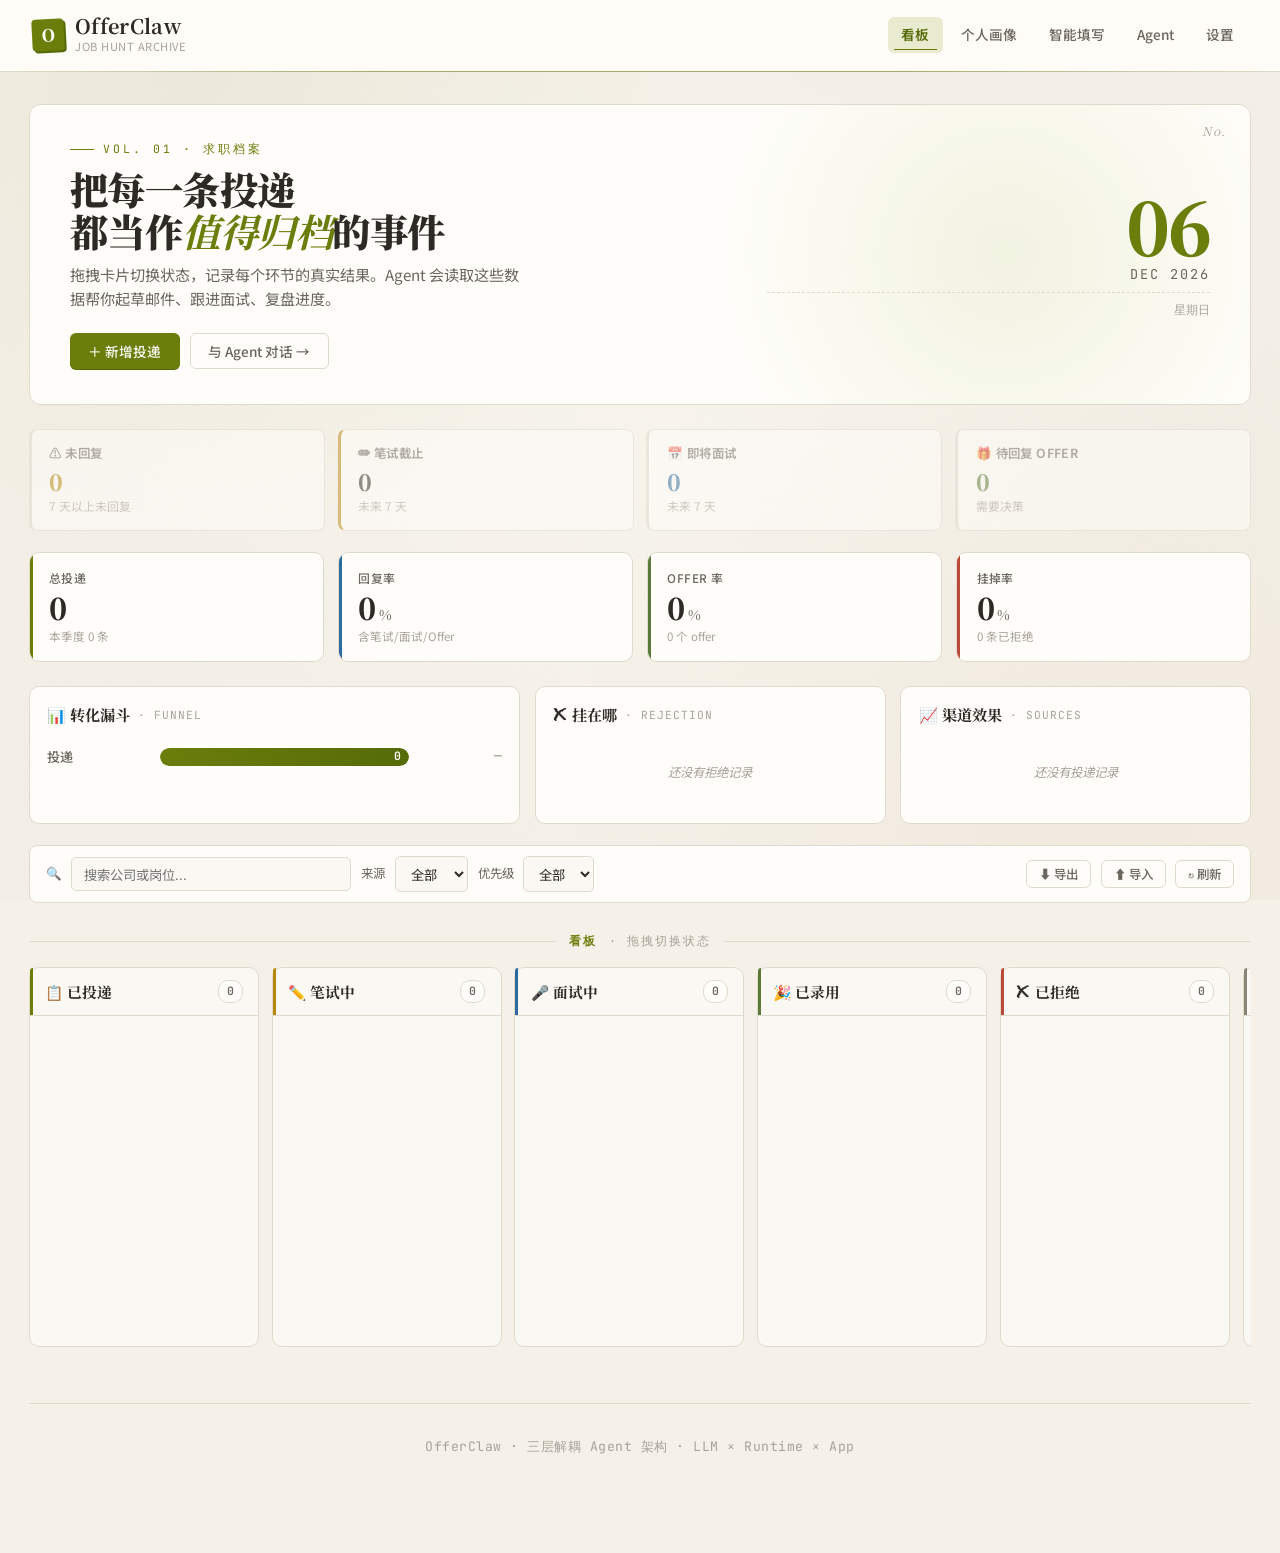
==== frontend/web/index.html @ 477d99db "feat: 完成OfferClaw核心Agent架构与前端页面开发" ====
<!DOCTYPE html>
<html lang="zh-CN">
<head>
    <meta charset="UTF-8">
    <meta name="viewport" content="width=device-width, initial-scale=1.0">
    <title>OfferClaw — 求职管理看板</title>
    <link rel="stylesheet" href="styles/main.css">
    <style>
        /* === Hero masthead === */
        .masthead {
            background: var(--card);
            border: 1px solid var(--line);
            border-radius: 12px;
            padding: 2.2rem 2.5rem;
            margin-bottom: 1.5rem;
            position: relative;
            overflow: hidden;
            display: grid;
            grid-template-columns: 1.5fr 1fr;
            gap: 2rem;
            align-items: center;
        }
        .masthead::before {
            content: '';
            position: absolute;
            top: -50%;
            right: -10%;
            width: 60%;
            height: 200%;
            background: radial-gradient(circle, var(--olive-soft) 0%, transparent 60%);
            opacity: 0.6;
            pointer-events: none;
        }
        .masthead::after {
            content: 'No.';
            position: absolute;
            top: 1rem;
            right: 1.5rem;
            font-family: var(--font-serif);
            font-style: italic;
            font-size: 0.75rem;
            color: var(--ink-faint);
            letter-spacing: 1px;
        }
        .masthead-content { position: relative; z-index: 1; }
        .masthead-eyebrow {
            font-family: var(--font-mono);
            font-size: 0.72rem;
            color: var(--olive);
            letter-spacing: 3px;
            text-transform: uppercase;
            margin-bottom: 0.6rem;
            display: flex;
            align-items: center;
            gap: 0.6rem;
        }
        .masthead-eyebrow::before {
            content: '';
            width: 24px;
            height: 1px;
            background: var(--olive);
        }
        .masthead h1 {
            font-family: var(--font-serif);
            font-size: 2.4rem;
            font-weight: 900;
            line-height: 1.1;
            color: var(--ink);
            margin: 0 0 0.6rem;
            letter-spacing: -0.5px;
        }
        .masthead h1 em {
            font-style: italic;
            color: var(--olive);
            font-weight: 700;
        }
        .masthead p {
            color: var(--ink-soft);
            font-size: 0.95rem;
            line-height: 1.6;
            max-width: 460px;
            margin: 0;
        }
        .masthead-cta {
            display: flex;
            gap: 0.6rem;
            margin-top: 1.4rem;
        }

        .date-stamp {
            position: relative;
            z-index: 1;
            text-align: right;
            font-family: var(--font-mono);
            color: var(--ink-soft);
        }
        .date-stamp .day {
            font-family: var(--font-serif);
            font-size: 4.5rem;
            font-weight: 900;
            line-height: 1;
            color: var(--olive);
            letter-spacing: -2px;
        }
        .date-stamp .month {
            font-size: 0.85rem;
            letter-spacing: 2px;
            text-transform: uppercase;
            margin-top: 0.2rem;
        }
        .date-stamp .week {
            font-size: 0.78rem;
            color: var(--ink-faint);
            margin-top: 0.4rem;
            padding-top: 0.4rem;
            border-top: 1px dashed var(--line);
        }

        /* === Followup alerts === */
        .alerts-row {
            display: grid;
            grid-template-columns: repeat(auto-fit, minmax(280px, 1fr));
            gap: 0.8rem;
            margin-bottom: 1.3rem;
        }
        .alert-card {
            background: var(--card);
            border: 1px solid var(--line);
            border-left: 3px solid var(--olive);
            border-radius: 8px;
            padding: 0.9rem 1.1rem;
            position: relative;
            transition: all 0.2s var(--ease);
            cursor: pointer;
        }
        .alert-card:hover {
            transform: translateY(-1px);
            box-shadow: var(--shadow-md);
        }
        .alert-card.alert-stale { border-left-color: var(--warn); }
        .alert-card.alert-interview { border-left-color: var(--st-interview); }
        .alert-card.alert-offer { border-left-color: var(--st-offer); }
        .alert-card.empty {
            opacity: 0.5;
            cursor: default;
            border-left-color: var(--line);
        }
        .alert-card.empty:hover { transform: none; box-shadow: none; }
        .alert-title {
            font-size: 0.78rem;
            color: var(--ink-soft);
            letter-spacing: 0.4px;
            text-transform: uppercase;
            font-weight: 600;
            display: flex;
            align-items: center;
            gap: 0.4rem;
            margin-bottom: 0.3rem;
        }
        .alert-count {
            font-family: var(--font-serif);
            font-size: 1.4rem;
            font-weight: 900;
            color: var(--ink);
            line-height: 1.1;
        }
        .alert-card.alert-stale .alert-count { color: var(--warn); }
        .alert-card.alert-interview .alert-count { color: var(--st-interview); }
        .alert-card.alert-offer .alert-count { color: var(--st-offer); }
        .alert-detail {
            font-size: 0.74rem;
            color: var(--ink-faint);
            margin-top: 0.2rem;
        }

        /* === Funnel === */
        .funnel-card {
            background: var(--card);
            border: 1px solid var(--line);
            border-radius: 10px;
            padding: 1.1rem 1.3rem;
            margin-bottom: 1.3rem;
        }
        .funnel-title {
            font-family: var(--font-serif);
            font-size: 0.95rem;
            font-weight: 700;
            color: var(--ink);
            margin-bottom: 0.8rem;
            display: flex;
            align-items: center;
            gap: 0.5rem;
        }
        .funnel-title .funnel-sub {
            font-family: var(--font-mono);
            font-size: 0.7rem;
            color: var(--ink-faint);
            font-weight: 400;
            letter-spacing: 1px;
        }

        /* === Analysis grid: funnel + rejection + source === */
        .analysis-grid {
            display: grid;
            grid-template-columns: 1.4fr 1fr 1fr;
            gap: 0.9rem;
            margin-bottom: 1.3rem;
        }
        .analysis-card {
            background: var(--card);
            border: 1px solid var(--line);
            border-radius: 10px;
            padding: 1rem 1.1rem;
            display: flex;
            flex-direction: column;
        }
        .analysis-card .funnel-title { margin-bottom: 0.7rem; }

        /* 拒绝环节分布 — 紧凑横条 */
        .rejection-row {
            display: grid;
            grid-template-columns: 70px 1fr 24px;
            gap: 0.5rem;
            align-items: center;
            padding: 0.25rem 0;
            font-size: 0.74rem;
        }
        .rejection-row + .rejection-row { border-top: 1px dashed var(--line-soft); }
        .rejection-label {
            color: var(--ink-soft);
            white-space: nowrap;
            overflow: hidden;
            text-overflow: ellipsis;
        }
        .rejection-bar-track {
            background: var(--line-soft);
            height: 12px;
            border-radius: 6px;
            overflow: hidden;
        }
        .rejection-bar-fill {
            height: 100%;
            background: linear-gradient(90deg, var(--danger), #d97560);
            border-radius: 6px;
            transition: width 0.5s var(--ease-out);
        }
        .rejection-count {
            text-align: right;
            color: var(--ink-soft);
            font-family: var(--font-mono);
            font-weight: 600;
        }
        .empty-analysis {
            color: var(--ink-faint);
            font-size: 0.78rem;
            font-style: italic;
            text-align: center;
            padding: 1.5rem 0.5rem;
        }

        /* 渠道效果 */
        .source-row {
            display: grid;
            grid-template-columns: 60px 1fr auto;
            gap: 0.4rem;
            align-items: center;
            padding: 0.35rem 0;
            font-size: 0.76rem;
        }
        .source-row + .source-row { border-top: 1px dashed var(--line-soft); }
        .source-name {
            color: var(--ink);
            font-weight: 600;
            white-space: nowrap;
            overflow: hidden;
            text-overflow: ellipsis;
        }
        .source-bar-track {
            background: var(--line-soft);
            height: 8px;
            border-radius: 4px;
            overflow: hidden;
            position: relative;
        }
        .source-bar-fill {
            height: 100%;
            background: linear-gradient(90deg, var(--olive), var(--olive-dark));
            border-radius: 4px;
            transition: width 0.5s var(--ease-out);
        }
        .source-bar-fill.offer-bar {
            background: linear-gradient(90deg, var(--st-offer), #7a9949);
        }
        .source-rate {
            font-family: var(--font-mono);
            color: var(--olive-dark);
            font-weight: 600;
            font-size: 0.74rem;
            text-align: right;
        }
        .source-meta {
            font-size: 0.66rem;
            color: var(--ink-faint);
            font-family: var(--font-mono);
            text-align: right;
        }
        .funnel-row {
            display: grid;
            grid-template-columns: 100px 1fr 80px;
            gap: 0.8rem;
            align-items: center;
            padding: 0.45rem 0;
            font-size: 0.82rem;
        }
        .funnel-row + .funnel-row { border-top: 1px dashed var(--line-soft); }
        .funnel-label {
            color: var(--ink-soft);
            font-weight: 500;
        }
        .funnel-bar-track {
            background: var(--line-soft);
            height: 18px;
            border-radius: 9px;
            overflow: hidden;
            position: relative;
        }
        .funnel-bar-fill {
            height: 100%;
            background: linear-gradient(90deg, var(--olive), var(--olive-dark));
            border-radius: 9px;
            transition: width 0.6s var(--ease-out);
            display: flex;
            align-items: center;
            justify-content: flex-end;
            padding-right: 0.5rem;
            color: white;
            font-size: 0.72rem;
            font-weight: 600;
            font-family: var(--font-mono);
        }
        .funnel-rate {
            text-align: right;
            color: var(--olive-dark);
            font-weight: 600;
            font-family: var(--font-mono);
            font-size: 0.8rem;
        }
        .funnel-rate.muted { color: var(--ink-faint); }

        /* === Stats === */
        .stats-row {
            display: grid;
            grid-template-columns: repeat(auto-fit, minmax(170px, 1fr));
            gap: 0.9rem;
            margin-bottom: 1.5rem;
        }
        .stat-card {
            background: var(--card);
            border: 1px solid var(--line);
            border-radius: 10px;
            padding: 1rem 1.2rem;
            position: relative;
            overflow: hidden;
            transition: transform 0.25s var(--ease), box-shadow 0.25s var(--ease);
            animation: statIn 0.5s var(--ease-out) backwards;
        }
        .stat-card:nth-child(1) { animation-delay: 0.05s; }
        .stat-card:nth-child(2) { animation-delay: 0.1s; }
        .stat-card:nth-child(3) { animation-delay: 0.15s; }
        .stat-card:nth-child(4) { animation-delay: 0.2s; }
        @keyframes statIn {
            from { opacity: 0; transform: translateY(10px); }
            to { opacity: 1; transform: translateY(0); }
        }
        .stat-card:hover {
            transform: translateY(-2px);
            box-shadow: var(--shadow-md);
        }
        .stat-card::before {
            content: '';
            position: absolute;
            left: 0; top: 0; bottom: 0;
            width: 3px;
            background: var(--olive);
        }
        .stat-card.accent-blue::before { background: var(--st-interview); }
        .stat-card.accent-green::before { background: var(--st-offer); }
        .stat-card.accent-amber::before { background: var(--st-assessment); }
        .stat-card.accent-red::before { background: var(--st-rejected); }
        .stat-label {
            font-size: 0.74rem;
            color: var(--ink-soft);
            letter-spacing: 0.4px;
            text-transform: uppercase;
            font-weight: 500;
        }
        .stat-value {
            font-family: var(--font-serif);
            font-size: 1.85rem;
            font-weight: 900;
            color: var(--ink);
            margin-top: 0.2rem;
            line-height: 1.1;
            letter-spacing: -0.5px;
        }
        .stat-value .unit {
            font-size: 0.85rem;
            font-weight: 500;
            color: var(--ink-soft);
            margin-left: 0.2rem;
        }
        .stat-sub {
            font-size: 0.72rem;
            color: var(--ink-faint);
            margin-top: 0.2rem;
        }

        /* === Filter bar === */
        .filter-bar {
            display: flex;
            gap: 0.6rem;
            align-items: center;
            margin-bottom: 1rem;
            padding: 0.65rem 1rem;
            background: var(--card);
            border: 1px solid var(--line);
            border-radius: 8px;
            flex-wrap: wrap;
        }
        .filter-bar input,
        .filter-bar select {
            padding: 0.4rem 0.7rem;
            border: 1px solid var(--line);
            border-radius: 5px;
            font-size: 0.83rem;
            font-family: inherit;
            background: var(--paper-light);
            color: var(--ink);
        }
        .filter-bar input:focus,
        .filter-bar select:focus {
            outline: none;
            border-color: var(--olive);
            box-shadow: 0 0 0 2px var(--olive-glow);
        }
        .filter-bar .search-input {
            flex: 1;
            min-width: 180px;
            max-width: 280px;
        }
        .filter-bar .filter-label {
            font-size: 0.78rem;
            color: var(--ink-soft);
            display: flex;
            align-items: center;
            gap: 0.3rem;
        }
        .filter-spacer { flex: 1; }

        /* === Kanban Board === */
        .board {
            display: grid;
            grid-template-columns: repeat(6, minmax(230px, 1fr));
            gap: 0.8rem;
            overflow-x: auto;
            padding-bottom: 0.5rem;
        }
        .column {
            background: var(--paper-light);
            border: 1px solid var(--line);
            border-radius: 10px;
            display: flex;
            flex-direction: column;
            min-height: 380px;
            transition: background 0.2s var(--ease), border-color 0.2s var(--ease), transform 0.2s var(--ease);
        }
        .column.drag-over {
            background: var(--olive-soft);
            border-color: var(--olive);
            border-style: dashed;
            transform: scale(1.01);
        }
        .column-header {
            padding: 0.75rem 0.95rem;
            border-bottom: 1px solid var(--line);
            display: flex;
            justify-content: space-between;
            align-items: center;
            position: relative;
        }
        .column-header::before {
            content: '';
            position: absolute;
            left: 0; top: 0; bottom: 0;
            width: 3px;
            border-radius: 10px 0 0 0;
        }
        .column[data-status="applied"] .column-header::before { background: var(--st-applied); }
        .column[data-status="assessment"] .column-header::before { background: var(--st-assessment); }
        .column[data-status="interview"] .column-header::before { background: var(--st-interview); }
        .column[data-status="offer"] .column-header::before { background: var(--st-offer); }
        .column[data-status="rejected"] .column-header::before { background: var(--st-rejected); }
        .column[data-status="withdrawn"] .column-header::before { background: var(--st-withdrawn); }

        .column-title {
            font-family: var(--font-serif);
            font-size: 0.92rem;
            font-weight: 700;
            display: flex;
            align-items: center;
            gap: 0.4rem;
            color: var(--ink);
        }
        .column-count {
            background: var(--card);
            border: 1px solid var(--line);
            color: var(--ink-soft);
            font-size: 0.72rem;
            font-weight: 600;
            padding: 0.1rem 0.5rem;
            border-radius: 10px;
            font-family: var(--font-mono);
        }
        .column-body {
            padding: 0.5rem;
            flex: 1;
            overflow-y: auto;
            display: flex;
            flex-direction: column;
            gap: 0.5rem;
            max-height: calc(100vh - 380px);
        }

        /* === Application card === */
        .app-card {
            background: var(--card);
            border: 1px solid var(--line);
            border-radius: 8px;
            padding: 0.75rem 0.85rem;
            cursor: grab;
            transition: all 0.2s var(--ease);
            position: relative;
            animation: cardIn 0.3s var(--ease-out);
            overflow: hidden;
        }
        @keyframes cardIn {
            from { opacity: 0; transform: translateY(6px); }
            to { opacity: 1; transform: translateY(0); }
        }
        .app-card:hover {
            border-color: var(--olive);
            box-shadow: var(--shadow-md);
            transform: translateY(-1px);
        }
        .app-card.dragging {
            opacity: 0.4;
            cursor: grabbing;
            transform: rotate(2deg) scale(0.98);
        }
        .app-card::before {
            content: '';
            position: absolute;
            left: 0; top: 0; bottom: 0;
            width: 3px;
        }
        .column[data-status="applied"] .app-card::before { background: var(--st-applied); }
        .column[data-status="assessment"] .app-card::before { background: var(--st-assessment); }
        .column[data-status="interview"] .app-card::before { background: var(--st-interview); }
        .column[data-status="offer"] .app-card::before { background: var(--st-offer); }
        .column[data-status="rejected"] .app-card::before { background: var(--st-rejected); }
        .column[data-status="withdrawn"] .app-card::before { background: var(--st-withdrawn); }

        /* 状态特殊视觉强化 */
        .column[data-status="rejected"] .app-card {
            background: #fbeae6;
            border-color: #f0c8c0;
        }
        .column[data-status="rejected"] .app-card:hover {
            border-color: var(--danger);
        }
        .column[data-status="offer"] .app-card {
            background: #f0f5e0;
            border-color: #d4dfa8;
        }
        .column[data-status="offer"] .app-card:hover {
            border-color: var(--st-offer);
        }
        .column[data-status="interview"] .app-card {
            background: #eaf2fa;
            border-color: #c8dcef;
        }
        .column[data-status="interview"] .app-card:hover {
            border-color: var(--st-interview);
        }

        /* 心仪公司标记 — 顶部细条 */
        .app-card.priority-high::after {
            content: '';
            position: absolute;
            top: 0; left: 0; right: 0;
            height: 2px;
            background: var(--terra);
        }
        .app-card.priority-low { opacity: 0.85; }

        /* 卡片内容 */
        .app-header-row {
            display: flex;
            justify-content: space-between;
            align-items: flex-start;
            gap: 0.4rem;
            margin-bottom: 0.15rem;
        }
        .app-company {
            font-weight: 700;
            font-size: 0.93rem;
            color: var(--ink);
            white-space: nowrap;
            overflow: hidden;
            text-overflow: ellipsis;
            flex: 1;
        }
        .priority-star {
            font-size: 0.85rem;
            color: var(--terra);
            flex-shrink: 0;
        }
        .app-position {
            font-size: 0.79rem;
            color: var(--ink-soft);
            margin-bottom: 0.4rem;
            white-space: nowrap;
            overflow: hidden;
            text-overflow: ellipsis;
        }
        .app-tags {
            margin-bottom: 0.35rem;
            display: flex;
            flex-wrap: wrap;
            gap: 0.2rem;
        }
        .app-tag {
            background: rgba(0,0,0,0.05);
            padding: 0.05rem 0.35rem;
            border-radius: 3px;
            font-size: 0.65rem;
            color: var(--ink-soft);
        }

        /* 子状态徽章 — 关键场景标识 */
        .sub-badge {
            display: inline-flex;
            align-items: center;
            gap: 0.25rem;
            padding: 0.18rem 0.5rem;
            border-radius: 4px;
            font-size: 0.7rem;
            font-weight: 600;
            margin-bottom: 0.35rem;
        }
        .sub-badge.rejection {
            background: var(--danger);
            color: white;
        }
        .sub-badge.interview-round {
            background: var(--st-interview);
            color: white;
        }
        .sub-badge.offer-pending {
            background: var(--warn);
            color: white;
        }
        .sub-badge.offer-accepted {
            background: var(--success);
            color: white;
        }
        .sub-badge.offer-declined {
            background: var(--ink-soft);
            color: white;
        }

        .app-meta {
            display: flex;
            justify-content: space-between;
            align-items: center;
            font-size: 0.7rem;
            color: var(--ink-faint);
            font-family: var(--font-mono);
        }
        .app-source {
            background: var(--olive-soft);
            color: var(--olive-dark);
            padding: 0.1rem 0.4rem;
            border-radius: 3px;
            font-size: 0.68rem;
            font-weight: 500;
        }

        /* 面试倒计时 */
        .interview-countdown {
            margin-top: 0.35rem;
            padding: 0.3rem 0.45rem;
            background: rgba(45, 106, 159, 0.1);
            border-left: 2px solid var(--st-interview);
            border-radius: 3px;
            font-size: 0.7rem;
            color: var(--st-interview);
            font-family: var(--font-mono);
            font-weight: 600;
        }
        .interview-countdown.urgent {
            background: rgba(185, 74, 58, 0.1);
            border-left-color: var(--danger);
            color: var(--danger);
            animation: pulse 1.5s ease-in-out infinite;
        }
        @keyframes pulse {
            0%, 100% { opacity: 1; }
            50% { opacity: 0.7; }
        }

        /* 笔试 deadline 倒计时 */
        .assessment-countdown {
            margin-top: 0.35rem;
            padding: 0.3rem 0.45rem;
            background: rgba(184, 134, 11, 0.1);
            border-left: 2px solid var(--warn);
            border-radius: 3px;
            font-size: 0.7rem;
            color: var(--warn);
            font-family: var(--font-mono);
            font-weight: 600;
        }
        .assessment-countdown.urgent {
            background: rgba(185, 74, 58, 0.1);
            border-left-color: var(--danger);
            color: var(--danger);
            animation: pulse 1.5s ease-in-out infinite;
        }

        /* Stale warning */
        .stale-warning {
            margin-top: 0.35rem;
            padding: 0.25rem 0.45rem;
            background: rgba(184, 134, 11, 0.1);
            border-left: 2px solid var(--warn);
            border-radius: 3px;
            font-size: 0.68rem;
            color: var(--warn);
            font-family: var(--font-mono);
            font-weight: 600;
        }

        /* 状态停留天数 — 紧凑指示 */
        .stay-days {
            font-size: 0.66rem;
            color: var(--ink-faint);
            font-family: var(--font-mono);
        }
        .stay-days.overstay { color: var(--warn); font-weight: 600; }
        .stay-days.severe { color: var(--danger); font-weight: 700; }

        .app-actions {
            display: none;
            gap: 0.3rem;
            margin-top: 0.5rem;
            padding-top: 0.5rem;
            border-top: 1px dashed var(--line-soft);
            flex-wrap: wrap;
        }
        .app-card:hover .app-actions { display: flex; }
        /* 快捷动作按钮 — 真实场景一键流转 */
        .quick-action {
            padding: 0.18rem 0.5rem;
            font-size: 0.68rem;
            font-weight: 600;
            border: 1px solid var(--line);
            background: var(--paper-light);
            color: var(--ink-soft);
            border-radius: 4px;
            cursor: pointer;
            font-family: inherit;
            transition: all 0.15s var(--ease);
            white-space: nowrap;
        }
        .quick-action:hover {
            background: var(--olive-soft);
            border-color: var(--olive);
            color: var(--olive-dark);
        }
        .quick-action.pass { color: var(--st-offer); border-color: rgba(90,122,58,0.3); }
        .quick-action.pass:hover { background: rgba(90,122,58,0.12); border-color: var(--st-offer); }
        .quick-action.fail { color: var(--danger); border-color: rgba(185,74,58,0.3); }
        .quick-action.fail:hover { background: rgba(185,74,58,0.1); border-color: var(--danger); }

        .empty-column {
            text-align: center;
            padding: 1.8rem 0.5rem;
            color: var(--ink-faint);
            font-size: 0.78rem;
            font-style: italic;
        }

        /* === Modal === */
        .modal-overlay {
            position: fixed;
            inset: 0;
            background: rgba(45, 42, 38, 0.5);
            display: none;
            align-items: center;
            justify-content: center;
            z-index: 200;
            backdrop-filter: blur(6px);
        }
        .modal-overlay.show {
            display: flex;
            animation: fadeIn 0.2s var(--ease);
        }
        .modal {
            background: var(--card);
            border: 1px solid var(--line);
            border-radius: 12px;
            padding: 1.8rem;
            width: 90%;
            max-width: 520px;
            box-shadow: var(--shadow-lg);
            animation: slideUp 0.3s var(--ease-out);
            max-height: 90vh;
            overflow-y: auto;
        }
        .modal-title {
            font-family: var(--font-serif);
            font-size: 1.3rem;
            font-weight: 700;
            margin: 0 0 1.2rem;
            padding-bottom: 0.8rem;
            border-bottom: 2px solid var(--ink);
            position: relative;
        }
        .modal-title::after {
            content: '';
            position: absolute;
            bottom: -2px;
            left: 0;
            width: 60px;
            height: 2px;
            background: var(--olive);
        }
        .modal-actions {
            display: flex;
            gap: 0.6rem;
            justify-content: flex-end;
            margin-top: 1.2rem;
            padding-top: 1rem;
            border-top: 1px solid var(--line-soft);
        }
        .form-row {
            display: grid;
            grid-template-columns: 1fr 1fr;
            gap: 0.8rem;
        }
        .form-field { margin-bottom: 0.9rem; }
        .form-field label .hint {
            font-size: 0.7rem;
            color: var(--ink-faint);
            font-weight: 400;
            margin-left: 0.3rem;
        }

        /* 动态字段区块 */
        .dynamic-section {
            background: var(--paper-light);
            border: 1px dashed var(--line);
            border-radius: 8px;
            padding: 0.9rem;
            margin: 0.6rem 0 0.9rem;
        }
        .dynamic-section-title {
            font-size: 0.75rem;
            color: var(--olive-dark);
            font-weight: 600;
            margin-bottom: 0.6rem;
            letter-spacing: 0.4px;
            text-transform: uppercase;
            display: flex;
            align-items: center;
            gap: 0.3rem;
        }
        .dynamic-section.hidden { display: none; }

        /* 优先级选择器 */
        .priority-selector {
            display: flex;
            gap: 0.3rem;
        }
        .priority-option {
            flex: 1;
            padding: 0.4rem 0.5rem;
            border: 1px solid var(--line);
            border-radius: 5px;
            background: var(--paper-light);
            cursor: pointer;
            font-size: 0.78rem;
            text-align: center;
            transition: all 0.2s var(--ease);
            font-family: inherit;
            color: var(--ink-soft);
        }
        .priority-option:hover { border-color: var(--olive); }
        .priority-option.active {
            background: var(--olive-soft);
            border-color: var(--olive);
            color: var(--olive-dark);
            font-weight: 600;
        }
        .priority-option[data-priority="high"].active {
            background: var(--terra-soft);
            border-color: var(--terra);
            color: var(--terra-deep);
        }

        /* === Section divider === */
        .section-divider {
            display: flex;
            align-items: center;
            gap: 0.8rem;
            margin: 1.8rem 0 1rem;
            font-family: var(--font-mono);
            font-size: 0.72rem;
            color: var(--ink-faint);
            letter-spacing: 2px;
            text-transform: uppercase;
        }
        .section-divider::before,
        .section-divider::after {
            content: '';
            flex: 1;
            height: 1px;
            background: var(--line);
        }
        .section-divider span {
            color: var(--olive);
            font-weight: 600;
        }

        @media (max-width: 1100px) {
            .board { grid-template-columns: repeat(3, minmax(230px, 1fr)); }
            .masthead { grid-template-columns: 1fr; }
            .date-stamp { text-align: left; }
            .date-stamp .day { font-size: 3rem; }
            .funnel-row { grid-template-columns: 90px 1fr 70px; }
            .analysis-grid { grid-template-columns: 1fr; }
        }
        @media (max-width: 700px) {
            .board { grid-template-columns: 1fr; }
            .stats-row { grid-template-columns: repeat(2, 1fr); }
            .masthead h1 { font-size: 1.8rem; }
            .masthead { padding: 1.5rem; }
            .form-row { grid-template-columns: 1fr; }
        }
    </style>
</head>
<body>
    <nav class="navbar">
        <a href="index.html" class="nav-brand" style="text-decoration:none;color:inherit;">
            <div class="nav-brand-mark">O</div>
            <div class="nav-brand-text">
                <h1>OfferClaw</h1>
                <p>Job Hunt Archive</p>
            </div>
        </a>
        <div class="nav-links">
            <a href="index.html" class="active">看板</a>
            <a href="profile.html">个人画像</a>
            <a href="smart-fill.html">智能填写</a>
            <a href="agent.html">Agent</a>
            <a href="settings.html">设置</a>
        </div>
    </nav>

    <div class="container">
        <!-- Masthead -->
        <div class="masthead">
            <div class="masthead-content">
                <div class="masthead-eyebrow">Vol. 01 · 求职档案</div>
                <h1>把每一条投递<br>都当作<em>值得归档</em>的事件</h1>
                <p>拖拽卡片切换状态，记录每个环节的真实结果。Agent 会读取这些数据帮你起草邮件、跟进面试、复盘进度。</p>
                <div class="masthead-cta">
                    <button class="btn btn-primary" onclick="openCreateModal()">＋ 新增投递</button>
                    <a href="agent.html" class="btn btn-ghost">与 Agent 对话 →</a>
                </div>
            </div>
            <div class="date-stamp">
                <div class="day" id="dateDay">--</div>
                <div class="month" id="dateMonth">---</div>
                <div class="week" id="dateWeek">--</div>
            </div>
        </div>

        <!-- Followup alerts -->
        <div class="alerts-row" id="alertsRow">
            <div class="alert-card alert-stale empty" id="alertStale">
                <div class="alert-title">⚠ 未回复</div>
                <div class="alert-count">0</div>
                <div class="alert-detail">7 天以上未回复</div>
            </div>
            <div class="alert-card empty" id="alertAssessment" style="border-left-color: var(--st-assessment);">
                <div class="alert-title">✏ 笔试截止</div>
                <div class="alert-count">0</div>
                <div class="alert-detail">未来 7 天</div>
            </div>
            <div class="alert-card alert-interview empty" id="alertInterview">
                <div class="alert-title">📅 即将面试</div>
                <div class="alert-count">0</div>
                <div class="alert-detail">未来 7 天</div>
            </div>
            <div class="alert-card alert-offer empty" id="alertOffer">
                <div class="alert-title">🎁 待回复 offer</div>
                <div class="alert-count">0</div>
                <div class="alert-detail">需要决策</div>
            </div>
        </div>

        <!-- Stats -->
        <div class="stats-row">
            <div class="stat-card">
                <div class="stat-label">总投递</div>
                <div class="stat-value" id="statTotal">0</div>
                <div class="stat-sub" id="statTotalSub">本季度 0 条</div>
            </div>
            <div class="stat-card accent-blue">
                <div class="stat-label">回复率</div>
                <div class="stat-value" id="statReply">0<span class="unit">%</span></div>
                <div class="stat-sub" id="statReplySub">含笔试/面试/Offer</div>
            </div>
            <div class="stat-card accent-green">
                <div class="stat-label">Offer 率</div>
                <div class="stat-value" id="statOffer">0<span class="unit">%</span></div>
                <div class="stat-sub" id="statOfferSub">0 个 offer</div>
            </div>
            <div class="stat-card accent-red">
                <div class="stat-label">挂掉率</div>
                <div class="stat-value" id="statReject">0<span class="unit">%</span></div>
                <div class="stat-sub" id="statRejectSub">0 条已拒绝</div>
            </div>
        </div>

        <!-- Analysis grid: funnel + rejection distribution + source effect -->
        <div class="analysis-grid">
            <div class="analysis-card">
                <div class="funnel-title">
                    📊 转化漏斗 <span class="funnel-sub">· FUNNEL</span>
                </div>
                <div id="funnelContainer">
                    <div class="funnel-row">
                        <div class="funnel-label">投递</div>
                        <div class="funnel-bar-track"><div class="funnel-bar-fill" style="width:100%">0</div></div>
                        <div class="funnel-rate muted">—</div>
                    </div>
                </div>
            </div>
            <div class="analysis-card">
                <div class="funnel-title">
                    ✗ 挂在哪 <span class="funnel-sub">· REJECTION</span>
                </div>
                <div id="rejectionContainer">
                    <div class="empty-analysis">还没有拒绝记录</div>
                </div>
            </div>
            <div class="analysis-card">
                <div class="funnel-title">
                    📈 渠道效果 <span class="funnel-sub">· SOURCES</span>
                </div>
                <div id="sourceContainer">
                    <div class="empty-analysis">还没有投递记录</div>
                </div>
            </div>
        </div>

        <!-- Filter -->
        <div class="filter-bar">
            <span class="filter-label">🔍</span>
            <input type="text" id="searchInput" class="search-input" placeholder="搜索公司或岗位...">
            <span class="filter-label">来源</span>
            <select id="sourceFilter">
                <option value="">全部</option>
                <option value="boss">Boss</option>
                <option value="直聘">直聘</option>
                <option value="官网">官网</option>
                <option value="内推">内推</option>
                <option value="校招">校招</option>
            </select>
            <span class="filter-label">优先级</span>
            <select id="priorityFilter">
                <option value="">全部</option>
                <option value="high">心仪</option>
                <option value="medium">普通</option>
                <option value="low">备选</option>
            </select>
            <div class="filter-spacer"></div>
            <button class="btn btn-ghost btn-sm" onclick="exportJSON()">⬇ 导出</button>
            <button class="btn btn-ghost btn-sm" onclick="document.getElementById('importInput').click()">⬆ 导入</button>
            <input type="file" id="importInput" accept=".json" style="display:none" onchange="importJSON(event)">
            <button class="btn btn-ghost btn-sm" onclick="loadBoard()">↻ 刷新</button>
        </div>

        <div class="section-divider">
            <span>看板</span> · 拖拽切换状态
        </div>

        <!-- Board -->
        <div class="board" id="board">
            <div class="column" data-status="applied">
                <div class="column-header">
                    <span class="column-title">📋 已投递</span>
                    <span class="column-count" id="count-applied">0</span>
                </div>
                <div class="column-body" id="col-applied"></div>
            </div>
            <div class="column" data-status="assessment">
                <div class="column-header">
                    <span class="column-title">✏️ 笔试中</span>
                    <span class="column-count" id="count-assessment">0</span>
                </div>
                <div class="column-body" id="col-assessment"></div>
            </div>
            <div class="column" data-status="interview">
                <div class="column-header">
                    <span class="column-title">🎤 面试中</span>
                    <span class="column-count" id="count-interview">0</span>
                </div>
                <div class="column-body" id="col-interview"></div>
            </div>
            <div class="column" data-status="offer">
                <div class="column-header">
                    <span class="column-title">🎉 已录用</span>
                    <span class="column-count" id="count-offer">0</span>
                </div>
                <div class="column-body" id="col-offer"></div>
            </div>
            <div class="column" data-status="rejected">
                <div class="column-header">
                    <span class="column-title">✗ 已拒绝</span>
                    <span class="column-count" id="count-rejected">0</span>
                </div>
                <div class="column-body" id="col-rejected"></div>
            </div>
            <div class="column" data-status="withdrawn">
                <div class="column-header">
                    <span class="column-title">⊘ 已撤回</span>
                    <span class="column-count" id="count-withdrawn">0</span>
                </div>
                <div class="column-body" id="col-withdrawn"></div>
            </div>
        </div>

        <div class="footer">
            OfferClaw · 三层解耦 Agent 架构 · LLM × Runtime × App
        </div>
    </div>

    <!-- Create/Edit Modal -->
    <div class="modal-overlay" id="appModal">
        <div class="modal">
            <h3 class="modal-title" id="modalTitle">新增投递</h3>
            <input type="hidden" id="appId">

            <div class="form-row">
                <div class="form-field">
                    <label>公司 *</label>
                    <input type="text" id="appCompany" placeholder="腾讯">
                </div>
                <div class="form-field">
                    <label>岗位 *</label>
                    <input type="text" id="appPosition" placeholder="后端开发">
                </div>
            </div>
            <div class="form-row">
                <div class="form-field">
                    <label>来源</label>
                    <select id="appSource">
                        <option value="">未指定</option>
                        <option value="boss">Boss</option>
                        <option value="直聘">直聘</option>
                        <option value="官网">官网</option>
                        <option value="内推">内推</option>
                        <option value="校招">校招</option>
                    </select>
                </div>
                <div class="form-field">
                    <label>状态</label>
                    <select id="appStatus">
                        <option value="applied">已投递</option>
                        <option value="assessment">笔试中</option>
                        <option value="interview">面试中</option>
                        <option value="offer">已录用</option>
                        <option value="rejected">已拒绝</option>
                        <option value="withdrawn">已撤回</option>
                    </select>
                </div>
            </div>

            <!-- 优先级 -->
            <div class="form-field">
                <label>优先级 <span class="hint">心仪公司会在卡片顶部高亮</span></label>
                <div class="priority-selector" id="prioritySelector">
                    <button type="button" class="priority-option" data-priority="high">★ 心仪</button>
                    <button type="button" class="priority-option active" data-priority="medium">普通</button>
                    <button type="button" class="priority-option" data-priority="low">备选</button>
                </div>
            </div>

            <!-- 拒绝环节（仅 rejected 时显示） -->
            <div class="dynamic-section hidden" id="rejectionSection">
                <div class="dynamic-section-title">✗ 挂在哪个环节？</div>
                <div class="form-field" style="margin-bottom:0;">
                    <select id="appRejectionStage">
                        <option value="">— 请选择 —</option>
                        <option value="resume_rejected">简历初筛挂（未进面）</option>
                        <option value="assessment_failed">笔试挂</option>
                        <option value="interview_1_failed">一面挂</option>
                        <option value="interview_2_failed">二面挂</option>
                        <option value="interview_3_failed">三面挂</option>
                        <option value="hr_failed">HR 面挂</option>
                        <option value="offer_collapsed">offer 谈崩</option>
                        <option value="hc_empty">HC 没有</option>
                        <option value="self_withdraw">主动放弃</option>
                        <option value="other">其他</option>
                    </select>
                </div>
            </div>

            <!-- 笔试信息（仅 assessment 时显示） -->
            <div class="dynamic-section hidden" id="assessmentSection">
                <div class="dynamic-section-title">✏ 笔试信息</div>
                <div class="form-field" style="margin-bottom:0;">
                    <label>笔试截止时间 <span class="hint">很多公司笔试有 deadline</span></label>
                    <input type="datetime-local" id="appAssessmentDeadline">
                </div>
            </div>

            <!-- 面试信息（仅 interview 时显示） -->
            <div class="dynamic-section hidden" id="interviewSection">
                <div class="dynamic-section-title">🎤 面试进度</div>
                <div class="form-row">
                    <div class="form-field">
                        <label>当前轮次</label>
                        <select id="appInterviewRound">
                            <option value="">未指定</option>
                            <option value="1">一面</option>
                            <option value="2">二面</option>
                            <option value="3">三面</option>
                            <option value="4">HR 面</option>
                            <option value="5">加面</option>
                        </select>
                    </div>
                    <div class="form-field">
                        <label>下一面试时间</label>
                        <input type="datetime-local" id="appNextInterview">
                    </div>
                </div>
            </div>

            <!-- Offer 信息（仅 offer 时显示） -->
            <div class="dynamic-section hidden" id="offerSection">
                <div class="dynamic-section-title">🎁 Offer 详情</div>
                <div class="form-row">
                    <div class="form-field">
                        <label>Offer 状态</label>
                        <select id="appOfferStatus">
                            <option value="pending">待回复</option>
                            <option value="accepted">已接受</option>
                            <option value="declined">已拒绝 offer</option>
                        </select>
                    </div>
                    <div class="form-field">
                        <label>薪资 <span class="hint">如 25k×16 或 30-35k</span></label>
                        <input type="text" id="appOfferSalary" placeholder="25k×16">
                    </div>
                </div>
                <div class="form-row">
                    <div class="form-field">
                        <label>工作地点</label>
                        <input type="text" id="appOfferLocation" placeholder="杭州 / 上海">
                    </div>
                    <div class="form-field">
                        <label>签约 deadline</label>
                        <input type="date" id="appOfferDeadline">
                    </div>
                </div>
                <div class="form-field" style="margin-bottom:0;">
                    <label>HR 联系方式 <span class="hint">微信/电话/邮箱</span></label>
                    <input type="text" id="appHrContact" placeholder="HR 微信 / 电话 / 邮箱">
                </div>
            </div>

            <div class="form-field">
                <label>职位链接</label>
                <input type="url" id="appJobUrl" placeholder="https://...">
            </div>
            <div class="form-field">
                <label>标签（逗号分隔）</label>
                <input type="text" id="appTags" placeholder="大厂, 急招, 校招">
            </div>
            <div class="form-field">
                <label>备注 / 面经 / 复盘</label>
                <textarea id="appNotes" placeholder="面试问题、HR 联系方式、薪资范围、复盘要点..."></textarea>
            </div>
            <div class="modal-actions">
                <button class="btn btn-ghost" onclick="closeModal()">取消</button>
                <button class="btn btn-danger" id="modalDeleteBtn" onclick="deleteApp()" style="display:none; margin-right: auto;">删除</button>
                <button class="btn btn-primary" onclick="saveApp()">保存</button>
            </div>
        </div>
    </div>

    <div class="toast-container" id="toastContainer"></div>

    <script>
        const API_BASE = "http://localhost:8000";
        const TOKEN = "demo-token";

        const STATUS_LABELS = {
            applied: '已投递', assessment: '笔试中', interview: '面试中',
            offer: '已录用', rejected: '已拒绝', withdrawn: '已撤回',
        };

        const REJECTION_LABELS = {
            resume_rejected: '简历挂', assessment_failed: '笔试挂',
            interview_1_failed: '一面挂', interview_2_failed: '二面挂',
            interview_3_failed: '三面挂', hr_failed: 'HR面挂',
            offer_collapsed: 'offer谈崩', hc_empty: 'HC没', self_withdraw: '主动放弃', other: '其他',
        };

        let allApps = [];
        let currentPriority = 'medium';

        // === Date stamp ===
        function renderDateStamp() {
            const now = new Date();
            document.getElementById('dateDay').textContent = String(now.getDate()).padStart(2, '0');
            const months = ['JAN','FEB','MAR','APR','MAY','JUN','JUL','AUG','SEP','OCT','NOV','DEC'];
            document.getElementById('dateMonth').textContent = months[now.getMonth()] + ' ' + now.getFullYear();
            const weeks = ['星期日','星期一','星期二','星期三','星期四','星期五','星期六'];
            document.getElementById('dateWeek').textContent = weeks[now.getDay()];
        }

        // === API ===
        async function api(path, opts = {}) {
            const r = await fetch(API_BASE + path, {
                ...opts,
                headers: {
                    'Content-Type': 'application/json',
                    'Authorization': `Bearer ${TOKEN}`,
                    ...(opts.headers || {}),
                },
            });
            if (!r.ok) {
                const err = await r.json().catch(() => ({}));
                throw new Error(err.detail || `HTTP ${r.status}`);
            }
            return r.json();
        }

        // === Toast ===
        function toast(msg, type = 'success') {
            const c = document.getElementById('toastContainer');
            const t = document.createElement('div');
            t.className = `toast ${type}`;
            t.textContent = msg;
            c.appendChild(t);
            setTimeout(() => {
                t.style.opacity = '0';
                t.style.transform = 'translateX(20px)';
                setTimeout(() => t.remove(), 300);
            }, 2600);
        }

        // === Load ===
        async function loadBoard() {
            try {
                const [appsRes, statsRes, followupsRes] = await Promise.all([
                    api('/api/v1/applications/'),
                    api('/api/v1/applications/stats/overview'),
                    api('/api/v1/applications/stats/followups'),
                ]);
                allApps = appsRes.data || [];
                renderBoard();
                renderStats(statsRes.data || {});
                renderFollowups(followupsRes.data || {});
                renderFunnel(statsRes.data || {});
                renderRejection(statsRes.data || {});
                renderSource(statsRes.data || {});
            } catch (e) {
                toast('加载失败：' + e.message, 'error');
            }
        }

        function renderStats(s) {
            document.getElementById('statTotal').textContent = s.total || 0;
            const totalCount = s.total || 0;
            document.getElementById('statTotalSub').textContent = `${s.priority_breakdown?.high || 0} 心仪 · ${s.priority_breakdown?.medium || 0} 普通 · ${s.priority_breakdown?.low || 0} 备选`;

            const replyPct = parseFloat((s.reply_rate || '0%').replace('%',''));
            document.getElementById('statReply').innerHTML = replyPct.toFixed(1) + '<span class="unit">%</span>';
            document.getElementById('statReplySub').textContent = `共 ${s.waiting_count || 0} 条等待中`;

            const offerPct = parseFloat((s.offer_rate || '0%').replace('%',''));
            document.getElementById('statOffer').innerHTML = offerPct.toFixed(1) + '<span class="unit">%</span>';
            document.getElementById('statOfferSub').textContent = `${s.offer_count || 0} 个 offer`;

            const rejectCount = s.rejected_count || 0;
            const rejectPct = totalCount ? (rejectCount / totalCount * 100) : 0;
            document.getElementById('statReject').innerHTML = rejectPct.toFixed(1) + '<span class="unit">%</span>';
            document.getElementById('statRejectSub').textContent = `${rejectCount} 条已拒绝`;
        }

        function renderFollowups(f) {
            const staleEl = document.getElementById('alertStale');
            const assessmentEl = document.getElementById('alertAssessment');
            const interviewEl = document.getElementById('alertInterview');
            const offerEl = document.getElementById('alertOffer');

            const staleCount = f.stale?.length || 0;
            const assessmentCount = f.pending_assessments?.length || 0;
            const interviewCount = f.upcoming_interviews?.length || 0;
            const offerCount = f.pending_offers?.length || 0;

            staleEl.querySelector('.alert-count').textContent = staleCount;
            staleEl.classList.toggle('empty', staleCount === 0);
            staleEl.querySelector('.alert-detail').textContent = staleCount > 0
                ? `最长等待 ${f.stale[0].stale_days} 天`
                : '7 天以上未回复';
            staleEl.onclick = staleCount > 0 ? () => showFollowupDetail('stale', f.stale) : null;

            assessmentEl.querySelector('.alert-count').textContent = assessmentCount;
            assessmentEl.classList.toggle('empty', assessmentCount === 0);
            assessmentEl.querySelector('.alert-count').style.color = assessmentCount > 0 ? 'var(--warn)' : '';
            assessmentEl.querySelector('.alert-detail').textContent = assessmentCount > 0
                ? `最近 ${formatHours(f.pending_assessments[0].hours_until)} 后`
                : '未来 7 天';
            assessmentEl.onclick = assessmentCount > 0 ? () => showFollowupDetail('assessment', f.pending_assessments) : null;

            interviewEl.querySelector('.alert-count').textContent = interviewCount;
            interviewEl.classList.toggle('empty', interviewCount === 0);
            interviewEl.querySelector('.alert-detail').textContent = interviewCount > 0
                ? `最近 ${formatHours(f.upcoming_interviews[0].hours_until)} 后`
                : '未来 7 天';
            interviewEl.onclick = interviewCount > 0 ? () => showFollowupDetail('interview', f.upcoming_interviews) : null;

            offerEl.querySelector('.alert-count').textContent = offerCount;
            offerEl.classList.toggle('empty', offerCount === 0);
            offerEl.querySelector('.alert-detail').textContent = offerCount > 0
                ? `${f.pending_offers[0].company} 等`
                : '需要决策';
            offerEl.onclick = offerCount > 0 ? () => showFollowupDetail('offer', f.pending_offers) : null;
        }

        function formatHours(h) {
            if (h < 1) return Math.round(h * 60) + ' 分钟';
            if (h < 24) return Math.round(h) + ' 小时';
            return Math.round(h / 24) + ' 天';
        }

        function showFollowupDetail(type, items) {
            // 简单实现：跳转到对应卡片
            if (items.length > 0) {
                const id = items[0].id;
                openEditModal(id);
            }
        }

        function renderFunnel(s) {
            const f = s.funnel || {};
            const container = document.getElementById('funnelContainer');
            const stages = [
                { key: 'applied', label: '投递' },
                { key: 'resume_passed', label: '简历通过' },
                { key: 'assessment_passed', label: '笔试通过' },
                { key: 'interview_passed', label: '面试通过' },
                { key: 'offer', label: 'Offer' },
            ];
            const total = f.applied || 0;
            let html = '';
            stages.forEach((stage, i) => {
                const count = f[stage.key] || 0;
                const pct = total ? (count / total * 100) : 0;
                const rate = i === 0 ? '100%' : (total ? (count / total * 100).toFixed(1) + '%' : '—');
                const rateClass = i === 0 ? 'muted' : '';
                html += `
                    <div class="funnel-row">
                        <div class="funnel-label">${stage.label}</div>
                        <div class="funnel-bar-track">
                            <div class="funnel-bar-fill" style="width:${pct}%">${count}</div>
                        </div>
                        <div class="funnel-rate ${rateClass}">${rate}</div>
                    </div>
                `;
            });
            container.innerHTML = html;
        }

        function renderRejection(s) {
            const container = document.getElementById('rejectionContainer');
            const raw = s.by_rejection_stage_raw || {};
            const entries = Object.entries(raw).sort((a, b) => b[1] - a[1]);
            if (entries.length === 0) {
                container.innerHTML = '<div class="empty-analysis">还没有拒绝记录</div>';
                return;
            }
            const max = Math.max(...entries.map(e => e[1]));
            const labels = {
                resume_rejected: '简历挂', assessment_failed: '笔试挂',
                interview_1_failed: '一面挂', interview_2_failed: '二面挂',
                interview_3_failed: '三面挂', hr_failed: 'HR面挂',
                offer_collapsed: 'offer谈崩', hc_empty: 'HC没', self_withdraw: '主动放弃', other: '其他',
            };
            let html = '';
            entries.forEach(([k, v]) => {
                const pct = max ? (v / max * 100) : 0;
                html += `
                    <div class="rejection-row">
                        <div class="rejection-label" title="${esc(labels[k] || k)}">${esc(labels[k] || k)}</div>
                        <div class="rejection-bar-track"><div class="rejection-bar-fill" style="width:${pct}%"></div></div>
                        <div class="rejection-count">${v}</div>
                    </div>
                `;
            });
            container.innerHTML = html;
        }

        function renderSource(s) {
            const container = document.getElementById('sourceContainer');
            const bySource = s.by_source || {};
            const entries = Object.entries(bySource).sort((a, b) => b[1].total - a[1].total);
            if (entries.length === 0) {
                container.innerHTML = '<div class="empty-analysis">还没有投递记录</div>';
                return;
            }
            const maxTotal = Math.max(...entries.map(e => e[1].total));
            let html = '';
            entries.forEach(([src, vals]) => {
                const totalPct = maxTotal ? (vals.total / maxTotal * 100) : 0;
                const offerPct = vals.total ? (vals.offer / vals.total * 100) : 0;
                html += `
                    <div class="source-row">
                        <div class="source-name" title="${esc(src)}">${esc(src)}</div>
                        <div>
                            <div class="source-bar-track">
                                <div class="source-bar-fill" style="width:${totalPct}%"></div>
                            </div>
                            <div class="source-bar-track" style="margin-top:2px;height:4px;">
                                <div class="source-bar-fill offer-bar" style="width:${offerPct}%"></div>
                            </div>
                        </div>
                        <div>
                            <div class="source-rate">${esc(vals.reply_rate)}</div>
                            <div class="source-meta">${vals.replied}/${vals.total} · ${vals.offer} offer</div>
                        </div>
                    </div>
                `;
            });
            container.innerHTML = html;
        }

        function renderBoard() {
            const search = document.getElementById('searchInput').value.toLowerCase().trim();
            const sourceFilter = document.getElementById('sourceFilter').value;
            const priorityFilter = document.getElementById('priorityFilter').value;

            const filtered = allApps.filter(a => {
                if (search && !`${a.company} ${a.position}`.toLowerCase().includes(search)) return false;
                if (sourceFilter && a.source !== sourceFilter) return false;
                if (priorityFilter && a.priority !== priorityFilter) return false;
                return true;
            });

            Object.keys(STATUS_LABELS).forEach(status => {
                const col = document.getElementById('col-' + status);
                const items = filtered.filter(a => a.status === status);
                document.getElementById('count-' + status).textContent = items.length;
                col.innerHTML = '';
                if (items.length === 0) {
                    col.innerHTML = '<div class="empty-column">暂无记录</div>';
                    return;
                }
                items.forEach(a => col.appendChild(createCard(a)));
            });
        }

        function createCard(a) {
            const card = document.createElement('div');
            card.className = `app-card priority-${a.priority || 'medium'}`;
            card.draggable = true;
            card.dataset.id = a.id;
            card.dataset.status = a.status;

            // 子状态徽章
            let subBadge = '';
            if (a.status === 'rejected' && a.rejection_stage_label) {
                subBadge = `<div class="sub-badge rejection">✗ ${esc(a.rejection_stage_label)}</div>`;
            } else if (a.status === 'interview' && a.interview_round_label) {
                subBadge = `<div class="sub-badge interview-round">🎤 ${esc(a.interview_round_label)}</div>`;
            } else if (a.status === 'offer' && a.offer_status) {
                const cls = a.offer_status === 'accepted' ? 'offer-accepted' :
                           a.offer_status === 'declined' ? 'offer-declined' : 'offer-pending';
                const lbl = a.offer_status_label || '';
                let extra = '';
                if (a.offer_salary) extra = ` · ${esc(a.offer_salary)}`;
                subBadge = `<div class="sub-badge ${cls}">🎁 ${esc(lbl)}${extra}</div>`;
            } else if (a.status === 'assessment') {
                subBadge = `<div class="sub-badge" style="background:var(--st-assessment);color:white;">✏ 笔试中</div>`;
            }

            // 笔试 deadline 倒计时
            let assessmentCountdown = '';
            if (a.status === 'assessment' && a.assessment_deadline) {
                const dt = new Date(a.assessment_deadline);
                const diffH = (dt - new Date()) / 3600000;
                if (diffH > -24 && diffH < 7 * 24) {
                    const urgent = diffH < 24;
                    let txt;
                    if (diffH < 0) txt = `已超时 ${formatHours(-diffH)}`;
                    else if (diffH < 1) txt = `${Math.round(diffH * 60)} 分钟后截止`;
                    else if (diffH < 24) txt = `${Math.round(diffH)} 小时后截止`;
                    else txt = `${Math.round(diffH / 24)} 天后截止 · ${dt.toLocaleDateString('zh-CN', {month:'short',day:'numeric'})}`;
                    assessmentCountdown = `<div class="assessment-countdown ${urgent ? 'urgent' : ''}">⏰ ${txt}</div>`;
                }
            }

            // 面试倒计时
            let countdown = '';
            if (a.status === 'interview' && a.next_interview_at) {
                const dt = new Date(a.next_interview_at);
                const now = new Date();
                const diffH = (dt - now) / 3600000;
                if (diffH > -24 && diffH < 7 * 24) {
                    const urgent = diffH < 24;
                    let txt;
                    if (diffH < 0) txt = `已开始 ${formatHours(-diffH)}`;
                    else if (diffH < 1) txt = `${Math.round(diffH * 60)} 分钟后`;
                    else if (diffH < 24) txt = `${Math.round(diffH)} 小时后`;
                    else txt = `${Math.round(diffH / 24)} 天后 · ${dt.toLocaleDateString('zh-CN', {month:'short',day:'numeric'})} ${dt.toLocaleTimeString('zh-CN',{hour:'2-digit',minute:'2-digit'})}`;
                    countdown = `<div class="interview-countdown ${urgent ? 'urgent' : ''}">⏰ ${txt}</div>`;
                }
            }

            // 状态停留天数 + Stale warning
            let stale = '';
            let stayDaysHtml = '';
            if (a.applied_at) {
                const days = Math.floor((Date.now() - new Date(a.applied_at).getTime()) / 86400000);
                if (a.status === 'applied') {
                    if (days >= 7) {
                        stale = `<div class="stale-warning">⚠ 已 ${days} 天未回复</div>`;
                    }
                }
                // 不同状态停留阈值不同
                let stayClass = '';
                let stayLabel = '';
                if (a.status === 'assessment' && days >= 10) {
                    stayClass = days >= 21 ? 'severe' : 'overstay';
                    stayLabel = `· 笔试 ${days}d`;
                } else if (a.status === 'interview' && days >= 14) {
                    stayClass = days >= 30 ? 'severe' : 'overstay';
                    stayLabel = `· 面试 ${days}d`;
                } else if (a.status === 'offer' && days >= 7) {
                    stayClass = days >= 14 ? 'severe' : 'overstay';
                    stayLabel = `· offer ${days}d`;
                }
                if (stayLabel) {
                    stayDaysHtml = `<span class="stay-days ${stayClass}">${stayLabel}</span>`;
                }
            }

            const appliedDate = a.applied_at
                ? new Date(a.applied_at).toLocaleDateString('zh-CN', {month:'short', day:'numeric'})
                : '';
            const tagsHtml = a.tags ? a.tags.split(',').map(t => t.trim()).filter(Boolean).map(t =>
                `<span class="app-tag">${esc(t)}</span>`
            ).join('') : '';
            const star = a.priority === 'high' ? '<span class="priority-star">★</span>' : '';

            // 快捷动作按钮 — 真实场景一键流转
            let quickActions = '';
            const qa = [];
            if (a.status === 'applied') {
                qa.push(`<button class="quick-action pass" data-action="move" data-target="assessment">→ 笔试</button>`);
                qa.push(`<button class="quick-action fail" data-action="reject" data-stage="resume_rejected">简历挂</button>`);
            } else if (a.status === 'assessment') {
                qa.push(`<button class="quick-action pass" data-action="move" data-target="interview">→ 面试</button>`);
                qa.push(`<button class="quick-action fail" data-action="reject" data-stage="assessment_failed">笔试挂</button>`);
            } else if (a.status === 'interview') {
                const nextRound = (a.interview_round || 1) + 1;
                if (nextRound <= 5) {
                    const nextLabel = {2:'进二面',3:'进三面',4:'进HR面',5:'进加面'}[nextRound];
                    qa.push(`<button class="quick-action pass" data-action="advance-round">${nextLabel}</button>`);
                } else {
                    qa.push(`<button class="quick-action pass" data-action="move" data-target="offer">→ Offer</button>`);
                }
                const stageMap = {1:'interview_1_failed',2:'interview_2_failed',3:'interview_3_failed',4:'hr_failed'};
                const failStage = stageMap[a.interview_round || 1] || 'interview_1_failed';
                qa.push(`<button class="quick-action fail" data-action="reject" data-stage="${failStage}">${a.interview_round || 1}面挂</button>`);
            } else if (a.status === 'offer' && a.offer_status === 'pending') {
                qa.push(`<button class="quick-action pass" data-action="offer-accept">接受 offer</button>`);
                qa.push(`<button class="quick-action fail" data-action="offer-decline">拒绝 offer</button>`);
            }
            if (qa.length > 0) {
                quickActions = `<div class="quick-actions" style="display:flex;gap:0.25rem;flex-wrap:wrap;margin-top:0.35rem;">${qa.join('')}</div>`;
            }

            card.innerHTML = `
                <div class="app-header-row">
                    <div class="app-company">${esc(a.company)}</div>
                    ${star}
                </div>
                <div class="app-position">${esc(a.position)}</div>
                ${subBadge}
                ${tagsHtml ? `<div class="app-tags">${tagsHtml}</div>` : ''}
                <div class="app-meta">
                    <span>${appliedDate} ${stayDaysHtml}</span>
                    ${a.source ? `<span class="app-source">${esc(a.source)}</span>` : ''}
                </div>
                ${assessmentCountdown}
                ${countdown}
                ${stale}
                ${quickActions}
                <div class="app-actions">
                    <button class="btn btn-ghost btn-sm" onclick="event.stopPropagation();openEditModal('${a.id}')">编辑</button>
                    ${a.job_url ? `<a class="btn btn-ghost btn-sm" href="${esc(a.job_url)}" target="_blank">链接</a>` : ''}
                </div>
            `;
            card.addEventListener('click', () => openEditModal(a.id));
            card.addEventListener('dragstart', (e) => {
                card.classList.add('dragging');
                e.dataTransfer.setData('text/plain', a.id);
                e.dataTransfer.effectAllowed = 'move';
            });
            card.addEventListener('dragend', () => card.classList.remove('dragging'));
            // 快捷动作绑定
            card.querySelectorAll('.quick-action').forEach(btn => {
                btn.addEventListener('click', async (e) => {
                    e.stopPropagation();
                    const action = btn.dataset.action;
                    const target = btn.dataset.target;
                    const stage = btn.dataset.stage;
                    await handleQuickAction(a, action, target, stage);
                });
            });
            return card;
        }

        async function handleQuickAction(a, action, target, stage) {
            try {
                if (action === 'move') {
                    await api(`/api/v1/applications/${a.id}/status?new_status=${target}`, { method: 'PATCH' });
                    toast(`${a.company} → ${STATUS_LABELS[target]}`, 'success');
                } else if (action === 'reject') {
                    await api(`/api/v1/applications/${a.id}/status?new_status=rejected`, { method: 'PATCH' });
                    await api(`/api/v1/applications/${a.id}`, {
                        method: 'PUT',
                        body: JSON.stringify({ status: 'rejected', rejection_stage: stage }),
                    });
                    toast(`${a.company} 已标记为${REJECTION_LABELS[stage] || '拒绝'}`, 'success');
                } else if (action === 'advance-round') {
                    const nextRound = (a.interview_round || 1) + 1;
                    await api(`/api/v1/applications/${a.id}`, {
                        method: 'PUT',
                        body: JSON.stringify({ interview_round: nextRound }),
                    });
                    const labels = {2:'二面',3:'三面',4:'HR面',5:'加面'};
                    toast(`${a.company} 进入${labels[nextRound]}`, 'success');
                } else if (action === 'offer-accept') {
                    await api(`/api/v1/applications/${a.id}`, {
                        method: 'PUT',
                        body: JSON.stringify({ offer_status: 'accepted' }),
                    });
                    toast(`${a.company} 已接受 offer`, 'success');
                } else if (action === 'offer-decline') {
                    await api(`/api/v1/applications/${a.id}`, {
                        method: 'PUT',
                        body: JSON.stringify({ offer_status: 'declined' }),
                    });
                    toast(`${a.company} 已拒绝 offer`, 'success');
                }
                loadBoard();
            } catch (e) {
                toast('操作失败：' + e.message, 'error');
            }
        }

        // === Drag and drop ===
        document.querySelectorAll('.column').forEach(col => {
            col.addEventListener('dragover', (e) => {
                e.preventDefault();
                e.dataTransfer.dropEffect = 'move';
                col.classList.add('drag-over');
            });
            col.addEventListener('dragleave', (e) => {
                if (!col.contains(e.relatedTarget)) col.classList.remove('drag-over');
            });
            col.addEventListener('drop', async (e) => {
                e.preventDefault();
                col.classList.remove('drag-over');
                const appId = e.dataTransfer.getData('text/plain');
                const newStatus = col.dataset.status;
                const app = allApps.find(a => a.id === appId);
                if (!app || app.status === newStatus) return;
                await updateStatus(appId, newStatus);
            });
        });

        async function updateStatus(appId, newStatus) {
            const app = allApps.find(a => a.id === appId);
            const oldStatus = app.status;
            app.status = newStatus;
            // 乐观清理子字段
            if (newStatus !== 'rejected') app.rejection_stage = null;
            if (newStatus !== 'interview') { app.interview_round = null; app.next_interview_at = null; }
            if (newStatus !== 'assessment') app.assessment_deadline = null;
            if (newStatus !== 'offer') {
                app.offer_status = null;
                app.offer_salary = null;
                app.offer_location = null;
                app.offer_deadline = null;
            }
            renderBoard();
            try {
                await api(`/api/v1/applications/${appId}/status?new_status=${newStatus}`, { method: 'PATCH' });
                toast(`${app.company} → ${STATUS_LABELS[newStatus]}`, 'success');
                loadBoard();
            } catch (e) {
                app.status = oldStatus;
                renderBoard();
                toast('状态更新失败：' + e.message, 'error');
            }
        }

        // === Modal ===
        function openCreateModal() {
            document.getElementById('modalTitle').textContent = '新增投递';
            document.getElementById('appId').value = '';
            ['appCompany','appPosition','appSource','appJobUrl','appTags','appNotes',
             'appOfferSalary','appOfferLocation','appHrContact'].forEach(id => {
                document.getElementById(id).value = '';
            });
            document.getElementById('appStatus').value = 'applied';
            document.getElementById('appRejectionStage').value = '';
            document.getElementById('appInterviewRound').value = '';
            document.getElementById('appNextInterview').value = '';
            document.getElementById('appAssessmentDeadline').value = '';
            document.getElementById('appOfferStatus').value = 'pending';
            document.getElementById('appOfferDeadline').value = '';
            setPriority('medium');
            document.getElementById('modalDeleteBtn').style.display = 'none';
            document.getElementById('appModal').classList.add('show');
            updateDynamicSections();
            setTimeout(() => document.getElementById('appCompany').focus(), 100);
        }

        function openEditModal(id) {
            const a = allApps.find(x => x.id === id);
            if (!a) return;
            document.getElementById('modalTitle').textContent = '编辑投递';
            document.getElementById('appId').value = a.id;
            document.getElementById('appCompany').value = a.company || '';
            document.getElementById('appPosition').value = a.position || '';
            document.getElementById('appSource').value = a.source || '';
            document.getElementById('appStatus').value = a.status || 'applied';
            document.getElementById('appRejectionStage').value = a.rejection_stage || '';
            document.getElementById('appInterviewRound').value = a.interview_round || '';
            // 转换 ISO 为 datetime-local 格式
            function toLocalInput(iso, withTime = true) {
                if (!iso) return '';
                const dt = new Date(iso);
                const local = new Date(dt.getTime() - dt.getTimezoneOffset() * 60000);
                return withTime ? local.toISOString().slice(0, 16) : local.toISOString().slice(0, 10);
            }
            document.getElementById('appNextInterview').value = toLocalInput(a.next_interview_at, true);
            document.getElementById('appAssessmentDeadline').value = toLocalInput(a.assessment_deadline, true);
            document.getElementById('appOfferStatus').value = a.offer_status || 'pending';
            document.getElementById('appOfferSalary').value = a.offer_salary || '';
            document.getElementById('appOfferLocation').value = a.offer_location || '';
            document.getElementById('appOfferDeadline').value = toLocalInput(a.offer_deadline, false);
            document.getElementById('appHrContact').value = a.hr_contact || '';
            document.getElementById('appJobUrl').value = a.job_url || '';
            document.getElementById('appTags').value = a.tags || '';
            document.getElementById('appNotes').value = a.notes || '';
            setPriority(a.priority || 'medium');
            document.getElementById('modalDeleteBtn').style.display = '';
            document.getElementById('appModal').classList.add('show');
            updateDynamicSections();
        }

        function closeModal() {
            document.getElementById('appModal').classList.remove('show');
        }

        // 优先级选择
        function setPriority(p) {
            currentPriority = p;
            document.querySelectorAll('.priority-option').forEach(opt => {
                opt.classList.toggle('active', opt.dataset.priority === p);
            });
        }
        document.querySelectorAll('.priority-option').forEach(opt => {
            opt.addEventListener('click', () => setPriority(opt.dataset.priority));
        });

        // 状态切换时动态显示子字段
        document.getElementById('appStatus').addEventListener('change', updateDynamicSections);

        function updateDynamicSections() {
            const status = document.getElementById('appStatus').value;
            document.getElementById('rejectionSection').classList.toggle('hidden', status !== 'rejected');
            document.getElementById('assessmentSection').classList.toggle('hidden', status !== 'assessment');
            document.getElementById('interviewSection').classList.toggle('hidden', status !== 'interview');
            document.getElementById('offerSection').classList.toggle('hidden', status !== 'offer');
        }

        async function saveApp() {
            const id = document.getElementById('appId').value;
            const status = document.getElementById('appStatus').value;
            const body = {
                company: document.getElementById('appCompany').value.trim(),
                position: document.getElementById('appPosition').value.trim(),
                source: document.getElementById('appSource').value || null,
                status: status,
                priority: currentPriority,
                job_url: document.getElementById('appJobUrl').value.trim() || null,
                tags: document.getElementById('appTags').value.trim() || null,
                notes: document.getElementById('appNotes').value.trim() || null,
            };
            // 按状态附加子字段
            if (status === 'rejected') {
                const stage = document.getElementById('appRejectionStage').value;
                if (stage) body.rejection_stage = stage;
            }
            if (status === 'assessment') {
                const dl = document.getElementById('appAssessmentDeadline').value;
                if (dl) body.assessment_deadline = new Date(dl).toISOString();
            }
            if (status === 'interview') {
                const round = document.getElementById('appInterviewRound').value;
                if (round) body.interview_round = parseInt(round);
                const nextTime = document.getElementById('appNextInterview').value;
                if (nextTime) body.next_interview_at = new Date(nextTime).toISOString();
            }
            if (status === 'offer') {
                body.offer_status = document.getElementById('appOfferStatus').value || 'pending';
                const salary = document.getElementById('appOfferSalary').value.trim();
                if (salary) body.offer_salary = salary;
                const loc = document.getElementById('appOfferLocation').value.trim();
                if (loc) body.offer_location = loc;
                const dl = document.getElementById('appOfferDeadline').value;
                if (dl) body.offer_deadline = new Date(dl).toISOString();
                const hr = document.getElementById('appHrContact').value.trim();
                if (hr) body.hr_contact = hr;
            }

            if (!body.company || !body.position) {
                toast('公司名和岗位必填', 'error');
                return;
            }
            try {
                if (id) {
                    await api(`/api/v1/applications/${id}`, { method: 'PUT', body: JSON.stringify(body) });
                    toast('已更新', 'success');
                } else {
                    await api('/api/v1/applications/', { method: 'POST', body: JSON.stringify(body) });
                    toast('已创建', 'success');
                }
                closeModal();
                loadBoard();
            } catch (e) {
                toast('保存失败：' + e.message, 'error');
            }
        }

        async function deleteApp() {
            const id = document.getElementById('appId').value;
            if (!id) return;
            if (!confirm('确认删除这条投递记录？')) return;
            try {
                await api(`/api/v1/applications/${id}`, { method: 'DELETE' });
                toast('已删除', 'success');
                closeModal();
                loadBoard();
            } catch (e) {
                toast('删除失败：' + e.message, 'error');
            }
        }

        // === Import / Export ===
        function exportJSON() {
            const data = allApps.map(a => ({
                company: a.company, position: a.position, job_url: a.job_url,
                source: a.source, notes: a.notes, tags: a.tags, status: a.status,
                rejection_stage: a.rejection_stage, interview_round: a.interview_round,
                next_interview_at: a.next_interview_at, assessment_deadline: a.assessment_deadline,
                offer_status: a.offer_status, offer_salary: a.offer_salary,
                offer_location: a.offer_location, offer_deadline: a.offer_deadline,
                hr_contact: a.hr_contact, priority: a.priority,
            }));
            const blob = new Blob([JSON.stringify(data, null, 2)], { type: 'application/json' });
            const url = URL.createObjectURL(blob);
            const a = document.createElement('a');
            a.href = url;
            a.download = `offerclaw_${new Date().toISOString().slice(0,10)}.json`;
            a.click();
            URL.revokeObjectURL(url);
            toast(`已导出 ${data.length} 条记录`, 'success');
        }

        async function importJSON(event) {
            const file = event.target.files[0];
            if (!file) return;
            try {
                const text = await file.text();
                const items = JSON.parse(text);
                if (!Array.isArray(items)) { toast('格式错误：需要数组', 'error'); return; }
                const res = await api('/api/v1/applications/batch', { method: 'POST', body: JSON.stringify(items) });
                toast(`已导入 ${res.data.imported} 条记录`, 'success');
                loadBoard();
            } catch (e) {
                toast('导入失败：' + e.message, 'error');
            }
            event.target.value = '';
        }

        // === Events ===
        document.getElementById('searchInput').addEventListener('input', renderBoard);
        document.getElementById('sourceFilter').addEventListener('change', renderBoard);
        document.getElementById('priorityFilter').addEventListener('change', renderBoard);
        document.getElementById('appModal').addEventListener('click', (e) => {
            if (e.target.id === 'appModal') closeModal();
        });
        document.addEventListener('keydown', (e) => {
            if (e.key === 'Escape') closeModal();
            if (e.key === 'n' && !e.target.matches('input,textarea,select')) {
                e.preventDefault();
                openCreateModal();
            }
        });

        // === Utils ===
        function esc(s) {
            if (s == null) return '';
            return String(s).replace(/[&<>"']/g, c => ({'&':'&amp;','<':'&lt;','>':'&gt;','"':'&quot;',"'":'&#39;'}[c]));
        }

        // === Init ===
        renderDateStamp();
        loadBoard();
    </script>
</body>
</html>
---- frontend/web/styles/main.css ----
/* ============================================
   OfferClaw Design System
   Aesthetic: Editorial Paper Archive
   - Warm paper background with subtle texture
   - Deep olive as primary, terra as accent
   - Noto Serif SC for display, Noto Sans SC for body
   ============================================ */

@import url('https://fonts.googleapis.com/css2?family=Noto+Serif+SC:wght@500;700;900&family=Noto+Sans+SC:wght@400;500;700&family=JetBrains+Mono:wght@400;500&display=swap');

:root {
    /* Paper palette */
    --paper: #f5f1e8;
    --paper-light: #faf8f3;
    --paper-deep: #ede7d6;
    --card: #fefdf9;

    /* Ink */
    --ink: #2d2a26;
    --ink-soft: #6b665e;
    --ink-faint: #a8a299;
    --ink-ghost: #c7c0b0;

    /* Accents */
    --olive: #6b7d0a;
    --olive-dark: #556b08;
    --olive-soft: #e8ebd0;
    --olive-glow: rgba(107, 125, 10, 0.12);

    --terra: #c4664a;
    --terra-soft: #f4ddd2;
    --terra-deep: #9c4a30;

    /* Status colors */
    --st-applied: #6b7d0a;
    --st-assessment: #b8860b;
    --st-interview: #2d6a9f;
    --st-offer: #5a7a3a;
    --st-rejected: #b94a3a;
    --st-withdrawn: #8a8378;

    /* Lines */
    --line: #e0dacd;
    --line-soft: #ece7da;
    --line-faint: #f0ece1;

    /* Semantic */
    --danger: #b94a3a;
    --success: #5a7a3a;
    --warn: #b8860b;

    /* Typography */
    --font-serif: 'Noto Serif SC', 'Songti SC', 'STSong', serif;
    --font-sans: 'Noto Sans SC', -apple-system, BlinkMacSystemFont, 'Helvetica Neue', sans-serif;
    --font-mono: 'JetBrains Mono', 'Cascadia Code', Consolas, monospace;

    /* Shadows */
    --shadow-sm: 0 1px 3px rgba(45, 42, 38, 0.04);
    --shadow-md: 0 4px 16px rgba(45, 42, 38, 0.08);
    --shadow-lg: 0 12px 40px rgba(45, 42, 38, 0.12);
    --shadow-olive: 0 4px 16px rgba(107, 125, 10, 0.18);

    /* Motion */
    --ease: cubic-bezier(0.4, 0, 0.2, 1);
    --ease-out: cubic-bezier(0.16, 1, 0.3, 1);
}

* {
    margin: 0;
    padding: 0;
    box-sizing: border-box;
}

html { scroll-behavior: smooth; }

body {
    font-family: var(--font-sans);
    background: var(--paper);
    color: var(--ink);
    min-height: 100vh;
    line-height: 1.6;
    /* Paper texture: subtle dotted noise + warm radial gradients */
    background-image:
        radial-gradient(circle at 15% 8%, rgba(107, 125, 10, 0.05) 0%, transparent 35%),
        radial-gradient(circle at 85% 92%, rgba(196, 102, 74, 0.04) 0%, transparent 40%),
        radial-gradient(circle at 50% 50%, rgba(255, 253, 245, 0.4) 0%, transparent 70%);
    background-attachment: fixed;
}

/* Decorative grain overlay */
body::before {
    content: '';
    position: fixed;
    inset: 0;
    pointer-events: none;
    z-index: 1;
    opacity: 0.4;
    background-image: url("data:image/svg+xml,%3Csvg xmlns='http://www.w3.org/2000/svg' width='200' height='200' viewBox='0 0 200 200'%3E%3Cfilter id='n'%3E%3CfeTurbulence type='fractalNoise' baseFrequency='0.9' numOctaves='2' stitchTiles='stitch'/%3E%3CfeColorMatrix values='0 0 0 0 0.18 0 0 0 0 0.16 0 0 0 0 0.14 0 0 0 0.08 0'/%3E%3C/filter%3E%3Crect width='200' height='200' filter='url(%23n)'/%3E%3C/svg%3E");
    mix-blend-mode: multiply;
}

/* All content sits above grain */
.navbar, .container, .modal-overlay, .toast-container {
    position: relative;
    z-index: 2;
}

/* ============================================
   NAVBAR — Editorial masthead
   ============================================ */
.navbar {
    background: rgba(254, 253, 249, 0.92);
    backdrop-filter: blur(12px) saturate(120%);
    -webkit-backdrop-filter: blur(12px) saturate(120%);
    border-bottom: 1px solid var(--line);
    padding: 0.9rem 2rem;
    display: flex;
    justify-content: space-between;
    align-items: center;
    position: sticky;
    top: 0;
    z-index: 100;
}

.navbar::after {
    content: '';
    position: absolute;
    left: 0; right: 0; bottom: -1px;
    height: 1px;
    background: linear-gradient(90deg, transparent, var(--olive) 30%, var(--olive) 70%, transparent);
    opacity: 0.5;
}

.nav-brand {
    display: flex;
    align-items: center;
    gap: 0.7rem;
}

.nav-brand-mark {
    width: 32px;
    height: 32px;
    background: var(--olive);
    color: var(--paper-light);
    display: grid;
    place-items: center;
    font-family: var(--font-serif);
    font-weight: 900;
    font-size: 1.05rem;
    border-radius: 4px;
    transform: rotate(-3deg);
    box-shadow: 2px 2px 0 var(--olive-dark);
    transition: transform 0.3s var(--ease);
}

.nav-brand:hover .nav-brand-mark {
    transform: rotate(0deg);
}

.nav-brand-text h1 {
    font-family: var(--font-serif);
    font-size: 1.25rem;
    font-weight: 700;
    color: var(--ink);
    margin: 0;
    letter-spacing: 0.3px;
    line-height: 1.2;
}

.nav-brand-text p {
    font-size: 0.7rem;
    color: var(--ink-faint);
    margin: 0;
    letter-spacing: 0.5px;
    text-transform: uppercase;
}

.nav-links {
    display: flex;
    gap: 0.3rem;
    align-items: center;
}

.nav-links a {
    text-decoration: none;
    color: var(--ink-soft);
    font-weight: 500;
    font-size: 0.85rem;
    padding: 0.45rem 0.85rem;
    border-radius: 6px;
    transition: all 0.2s var(--ease);
    position: relative;
    display: flex;
    align-items: center;
    gap: 0.35rem;
}

.nav-links a:hover {
    color: var(--olive);
    background: var(--olive-glow);
}

.nav-links a.active {
    color: var(--olive-dark);
    background: var(--olive-soft);
    font-weight: 600;
}

.nav-links a.active::before {
    content: '';
    position: absolute;
    left: 0.4rem;
    right: 0.4rem;
    bottom: 0.2rem;
    height: 1px;
    background: var(--olive);
}

/* ============================================
   LAYOUT
   ============================================ */
.container {
    max-width: 1400px;
    margin: 0 auto;
    padding: 2rem 1.8rem 4rem;
}

.container-narrow {
    max-width: 880px;
}

/* Page header — editorial title block */
.page-header {
    display: flex;
    justify-content: space-between;
    align-items: flex-end;
    margin-bottom: 1.8rem;
    padding-bottom: 1.3rem;
    border-bottom: 2px solid var(--ink);
    position: relative;
    gap: 1rem;
    flex-wrap: wrap;
}

.page-header::after {
    content: '';
    position: absolute;
    bottom: -2px;
    left: 0;
    width: 80px;
    height: 2px;
    background: var(--olive);
}

.page-title-group .eyebrow {
    font-family: var(--font-mono);
    font-size: 0.72rem;
    color: var(--olive);
    letter-spacing: 2px;
    text-transform: uppercase;
    margin-bottom: 0.3rem;
    font-weight: 500;
}

.page-title {
    font-family: var(--font-serif);
    font-size: 2rem;
    font-weight: 900;
    color: var(--ink);
    margin: 0;
    line-height: 1.15;
    letter-spacing: -0.3px;
}

.page-subtitle {
    font-size: 0.88rem;
    color: var(--ink-soft);
    margin: 0.4rem 0 0;
    max-width: 600px;
}

.header-actions {
    display: flex;
    gap: 0.5rem;
    flex-wrap: wrap;
    align-items: center;
}

/* ============================================
   BUTTONS
   ============================================ */
.btn {
    padding: 0.55rem 1.1rem;
    border: 1px solid transparent;
    border-radius: 6px;
    font-size: 0.85rem;
    font-weight: 500;
    font-family: inherit;
    cursor: pointer;
    transition: all 0.2s var(--ease);
    display: inline-flex;
    align-items: center;
    gap: 0.4rem;
    text-decoration: none;
    white-space: nowrap;
    line-height: 1.2;
}

.btn-primary {
    background: var(--olive);
    color: var(--paper-light);
    box-shadow: 0 1px 0 var(--olive-dark);
}

.btn-primary:hover {
    background: var(--olive-dark);
    transform: translateY(-1px);
    box-shadow: 0 4px 12px var(--shadow-olive);
}

.btn-primary:active {
    transform: translateY(0);
}

.btn-ghost {
    background: transparent;
    color: var(--ink-soft);
    border: 1px solid var(--line);
}

.btn-ghost:hover {
    background: var(--card);
    border-color: var(--olive);
    color: var(--olive);
}

.btn-danger {
    background: transparent;
    color: var(--danger);
    border: 1px solid var(--line);
}

.btn-danger:hover {
    background: #fbeae6;
    border-color: var(--danger);
}

.btn-sm {
    padding: 0.35rem 0.75rem;
    font-size: 0.78rem;
}

.btn:disabled {
    opacity: 0.5;
    cursor: not-allowed;
    transform: none !important;
}

/* ============================================
   CARDS
   ============================================ */
.card {
    background: var(--card);
    border: 1px solid var(--line);
    border-radius: 10px;
    padding: 1.3rem 1.5rem;
    margin-bottom: 0.9rem;
    transition: box-shadow 0.2s var(--ease), transform 0.2s var(--ease);
    position: relative;
}

.card:hover {
    box-shadow: var(--shadow-md);
}

.card-header {
    display: flex;
    justify-content: space-between;
    align-items: center;
    margin-bottom: 1rem;
    padding-bottom: 0.7rem;
    border-bottom: 1px dashed var(--line-soft);
}

.card-title {
    font-family: var(--font-serif);
    font-size: 1.02rem;
    font-weight: 700;
    color: var(--ink);
    margin: 0;
}

.card-index {
    font-family: var(--font-serif);
    font-style: italic;
    font-size: 0.78rem;
    color: var(--ink-faint);
}

/* ============================================
   FORMS
   ============================================ */
.form-grid {
    display: grid;
    grid-template-columns: repeat(2, 1fr);
    gap: 1rem;
}

.form-field {
    display: flex;
    flex-direction: column;
    gap: 0.35rem;
}

.form-field.full {
    grid-column: 1 / -1;
}

.form-field label {
    font-size: 0.78rem;
    color: var(--ink-soft);
    font-weight: 500;
    letter-spacing: 0.3px;
}

.form-field input,
.form-field select,
.form-field textarea {
    padding: 0.55rem 0.7rem;
    border: 1px solid var(--line);
    border-radius: 6px;
    font-size: 0.88rem;
    font-family: inherit;
    color: var(--ink);
    background: var(--paper-light);
    transition: all 0.2s var(--ease);
    width: 100%;
}

.form-field input:focus,
.form-field select:focus,
.form-field textarea:focus {
    outline: none;
    border-color: var(--olive);
    background: white;
    box-shadow: 0 0 0 3px var(--olive-glow);
}

.form-field textarea {
    resize: vertical;
    min-height: 70px;
}

/* ============================================
   TABS
   ============================================ */
.tabs {
    display: flex;
    gap: 0.2rem;
    margin-bottom: 1.5rem;
    border-bottom: 1px solid var(--line);
    overflow-x: auto;
}

.tab {
    padding: 0.7rem 1.1rem;
    background: none;
    border: none;
    font-family: inherit;
    font-size: 0.88rem;
    color: var(--ink-soft);
    cursor: pointer;
    border-bottom: 2px solid transparent;
    transition: all 0.2s var(--ease);
    white-space: nowrap;
    display: flex;
    align-items: center;
    gap: 0.4rem;
}

.tab:hover {
    color: var(--olive);
}

.tab.active {
    color: var(--olive-dark);
    border-bottom-color: var(--olive);
    font-weight: 600;
}

.tab-badge {
    background: var(--olive-soft);
    color: var(--olive-dark);
    font-size: 0.7rem;
    padding: 0.1rem 0.45rem;
    border-radius: 10px;
    font-weight: 600;
}

/* ============================================
   TOAST
   ============================================ */
.toast-container {
    position: fixed;
    top: 80px;
    right: 24px;
    z-index: 1000;
    display: flex;
    flex-direction: column;
    gap: 0.5rem;
    pointer-events: none;
}

.toast {
    background: var(--card);
    border: 1px solid var(--line);
    border-left: 3px solid var(--olive);
    padding: 0.75rem 1.1rem;
    border-radius: 6px;
    font-size: 0.85rem;
    color: var(--ink);
    box-shadow: var(--shadow-lg);
    animation: toastIn 0.3s var(--ease-out);
    max-width: 340px;
    pointer-events: auto;
}

.toast.success { border-left-color: var(--success); }
.toast.error { border-left-color: var(--danger); }

@keyframes toastIn {
    from { transform: translateX(30px); opacity: 0; }
    to { transform: translateX(0); opacity: 1; }
}

/* ============================================
   LOADING
   ============================================ */
.loading {
    text-align: center;
    padding: 3rem;
    color: var(--ink-faint);
}

.spinner {
    display: inline-block;
    width: 32px;
    height: 32px;
    border: 3px solid var(--line);
    border-top-color: var(--olive);
    border-radius: 50%;
    animation: spin 0.8s linear infinite;
}

@keyframes spin {
    to { transform: rotate(360deg); }
}

/* ============================================
   EMPTY STATES
   ============================================ */
.empty-card {
    text-align: center;
    padding: 2.5rem 1rem;
    color: var(--ink-faint);
    border: 1px dashed var(--line);
    border-radius: 10px;
    background: var(--paper-light);
}

.empty-card p {
    margin: 0.3rem 0;
    font-size: 0.88rem;
}

.empty-card .empty-icon {
    font-size: 1.8rem;
    opacity: 0.5;
}

/* ============================================
   UTILITY
   ============================================ */
.text-mono { font-family: var(--font-mono); }
.text-faint { color: var(--ink-faint); }
.text-soft { color: var(--ink-soft); }
.text-olive { color: var(--olive); }
.text-danger { color: var(--danger); }

.dot {
    width: 8px;
    height: 8px;
    border-radius: 50%;
    display: inline-block;
}

.dot.ok { background: var(--success); box-shadow: 0 0 0 3px rgba(90, 122, 58, 0.15); }
.dot.err { background: var(--danger); box-shadow: 0 0 0 3px rgba(185, 74, 58, 0.15); }
.dot.warn { background: var(--warn); box-shadow: 0 0 0 3px rgba(184, 134, 11, 0.15); }
.dot.pending { background: var(--ink-faint); }

/* ============================================
   ANIMATIONS
   ============================================ */
@keyframes fadeIn {
    from { opacity: 0; transform: translateY(8px); }
    to { opacity: 1; transform: translateY(0); }
}

@keyframes slideUp {
    from { transform: translateY(20px); opacity: 0; }
    to { transform: translateY(0); opacity: 1; }
}

.panel { animation: fadeIn 0.3s var(--ease); }

/* ============================================
   RESPONSIVE
   ============================================ */
@media (max-width: 768px) {
    .navbar {
        padding: 0.8rem 1rem;
        flex-wrap: wrap;
        gap: 0.6rem;
    }
    .nav-links {
        gap: 0.2rem;
        width: 100%;
        overflow-x: auto;
    }
    .nav-links a {
        padding: 0.35rem 0.6rem;
        font-size: 0.8rem;
    }
    .container {
        padding: 1.3rem 1rem 3rem;
    }
    .page-title { font-size: 1.6rem; }
    .form-grid { grid-template-columns: 1fr; }
}

/* Legacy compat for old pages */
.hero {
    text-align: center;
    padding: 3rem 0;
}

.hero h2 {
    font-family: var(--font-serif);
    font-size: 2.5rem;
    margin-bottom: 1rem;
    color: var(--ink);
}

.hero p {
    font-size: 1.15rem;
    color: var(--ink-soft);
}

.quick-actions {
    display: grid;
    grid-template-columns: repeat(auto-fit, minmax(280px, 1fr));
    gap: 1.2rem;
    margin-top: 2rem;
}

.action-card {
    background: var(--card);
    border: 1px solid var(--line);
    border-radius: 10px;
    padding: 1.8rem;
    transition: all 0.3s var(--ease);
    position: relative;
    overflow: hidden;
}

.action-card::before {
    content: '';
    position: absolute;
    top: 0;
    left: 0;
    right: 0;
    height: 3px;
    background: var(--olive);
    transform: scaleX(0);
    transform-origin: left;
    transition: transform 0.4s var(--ease);
}

.action-card:hover {
    transform: translateY(-3px);
    box-shadow: var(--shadow-lg);
}

.action-card:hover::before {
    transform: scaleX(1);
}

.action-card h3 {
    font-family: var(--font-serif);
    margin-bottom: 0.6rem;
    font-size: 1.15rem;
    color: var(--ink);
}

.action-card p {
    color: var(--ink-soft);
    margin-bottom: 1.2rem;
    font-size: 0.88rem;
    line-height: 1.6;
}

.footer {
    text-align: center;
    padding: 2rem;
    margin-top: 3rem;
    border-top: 1px solid var(--line);
    color: var(--ink-faint);
    font-size: 0.82rem;
    font-family: var(--font-mono);
    letter-spacing: 0.5px;
}
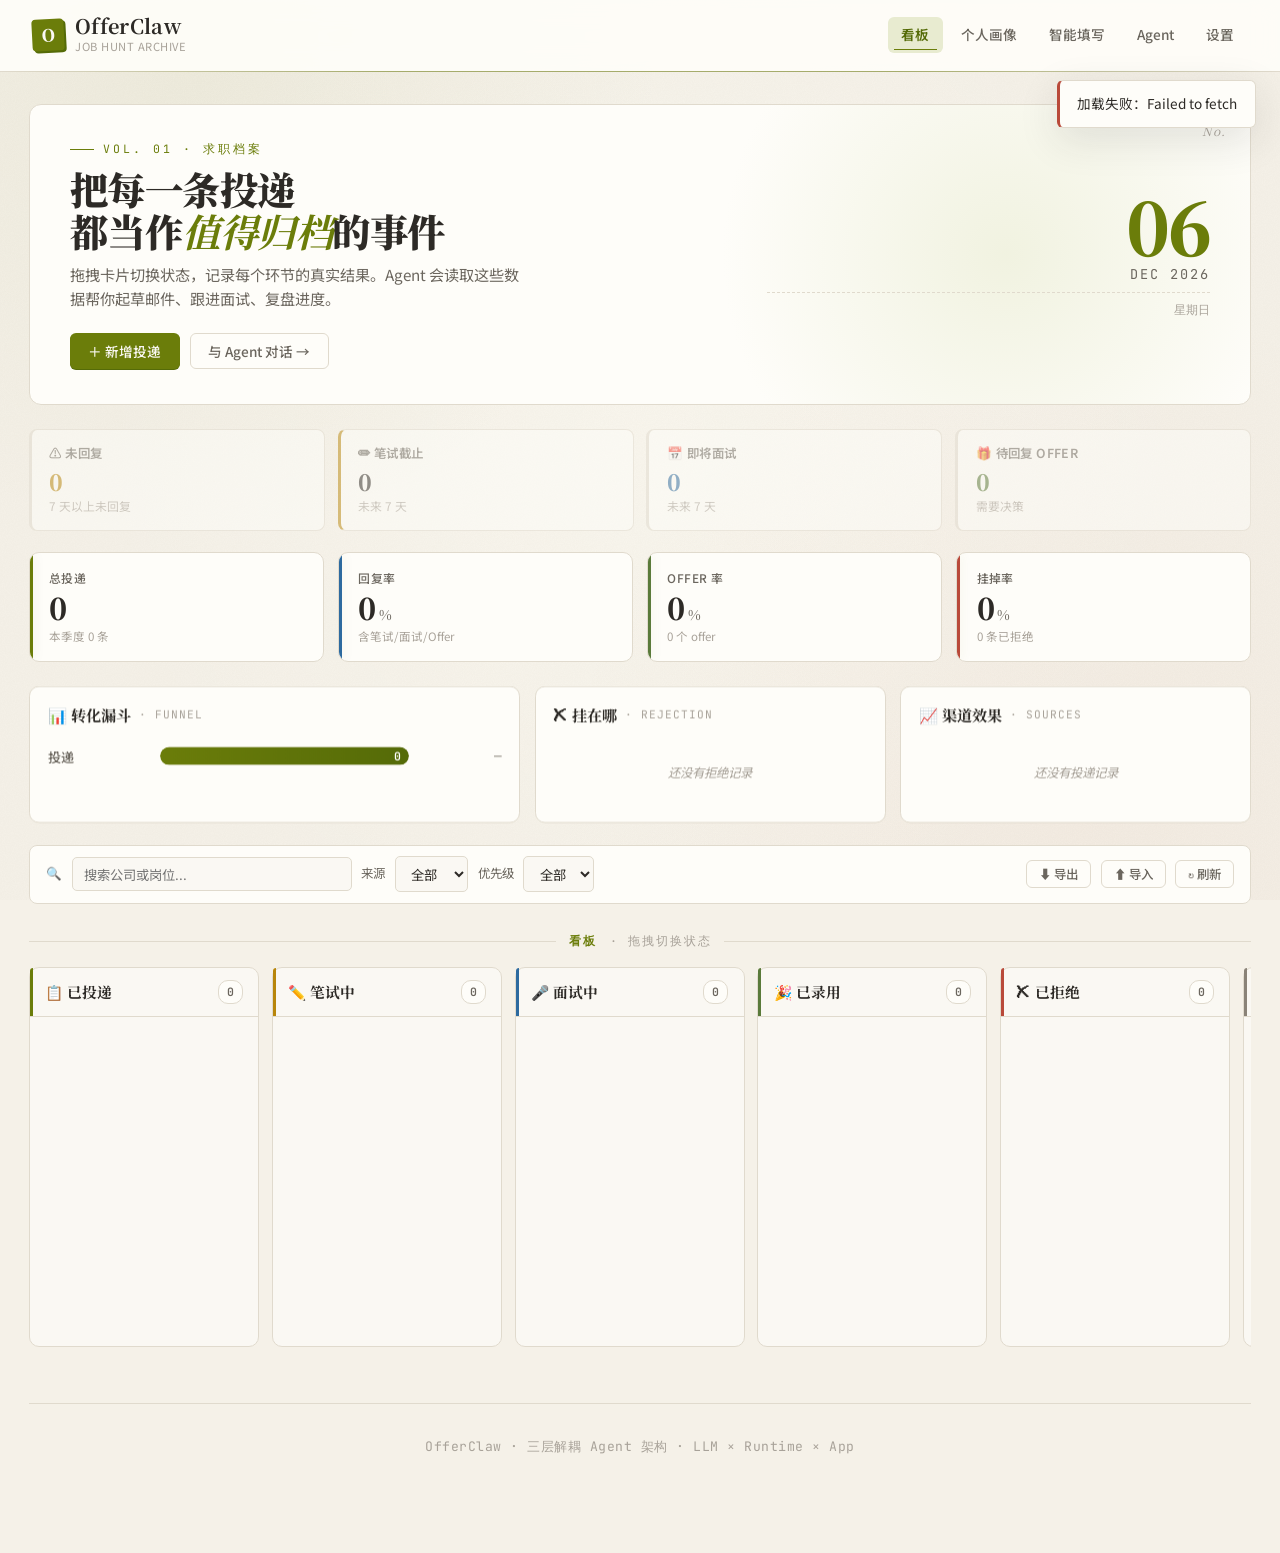
==== commit 1c133bc1: "feat: Agent化升级与前端动效优化 ## Agent 工具扩展（19→22个工具） - 新增 verify_job_authenticity：岗位真实性判断，识别中介/培训贷/虚假薪资等9类风" ====
--- a/frontend/web/index.html
+++ b/frontend/web/index.html
@@ -30,6 +30,11 @@
             background: radial-gradient(circle, var(--olive-soft) 0%, transparent 60%);
             opacity: 0.6;
             pointer-events: none;
+            animation: mastheadBreathe 9s var(--ease) infinite alternate;
+        }
+        @keyframes mastheadBreathe {
+            from { opacity: 0.45; transform: scale(1); }
+            to   { opacity: 0.7; transform: scale(1.08) translate(-8px, 6px); }
         }
         .masthead::after {
             content: 'No.';
@@ -130,12 +135,41 @@
             border-radius: 8px;
             padding: 0.9rem 1.1rem;
             position: relative;
-            transition: all 0.2s var(--ease);
+            overflow: hidden;
+            transition: transform 0.25s var(--ease), box-shadow 0.25s var(--ease), border-color 0.25s var(--ease);
             cursor: pointer;
+            animation: alertIn 0.5s var(--ease-out) backwards;
+        }
+        .alert-card:nth-child(1) { animation-delay: 0.15s; }
+        .alert-card:nth-child(2) { animation-delay: 0.22s; }
+        .alert-card:nth-child(3) { animation-delay: 0.29s; }
+        .alert-card:nth-child(4) { animation-delay: 0.36s; }
+        @keyframes alertIn {
+            from { opacity: 0; transform: translateX(-8px); }
+            to   { opacity: 1; transform: translateX(0); }
         }
         .alert-card:hover {
-            transform: translateY(-1px);
+            transform: translateY(-2px);
             box-shadow: var(--shadow-md);
+        }
+        /* Pulse the left edge when alert is active (non-empty) */
+        .alert-card:not(.empty)::before {
+            content: '';
+            position: absolute;
+            left: 0; top: 0; bottom: 0;
+            width: 3px;
+            background: currentColor;
+            color: var(--olive);
+            box-shadow: 0 0 10px currentColor;
+            opacity: 0.55;
+            animation: alertEdgePulse 2.8s var(--ease) infinite;
+        }
+        .alert-card.alert-stale:not(.empty)::before { color: var(--warn); }
+        .alert-card.alert-interview:not(.empty)::before { color: var(--st-interview); }
+        .alert-card.alert-offer:not(.empty)::before { color: var(--st-offer); }
+        @keyframes alertEdgePulse {
+            0%, 100% { opacity: 0.35; box-shadow: 0 0 6px currentColor; }
+            50%      { opacity: 0.9; box-shadow: 0 0 14px currentColor; }
         }
         .alert-card.alert-stale { border-left-color: var(--warn); }
         .alert-card.alert-interview { border-left-color: var(--st-interview); }
@@ -328,7 +362,7 @@
             height: 100%;
             background: linear-gradient(90deg, var(--olive), var(--olive-dark));
             border-radius: 9px;
-            transition: width 0.6s var(--ease-out);
+            transition: width 0.9s var(--ease-out);
             display: flex;
             align-items: center;
             justify-content: flex-end;
@@ -337,6 +371,23 @@
             font-size: 0.72rem;
             font-weight: 600;
             font-family: var(--font-mono);
+            position: relative;
+            overflow: hidden;
+        }
+        .funnel-bar-fill::after {
+            content: '';
+            position: absolute;
+            top: 0; bottom: 0;
+            left: -50%; width: 40%;
+            background: linear-gradient(90deg, transparent, rgba(255,253,245,0.45), transparent);
+            animation: barShimmer 4s var(--ease) infinite;
+            animation-delay: var(--shimmer-delay, 0s);
+            pointer-events: none;
+        }
+        @keyframes barShimmer {
+            0% { left: -50%; }
+            55% { left: 110%; }
+            100% { left: 110%; }
         }
         .funnel-rate {
             text-align: right;
@@ -361,7 +412,7 @@
             padding: 1rem 1.2rem;
             position: relative;
             overflow: hidden;
-            transition: transform 0.25s var(--ease), box-shadow 0.25s var(--ease);
+            transition: transform 0.3s var(--ease), box-shadow 0.3s var(--ease), border-color 0.3s var(--ease);
             animation: statIn 0.5s var(--ease-out) backwards;
         }
         .stat-card:nth-child(1) { animation-delay: 0.05s; }
@@ -373,8 +424,9 @@
             to { opacity: 1; transform: translateY(0); }
         }
         .stat-card:hover {
-            transform: translateY(-2px);
-            box-shadow: var(--shadow-md);
+            transform: translateY(-3px);
+            box-shadow: var(--shadow-lg);
+            border-color: var(--olive);
         }
         .stat-card::before {
             content: '';
@@ -382,6 +434,27 @@
             left: 0; top: 0; bottom: 0;
             width: 3px;
             background: var(--olive);
+            box-shadow: 0 0 12px var(--olive-glow);
+        }
+        /* Subtle top-edge sweep on hover for a "live" feel */
+        .stat-card::after {
+            content: '';
+            position: absolute;
+            top: 0; left: -60%;
+            width: 60%; height: 1px;
+            background: linear-gradient(90deg, transparent, var(--olive), transparent);
+            opacity: 0;
+            transition: left 0.6s var(--ease), opacity 0.3s var(--ease);
+        }
+        .stat-card:hover::after {
+            left: 120%;
+            opacity: 0.7;
+        }
+        .stat-value {
+            transition: color 0.25s var(--ease);
+        }
+        .stat-card:hover .stat-value {
+            color: var(--olive-dark);
         }
         .stat-card.accent-blue::before { background: var(--st-interview); }
         .stat-card.accent-green::before { background: var(--st-offer); }
@@ -538,19 +611,23 @@
             border-radius: 8px;
             padding: 0.75rem 0.85rem;
             cursor: grab;
-            transition: all 0.2s var(--ease);
+            transition: transform 0.22s var(--ease), box-shadow 0.22s var(--ease), border-color 0.22s var(--ease);
             position: relative;
-            animation: cardIn 0.3s var(--ease-out);
+            animation: cardIn 0.4s var(--ease-out) backwards;
             overflow: hidden;
         }
         @keyframes cardIn {
-            from { opacity: 0; transform: translateY(6px); }
-            to { opacity: 1; transform: translateY(0); }
+            from { opacity: 0; transform: translateY(8px) scale(0.98); }
+            to { opacity: 1; transform: translateY(0) scale(1); }
         }
         .app-card:hover {
             border-color: var(--olive);
-            box-shadow: var(--shadow-md);
-            transform: translateY(-1px);
+            box-shadow: var(--shadow-md), 0 0 0 1px var(--olive-glow);
+            transform: translateY(-2px);
+        }
+        .app-card:active {
+            cursor: grabbing;
+            transform: translateY(0);
         }
         .app-card.dragging {
             opacity: 0.4;
@@ -980,13 +1057,13 @@
 
     <div class="container">
         <!-- Masthead -->
-        <div class="masthead">
+        <div class="masthead reveal-scale">
             <div class="masthead-content">
                 <div class="masthead-eyebrow">Vol. 01 · 求职档案</div>
                 <h1>把每一条投递<br>都当作<em>值得归档</em>的事件</h1>
                 <p>拖拽卡片切换状态，记录每个环节的真实结果。Agent 会读取这些数据帮你起草邮件、跟进面试、复盘进度。</p>
                 <div class="masthead-cta">
-                    <button class="btn btn-primary" onclick="openCreateModal()">＋ 新增投递</button>
+                    <button class="btn btn-primary breathe-ring" onclick="openCreateModal()">＋ 新增投递</button>
                     <a href="agent.html" class="btn btn-ghost">与 Agent 对话 →</a>
                 </div>
             </div>
@@ -1046,7 +1123,7 @@
         </div>
 
         <!-- Analysis grid: funnel + rejection distribution + source effect -->
-        <div class="analysis-grid">
+        <div class="analysis-grid reveal" style="--reveal-delay:120ms">
             <div class="analysis-card">
                 <div class="funnel-title">
                     📊 转化漏斗 <span class="funnel-sub">· FUNNEL</span>
@@ -1078,7 +1155,7 @@
         </div>
 
         <!-- Filter -->
-        <div class="filter-bar">
+        <div class="filter-bar reveal" style="--reveal-delay:180ms">
             <span class="filter-label">🔍</span>
             <input type="text" id="searchInput" class="search-input" placeholder="搜索公司或岗位...">
             <span class="filter-label">来源</span>
@@ -1104,12 +1181,12 @@
             <button class="btn btn-ghost btn-sm" onclick="loadBoard()">↻ 刷新</button>
         </div>
 
-        <div class="section-divider">
+        <div class="section-divider reveal" style="--reveal-delay:240ms">
             <span>看板</span> · 拖拽切换状态
         </div>
 
         <!-- Board -->
-        <div class="board" id="board">
+        <div class="board reveal" style="--reveal-delay:280ms" id="board">
             <div class="column" data-status="applied">
                 <div class="column-header">
                     <span class="column-title">📋 已投递</span>
@@ -1316,9 +1393,11 @@
 
     <div class="toast-container" id="toastContainer"></div>
 
+    <script src="config.js"></script>
+    <script src="motion.js"></script>
     <script>
-        const API_BASE = "http://localhost:8000";
-        const TOKEN = "demo-token";
+        const API_BASE = window.OFFERCLAW_CONFIG.API_BASE;
+        const TOKEN = window.OFFERCLAW_CONFIG.TOKEN;
 
         const STATUS_LABELS = {
             applied: '已投递', assessment: '笔试中', interview: '面试中',
@@ -1397,21 +1476,35 @@
         }
 
         function renderStats(s) {
-            document.getElementById('statTotal').textContent = s.total || 0;
             const totalCount = s.total || 0;
+            const M = window.OfferClawMotion;
+            // Total — count up the integer
+            const statTotalEl = document.getElementById('statTotal');
+            statTotalEl.innerHTML = '<span class="count-up">0</span>';
+            if (M) M.countUp(statTotalEl.querySelector('.count-up'), totalCount, { duration: 900 });
+            else statTotalEl.querySelector('.count-up').textContent = totalCount;
             document.getElementById('statTotalSub').textContent = `${s.priority_breakdown?.high || 0} 心仪 · ${s.priority_breakdown?.medium || 0} 普通 · ${s.priority_breakdown?.low || 0} 备选`;
 
             const replyPct = parseFloat((s.reply_rate || '0%').replace('%',''));
-            document.getElementById('statReply').innerHTML = replyPct.toFixed(1) + '<span class="unit">%</span>';
+            const statReplyEl = document.getElementById('statReply');
+            statReplyEl.innerHTML = '<span class="count-up">0</span><span class="unit">%</span>';
+            if (M) M.countUp(statReplyEl.querySelector('.count-up'), replyPct, { duration: 1100, decimals: 1 });
+            else statReplyEl.querySelector('.count-up').textContent = replyPct.toFixed(1);
             document.getElementById('statReplySub').textContent = `共 ${s.waiting_count || 0} 条等待中`;
 
             const offerPct = parseFloat((s.offer_rate || '0%').replace('%',''));
-            document.getElementById('statOffer').innerHTML = offerPct.toFixed(1) + '<span class="unit">%</span>';
+            const statOfferEl = document.getElementById('statOffer');
+            statOfferEl.innerHTML = '<span class="count-up">0</span><span class="unit">%</span>';
+            if (M) M.countUp(statOfferEl.querySelector('.count-up'), offerPct, { duration: 1200, decimals: 1 });
+            else statOfferEl.querySelector('.count-up').textContent = offerPct.toFixed(1);
             document.getElementById('statOfferSub').textContent = `${s.offer_count || 0} 个 offer`;
 
             const rejectCount = s.rejected_count || 0;
             const rejectPct = totalCount ? (rejectCount / totalCount * 100) : 0;
-            document.getElementById('statReject').innerHTML = rejectPct.toFixed(1) + '<span class="unit">%</span>';
+            const statRejectEl = document.getElementById('statReject');
+            statRejectEl.innerHTML = '<span class="count-up">0</span><span class="unit">%</span>';
+            if (M) M.countUp(statRejectEl.querySelector('.count-up'), rejectPct, { duration: 1000, decimals: 1 });
+            else statRejectEl.querySelector('.count-up').textContent = rejectPct.toFixed(1);
             document.getElementById('statRejectSub').textContent = `${rejectCount} 条已拒绝`;
         }
 
@@ -1491,13 +1584,14 @@
                     <div class="funnel-row">
                         <div class="funnel-label">${stage.label}</div>
                         <div class="funnel-bar-track">
-                            <div class="funnel-bar-fill" style="width:${pct}%">${count}</div>
+                            <div class="funnel-bar-fill bar-fill-animate" data-target-width="${pct}%" style="--shimmer-delay:${i * 0.6}s; --fill-delay:${i * 90}ms">${count}</div>
                         </div>
                         <div class="funnel-rate ${rateClass}">${rate}</div>
                     </div>
                 `;
             });
             container.innerHTML = html;
+            if (window.OfferClawMotion) window.OfferClawMotion.fillBars(container);
         }
 
         function renderRejection(s) {
@@ -1516,17 +1610,18 @@
                 offer_collapsed: 'offer谈崩', hc_empty: 'HC没', self_withdraw: '主动放弃', other: '其他',
             };
             let html = '';
-            entries.forEach(([k, v]) => {
+            entries.forEach(([k, v], i) => {
                 const pct = max ? (v / max * 100) : 0;
                 html += `
                     <div class="rejection-row">
                         <div class="rejection-label" title="${esc(labels[k] || k)}">${esc(labels[k] || k)}</div>
-                        <div class="rejection-bar-track"><div class="rejection-bar-fill" style="width:${pct}%"></div></div>
+                        <div class="rejection-bar-track"><div class="rejection-bar-fill bar-fill-animate" data-target-width="${pct}%" style="--fill-delay:${i * 70}ms"></div></div>
                         <div class="rejection-count">${v}</div>
                     </div>
                 `;
             });
             container.innerHTML = html;
+            if (window.OfferClawMotion) window.OfferClawMotion.fillBars(container);
         }
 
         function renderSource(s) {
@@ -1539,7 +1634,7 @@
             }
             const maxTotal = Math.max(...entries.map(e => e[1].total));
             let html = '';
-            entries.forEach(([src, vals]) => {
+            entries.forEach(([src, vals], i) => {
                 const totalPct = maxTotal ? (vals.total / maxTotal * 100) : 0;
                 const offerPct = vals.total ? (vals.offer / vals.total * 100) : 0;
                 html += `
@@ -1547,10 +1642,10 @@
                         <div class="source-name" title="${esc(src)}">${esc(src)}</div>
                         <div>
                             <div class="source-bar-track">
-                                <div class="source-bar-fill" style="width:${totalPct}%"></div>
+                                <div class="source-bar-fill bar-fill-animate" data-target-width="${totalPct}%" style="--fill-delay:${i * 80}ms"></div>
                             </div>
                             <div class="source-bar-track" style="margin-top:2px;height:4px;">
-                                <div class="source-bar-fill offer-bar" style="width:${offerPct}%"></div>
+                                <div class="source-bar-fill offer-bar bar-fill-animate" data-target-width="${offerPct}%" style="--fill-delay:${i * 80 + 120}ms"></div>
                             </div>
                         </div>
                         <div>
@@ -1561,6 +1656,7 @@
                 `;
             });
             container.innerHTML = html;
+            if (window.OfferClawMotion) window.OfferClawMotion.fillBars(container);
         }
 
         function renderBoard() {
@@ -1584,7 +1680,11 @@
                     col.innerHTML = '<div class="empty-column">暂无记录</div>';
                     return;
                 }
-                items.forEach(a => col.appendChild(createCard(a)));
+                items.forEach((a, idx) => {
+                    const card = createCard(a);
+                    card.style.animationDelay = (idx * 45) + 'ms';
+                    col.appendChild(card);
+                });
             });
         }
 
@@ -1727,7 +1827,7 @@
                 ${quickActions}
                 <div class="app-actions">
                     <button class="btn btn-ghost btn-sm" onclick="event.stopPropagation();openEditModal('${a.id}')">编辑</button>
-                    ${a.job_url ? `<a class="btn btn-ghost btn-sm" href="${esc(a.job_url)}" target="_blank">链接</a>` : ''}
+                    ${a.job_url ? `<a class="btn btn-ghost btn-sm" href="${sanitizeUrl(a.job_url) || 'javascript:void(0)'}" target="_blank" rel="noopener noreferrer">链接</a>` : ''}
                 </div>
             `;
             card.addEventListener('click', () => openEditModal(a.id));
--- a/frontend/web/styles/main.css
+++ b/frontend/web/styles/main.css
@@ -720,3 +720,286 @@
     font-family: var(--font-mono);
     letter-spacing: 0.5px;
 }
+
+/* ============================================
+   MOTION SYSTEM v2 — Editorial Paper Archive
+   Choreographed entrances, live indicators,
+   count-up numerics, animated bars, refined hover.
+   Keeps the calm paper aesthetic; adds intentionality.
+   ============================================ */
+
+/* --- Reveal: hidden initial state, .in triggers entrance --- */
+.reveal {
+    opacity: 0;
+    transform: translateY(14px);
+    transition:
+        opacity 0.6s var(--ease-out),
+        transform 0.6s var(--ease-out);
+    transition-delay: var(--reveal-delay, 0ms);
+    will-change: opacity, transform;
+    /* Safety net: if JS never adds .in, reveal after 3s */
+    animation: revealSafety 0s 3s forwards;
+}
+.reveal.in {
+    opacity: 1;
+    transform: translateY(0);
+}
+/* Horizontal variant for sidebar-style elements */
+.reveal-x {
+    opacity: 0;
+    transform: translateX(-14px);
+    transition: opacity 0.5s var(--ease-out), transform 0.5s var(--ease-out);
+    transition-delay: var(--reveal-delay, 0ms);
+    animation: revealSafety 0s 3s forwards;
+}
+.reveal-x.in { opacity: 1; transform: translateX(0); }
+/* Scale variant for hero/feature blocks */
+.reveal-scale {
+    opacity: 0;
+    transform: scale(0.96) translateY(8px);
+    transition: opacity 0.6s var(--ease-out), transform 0.6s var(--ease-out);
+    transition-delay: var(--reveal-delay, 0ms);
+    animation: revealSafety 0s 3s forwards;
+}
+.reveal-scale.in { opacity: 1; transform: scale(1) translateY(0); }
+@keyframes revealSafety {
+    to { opacity: 1; transform: none; }
+}
+
+/* --- Staggered children: apply to parent, kids animate in sequence --- */
+.stagger > * {
+    animation: staggerIn 0.55s var(--ease-out) backwards;
+}
+.stagger > *:nth-child(1) { animation-delay: 0.04s; }
+.stagger > *:nth-child(2) { animation-delay: 0.10s; }
+.stagger > *:nth-child(3) { animation-delay: 0.16s; }
+.stagger > *:nth-child(4) { animation-delay: 0.22s; }
+.stagger > *:nth-child(5) { animation-delay: 0.28s; }
+.stagger > *:nth-child(6) { animation-delay: 0.34s; }
+.stagger > *:nth-child(7) { animation-delay: 0.40s; }
+.stagger > *:nth-child(8) { animation-delay: 0.46s; }
+.stagger > *:nth-child(n+9) { animation-delay: 0.52s; }
+@keyframes staggerIn {
+    from { opacity: 0; transform: translateY(12px); }
+    to   { opacity: 1; transform: translateY(0); }
+}
+
+/* --- Pulse: live status indicators breathe --- */
+.pulse-dot {
+    position: relative;
+}
+.pulse-dot::after {
+    content: '';
+    position: absolute;
+    inset: -3px;
+    border-radius: 50%;
+    border: 2px solid currentColor;
+    opacity: 0;
+    animation: pulseRing 2.2s var(--ease) infinite;
+}
+.pulse-dot.ok { color: var(--success); }
+.pulse-dot.err { color: var(--danger); }
+.pulse-dot.warn { color: var(--warn); }
+.pulse-dot.pending { color: var(--ink-faint); }
+.pulse-dot.pending::after { animation-duration: 3s; opacity: 0.4; }
+@keyframes pulseRing {
+    0%   { transform: scale(0.6); opacity: 0.8; }
+    70%  { transform: scale(1.8); opacity: 0; }
+    100% { transform: scale(1.8); opacity: 0; }
+}
+
+/* --- Shimmer: moving light sweep along accent bars --- */
+.shimmer-line {
+    position: relative;
+    overflow: hidden;
+}
+.shimmer-line::after {
+    content: '';
+    position: absolute;
+    top: 0; bottom: 0;
+    left: -50%;
+    width: 50%;
+    background: linear-gradient(
+        90deg,
+        transparent 0%,
+        rgba(255, 253, 245, 0.55) 50%,
+        transparent 100%
+    );
+    animation: shimmerSweep 3.5s var(--ease) infinite;
+    animation-delay: var(--shimmer-delay, 0s);
+    pointer-events: none;
+}
+@keyframes shimmerSweep {
+    0%   { left: -50%; }
+    60%  { left: 100%; }
+    100% { left: 100%; }
+}
+
+/* --- Bar fill: animate width from 0 to target --- */
+.bar-fill-animate {
+    width: 0 !important;
+    transition: width 0.9s var(--ease-out);
+    transition-delay: var(--fill-delay, 0ms);
+}
+.bar-fill-animate.filled {
+    width: var(--target-width, 0) !important;
+}
+
+/* --- Count-up: numerics get a subtle blur settle --- */
+.count-up {
+    display: inline-block;
+    transition: filter 0.3s var(--ease);
+}
+.count-up.counting {
+    filter: blur(0.4px);
+}
+
+/* --- Refined card hover: lift + accent edge --- */
+.card.lift-hover {
+    transition:
+        box-shadow 0.3s var(--ease),
+        transform 0.3s var(--ease),
+        border-color 0.3s var(--ease);
+}
+.card.lift-hover:hover {
+    transform: translateY(-3px);
+    box-shadow: var(--shadow-lg);
+    border-color: var(--olive);
+}
+
+/* --- Modal: fade + scale entrance (overrides display swap) --- */
+.modal-overlay {
+    opacity: 0;
+    transition: opacity 0.25s var(--ease);
+}
+.modal-overlay.show {
+    opacity: 1;
+}
+.modal-overlay .modal {
+    transform: scale(0.94) translateY(8px);
+    opacity: 0;
+    transition:
+        transform 0.32s var(--ease-out),
+        opacity 0.22s var(--ease);
+}
+.modal-overlay.show .modal {
+    transform: scale(1) translateY(0);
+    opacity: 1;
+}
+
+/* --- Dropdown slide: for custom selects / menus --- */
+.slide-down {
+    transform-origin: top;
+    animation: slideDown 0.22s var(--ease-out);
+}
+@keyframes slideDown {
+    from { opacity: 0; transform: scaleY(0.85) translateY(-4px); }
+    to   { opacity: 1; transform: scaleY(1) translateY(0); }
+}
+
+/* --- Tab panel transition: directional reveal on switch --- */
+.tab-panel-enter {
+    animation: tabPanelIn 0.35s var(--ease-out);
+}
+@keyframes tabPanelIn {
+    from { opacity: 0; transform: translateX(8px); }
+    to   { opacity: 1; transform: translateX(0); }
+}
+
+/* --- Accent underline grow (for nav + section titles) --- */
+.underline-grow::after {
+    transform: scaleX(0);
+    transform-origin: left;
+    transition: transform 0.5s var(--ease-out);
+}
+.underline-grow.in::after,
+.underline-grow:hover::after {
+    transform: scaleX(1);
+}
+
+/* --- Focusable ring breathe (subtle, for primary CTAs at rest) --- */
+.breathe-ring {
+    animation: breatheRing 3s var(--ease) infinite;
+}
+@keyframes breatheRing {
+    0%, 100% { box-shadow: 0 0 0 0 var(--olive-glow); }
+    50%      { box-shadow: 0 0 0 6px transparent; }
+}
+
+/* --- Spinner upgrade: dual-ring with olive accent --- */
+.spinner.dual {
+    border-color: var(--line);
+    border-top-color: var(--olive);
+    border-right-color: var(--olive-soft);
+    animation: spin 0.9s linear infinite;
+}
+
+/* --- Skeleton shimmer for loading states --- */
+.skeleton {
+    background: linear-gradient(
+        90deg,
+        var(--paper-deep) 0%,
+        var(--line-soft) 50%,
+        var(--paper-deep) 100%
+    );
+    background-size: 200% 100%;
+    animation: skeletonShimmer 1.4s var(--ease) infinite;
+    border-radius: 4px;
+    color: transparent;
+}
+@keyframes skeletonShimmer {
+    0%   { background-position: 200% 0; }
+    100% { background-position: -200% 0; }
+}
+
+/* --- Floating ink dot: ambient background motion --- */
+.ink-drift {
+    position: fixed;
+    pointer-events: none;
+    z-index: 0;
+    border-radius: 50%;
+    filter: blur(40px);
+    opacity: 0.4;
+    animation: drift 18s var(--ease) infinite alternate;
+}
+@keyframes drift {
+    from { transform: translate(0, 0) scale(1); }
+    to   { transform: translate(40px, -30px) scale(1.15); }
+}
+
+/* --- Success burst: tiny radiating checkmark (for confirm actions) --- */
+.success-burst {
+    animation: successBurst 0.5s var(--ease-out);
+}
+@keyframes successBurst {
+    0%   { transform: scale(0.5); opacity: 0; }
+    60%  { transform: scale(1.12); opacity: 1; }
+    100% { transform: scale(1); opacity: 1; }
+}
+
+/* --- Reduced motion: kill all non-essential animation --- */
+@media (prefers-reduced-motion: reduce) {
+    *,
+    *::before,
+    *::after {
+        animation-duration: 0.01ms !important;
+        animation-iteration-count: 1 !important;
+        transition-duration: 0.01ms !important;
+        scroll-behavior: auto !important;
+    }
+    .reveal, .reveal-x, .reveal-scale {
+        opacity: 1 !important;
+        transform: none !important;
+    }
+    .shimmer-line::after,
+    .pulse-dot::after,
+    .breathe-ring,
+    .ink-drift,
+    .skeleton {
+        animation: none !important;
+    }
+    .bar-fill-animate {
+        width: var(--target-width, 0) !important;
+        transition: none !important;
+    }
+}
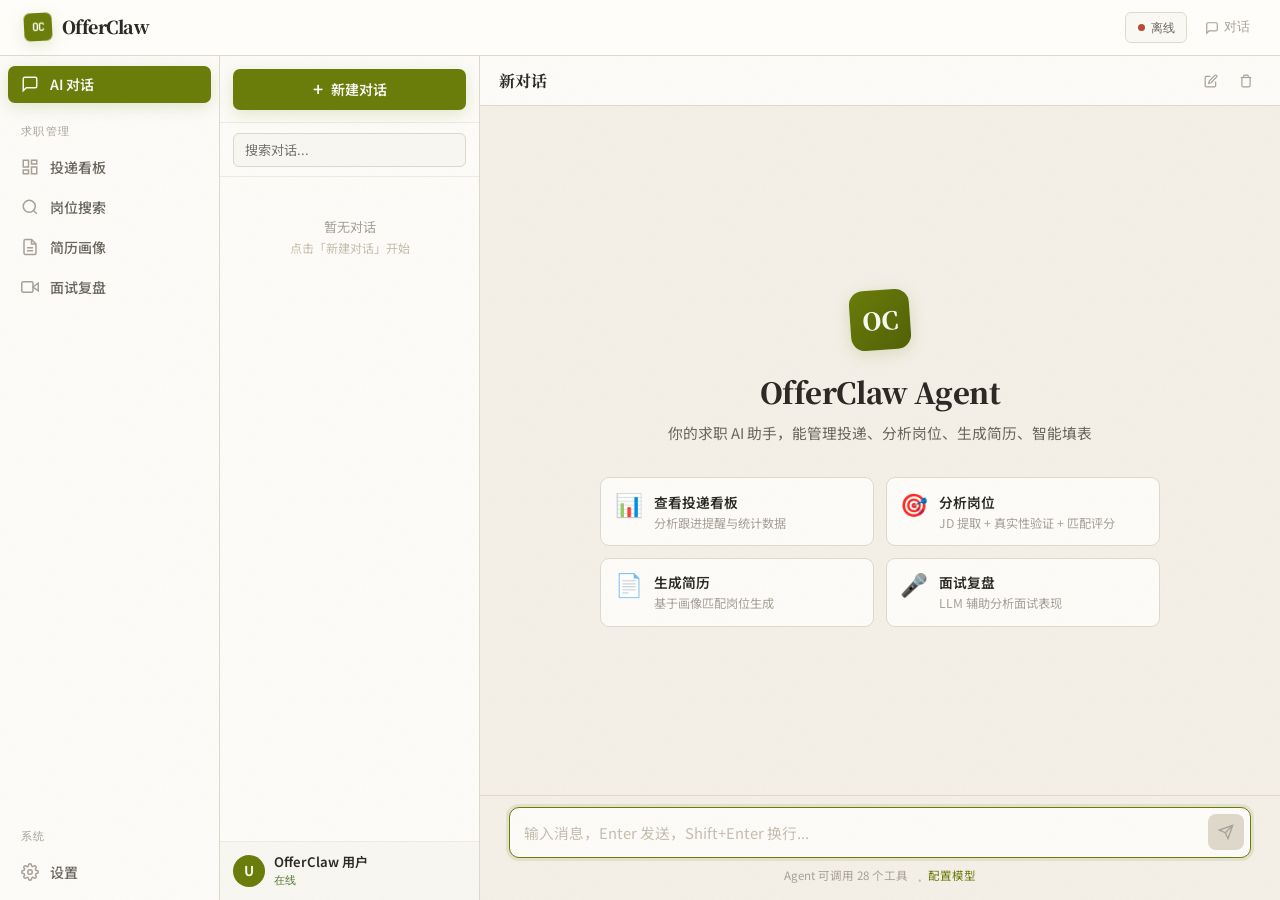
==== commit ca0a72bf: "refactor: 前端SPA重构与后端模块化升级 前端: 多页面HTML重构为SPA架构(router.js+views/),合并至index.html;新增license.html授权页  后端A" ====
--- a/frontend/web/index.html
+++ b/frontend/web/index.html
@@ -3,2155 +3,124 @@
 <head>
     <meta charset="UTF-8">
     <meta name="viewport" content="width=device-width, initial-scale=1.0">
-    <title>OfferClaw — 求职管理看板</title>
-    <link rel="stylesheet" href="styles/main.css">
-    <style>
-        /* === Hero masthead === */
-        .masthead {
-            background: var(--card);
-            border: 1px solid var(--line);
-            border-radius: 12px;
-            padding: 2.2rem 2.5rem;
-            margin-bottom: 1.5rem;
-            position: relative;
-            overflow: hidden;
-            display: grid;
-            grid-template-columns: 1.5fr 1fr;
-            gap: 2rem;
-            align-items: center;
-        }
-        .masthead::before {
-            content: '';
-            position: absolute;
-            top: -50%;
-            right: -10%;
-            width: 60%;
-            height: 200%;
-            background: radial-gradient(circle, var(--olive-soft) 0%, transparent 60%);
-            opacity: 0.6;
-            pointer-events: none;
-            animation: mastheadBreathe 9s var(--ease) infinite alternate;
-        }
-        @keyframes mastheadBreathe {
-            from { opacity: 0.45; transform: scale(1); }
-            to   { opacity: 0.7; transform: scale(1.08) translate(-8px, 6px); }
-        }
-        .masthead::after {
-            content: 'No.';
-            position: absolute;
-            top: 1rem;
-            right: 1.5rem;
-            font-family: var(--font-serif);
-            font-style: italic;
-            font-size: 0.75rem;
-            color: var(--ink-faint);
-            letter-spacing: 1px;
-        }
-        .masthead-content { position: relative; z-index: 1; }
-        .masthead-eyebrow {
-            font-family: var(--font-mono);
-            font-size: 0.72rem;
-            color: var(--olive);
-            letter-spacing: 3px;
-            text-transform: uppercase;
-            margin-bottom: 0.6rem;
-            display: flex;
-            align-items: center;
-            gap: 0.6rem;
-        }
-        .masthead-eyebrow::before {
-            content: '';
-            width: 24px;
-            height: 1px;
-            background: var(--olive);
-        }
-        .masthead h1 {
-            font-family: var(--font-serif);
-            font-size: 2.4rem;
-            font-weight: 900;
-            line-height: 1.1;
-            color: var(--ink);
-            margin: 0 0 0.6rem;
-            letter-spacing: -0.5px;
-        }
-        .masthead h1 em {
-            font-style: italic;
-            color: var(--olive);
-            font-weight: 700;
-        }
-        .masthead p {
-            color: var(--ink-soft);
-            font-size: 0.95rem;
-            line-height: 1.6;
-            max-width: 460px;
-            margin: 0;
-        }
-        .masthead-cta {
-            display: flex;
-            gap: 0.6rem;
-            margin-top: 1.4rem;
-        }
-
-        .date-stamp {
-            position: relative;
-            z-index: 1;
-            text-align: right;
-            font-family: var(--font-mono);
-            color: var(--ink-soft);
-        }
-        .date-stamp .day {
-            font-family: var(--font-serif);
-            font-size: 4.5rem;
-            font-weight: 900;
-            line-height: 1;
-            color: var(--olive);
-            letter-spacing: -2px;
-        }
-        .date-stamp .month {
-            font-size: 0.85rem;
-            letter-spacing: 2px;
-            text-transform: uppercase;
-            margin-top: 0.2rem;
-        }
-        .date-stamp .week {
-            font-size: 0.78rem;
-            color: var(--ink-faint);
-            margin-top: 0.4rem;
-            padding-top: 0.4rem;
-            border-top: 1px dashed var(--line);
-        }
-
-        /* === Followup alerts === */
-        .alerts-row {
-            display: grid;
-            grid-template-columns: repeat(auto-fit, minmax(280px, 1fr));
-            gap: 0.8rem;
-            margin-bottom: 1.3rem;
-        }
-        .alert-card {
-            background: var(--card);
-            border: 1px solid var(--line);
-            border-left: 3px solid var(--olive);
-            border-radius: 8px;
-            padding: 0.9rem 1.1rem;
-            position: relative;
-            overflow: hidden;
-            transition: transform 0.25s var(--ease), box-shadow 0.25s var(--ease), border-color 0.25s var(--ease);
-            cursor: pointer;
-            animation: alertIn 0.5s var(--ease-out) backwards;
-        }
-        .alert-card:nth-child(1) { animation-delay: 0.15s; }
-        .alert-card:nth-child(2) { animation-delay: 0.22s; }
-        .alert-card:nth-child(3) { animation-delay: 0.29s; }
-        .alert-card:nth-child(4) { animation-delay: 0.36s; }
-        @keyframes alertIn {
-            from { opacity: 0; transform: translateX(-8px); }
-            to   { opacity: 1; transform: translateX(0); }
-        }
-        .alert-card:hover {
-            transform: translateY(-2px);
-            box-shadow: var(--shadow-md);
-        }
-        /* Pulse the left edge when alert is active (non-empty) */
-        .alert-card:not(.empty)::before {
-            content: '';
-            position: absolute;
-            left: 0; top: 0; bottom: 0;
-            width: 3px;
-            background: currentColor;
-            color: var(--olive);
-            box-shadow: 0 0 10px currentColor;
-            opacity: 0.55;
-            animation: alertEdgePulse 2.8s var(--ease) infinite;
-        }
-        .alert-card.alert-stale:not(.empty)::before { color: var(--warn); }
-        .alert-card.alert-interview:not(.empty)::before { color: var(--st-interview); }
-        .alert-card.alert-offer:not(.empty)::before { color: var(--st-offer); }
-        @keyframes alertEdgePulse {
-            0%, 100% { opacity: 0.35; box-shadow: 0 0 6px currentColor; }
-            50%      { opacity: 0.9; box-shadow: 0 0 14px currentColor; }
-        }
-        .alert-card.alert-stale { border-left-color: var(--warn); }
-        .alert-card.alert-interview { border-left-color: var(--st-interview); }
-        .alert-card.alert-offer { border-left-color: var(--st-offer); }
-        .alert-card.empty {
-            opacity: 0.5;
-            cursor: default;
-            border-left-color: var(--line);
-        }
-        .alert-card.empty:hover { transform: none; box-shadow: none; }
-        .alert-title {
-            font-size: 0.78rem;
-            color: var(--ink-soft);
-            letter-spacing: 0.4px;
-            text-transform: uppercase;
-            font-weight: 600;
-            display: flex;
-            align-items: center;
-            gap: 0.4rem;
-            margin-bottom: 0.3rem;
-        }
-        .alert-count {
-            font-family: var(--font-serif);
-            font-size: 1.4rem;
-            font-weight: 900;
-            color: var(--ink);
-            line-height: 1.1;
-        }
-        .alert-card.alert-stale .alert-count { color: var(--warn); }
-        .alert-card.alert-interview .alert-count { color: var(--st-interview); }
-        .alert-card.alert-offer .alert-count { color: var(--st-offer); }
-        .alert-detail {
-            font-size: 0.74rem;
-            color: var(--ink-faint);
-            margin-top: 0.2rem;
-        }
-
-        /* === Funnel === */
-        .funnel-card {
-            background: var(--card);
-            border: 1px solid var(--line);
-            border-radius: 10px;
-            padding: 1.1rem 1.3rem;
-            margin-bottom: 1.3rem;
-        }
-        .funnel-title {
-            font-family: var(--font-serif);
-            font-size: 0.95rem;
-            font-weight: 700;
-            color: var(--ink);
-            margin-bottom: 0.8rem;
-            display: flex;
-            align-items: center;
-            gap: 0.5rem;
-        }
-        .funnel-title .funnel-sub {
-            font-family: var(--font-mono);
-            font-size: 0.7rem;
-            color: var(--ink-faint);
-            font-weight: 400;
-            letter-spacing: 1px;
-        }
-
-        /* === Analysis grid: funnel + rejection + source === */
-        .analysis-grid {
-            display: grid;
-            grid-template-columns: 1.4fr 1fr 1fr;
-            gap: 0.9rem;
-            margin-bottom: 1.3rem;
-        }
-        .analysis-card {
-            background: var(--card);
-            border: 1px solid var(--line);
-            border-radius: 10px;
-            padding: 1rem 1.1rem;
-            display: flex;
-            flex-direction: column;
-        }
-        .analysis-card .funnel-title { margin-bottom: 0.7rem; }
-
-        /* 拒绝环节分布 — 紧凑横条 */
-        .rejection-row {
-            display: grid;
-            grid-template-columns: 70px 1fr 24px;
-            gap: 0.5rem;
-            align-items: center;
-            padding: 0.25rem 0;
-            font-size: 0.74rem;
-        }
-        .rejection-row + .rejection-row { border-top: 1px dashed var(--line-soft); }
-        .rejection-label {
-            color: var(--ink-soft);
-            white-space: nowrap;
-            overflow: hidden;
-            text-overflow: ellipsis;
-        }
-        .rejection-bar-track {
-            background: var(--line-soft);
-            height: 12px;
-            border-radius: 6px;
-            overflow: hidden;
-        }
-        .rejection-bar-fill {
-            height: 100%;
-            background: linear-gradient(90deg, var(--danger), #d97560);
-            border-radius: 6px;
-            transition: width 0.5s var(--ease-out);
-        }
-        .rejection-count {
-            text-align: right;
-            color: var(--ink-soft);
-            font-family: var(--font-mono);
-            font-weight: 600;
-        }
-        .empty-analysis {
-            color: var(--ink-faint);
-            font-size: 0.78rem;
-            font-style: italic;
-            text-align: center;
-            padding: 1.5rem 0.5rem;
-        }
-
-        /* 渠道效果 */
-        .source-row {
-            display: grid;
-            grid-template-columns: 60px 1fr auto;
-            gap: 0.4rem;
-            align-items: center;
-            padding: 0.35rem 0;
-            font-size: 0.76rem;
-        }
-        .source-row + .source-row { border-top: 1px dashed var(--line-soft); }
-        .source-name {
-            color: var(--ink);
-            font-weight: 600;
-            white-space: nowrap;
-            overflow: hidden;
-            text-overflow: ellipsis;
-        }
-        .source-bar-track {
-            background: var(--line-soft);
-            height: 8px;
-            border-radius: 4px;
-            overflow: hidden;
-            position: relative;
-        }
-        .source-bar-fill {
-            height: 100%;
-            background: linear-gradient(90deg, var(--olive), var(--olive-dark));
-            border-radius: 4px;
-            transition: width 0.5s var(--ease-out);
-        }
-        .source-bar-fill.offer-bar {
-            background: linear-gradient(90deg, var(--st-offer), #7a9949);
-        }
-        .source-rate {
-            font-family: var(--font-mono);
-            color: var(--olive-dark);
-            font-weight: 600;
-            font-size: 0.74rem;
-            text-align: right;
-        }
-        .source-meta {
-            font-size: 0.66rem;
-            color: var(--ink-faint);
-            font-family: var(--font-mono);
-            text-align: right;
-        }
-        .funnel-row {
-            display: grid;
-            grid-template-columns: 100px 1fr 80px;
-            gap: 0.8rem;
-            align-items: center;
-            padding: 0.45rem 0;
-            font-size: 0.82rem;
-        }
-        .funnel-row + .funnel-row { border-top: 1px dashed var(--line-soft); }
-        .funnel-label {
-            color: var(--ink-soft);
-            font-weight: 500;
-        }
-        .funnel-bar-track {
-            background: var(--line-soft);
-            height: 18px;
-            border-radius: 9px;
-            overflow: hidden;
-            position: relative;
-        }
-        .funnel-bar-fill {
-            height: 100%;
-            background: linear-gradient(90deg, var(--olive), var(--olive-dark));
-            border-radius: 9px;
-            transition: width 0.9s var(--ease-out);
-            display: flex;
-            align-items: center;
-            justify-content: flex-end;
-            padding-right: 0.5rem;
-            color: white;
-            font-size: 0.72rem;
-            font-weight: 600;
-            font-family: var(--font-mono);
-            position: relative;
-            overflow: hidden;
-        }
-        .funnel-bar-fill::after {
-            content: '';
-            position: absolute;
-            top: 0; bottom: 0;
-            left: -50%; width: 40%;
-            background: linear-gradient(90deg, transparent, rgba(255,253,245,0.45), transparent);
-            animation: barShimmer 4s var(--ease) infinite;
-            animation-delay: var(--shimmer-delay, 0s);
-            pointer-events: none;
-        }
-        @keyframes barShimmer {
-            0% { left: -50%; }
-            55% { left: 110%; }
-            100% { left: 110%; }
-        }
-        .funnel-rate {
-            text-align: right;
-            color: var(--olive-dark);
-            font-weight: 600;
-            font-family: var(--font-mono);
-            font-size: 0.8rem;
-        }
-        .funnel-rate.muted { color: var(--ink-faint); }
-
-        /* === Stats === */
-        .stats-row {
-            display: grid;
-            grid-template-columns: repeat(auto-fit, minmax(170px, 1fr));
-            gap: 0.9rem;
-            margin-bottom: 1.5rem;
-        }
-        .stat-card {
-            background: var(--card);
-            border: 1px solid var(--line);
-            border-radius: 10px;
-            padding: 1rem 1.2rem;
-            position: relative;
-            overflow: hidden;
-            transition: transform 0.3s var(--ease), box-shadow 0.3s var(--ease), border-color 0.3s var(--ease);
-            animation: statIn 0.5s var(--ease-out) backwards;
-        }
-        .stat-card:nth-child(1) { animation-delay: 0.05s; }
-        .stat-card:nth-child(2) { animation-delay: 0.1s; }
-        .stat-card:nth-child(3) { animation-delay: 0.15s; }
-        .stat-card:nth-child(4) { animation-delay: 0.2s; }
-        @keyframes statIn {
-            from { opacity: 0; transform: translateY(10px); }
-            to { opacity: 1; transform: translateY(0); }
-        }
-        .stat-card:hover {
-            transform: translateY(-3px);
-            box-shadow: var(--shadow-lg);
-            border-color: var(--olive);
-        }
-        .stat-card::before {
-            content: '';
-            position: absolute;
-            left: 0; top: 0; bottom: 0;
-            width: 3px;
-            background: var(--olive);
-            box-shadow: 0 0 12px var(--olive-glow);
-        }
-        /* Subtle top-edge sweep on hover for a "live" feel */
-        .stat-card::after {
-            content: '';
-            position: absolute;
-            top: 0; left: -60%;
-            width: 60%; height: 1px;
-            background: linear-gradient(90deg, transparent, var(--olive), transparent);
-            opacity: 0;
-            transition: left 0.6s var(--ease), opacity 0.3s var(--ease);
-        }
-        .stat-card:hover::after {
-            left: 120%;
-            opacity: 0.7;
-        }
-        .stat-value {
-            transition: color 0.25s var(--ease);
-        }
-        .stat-card:hover .stat-value {
-            color: var(--olive-dark);
-        }
-        .stat-card.accent-blue::before { background: var(--st-interview); }
-        .stat-card.accent-green::before { background: var(--st-offer); }
-        .stat-card.accent-amber::before { background: var(--st-assessment); }
-        .stat-card.accent-red::before { background: var(--st-rejected); }
-        .stat-label {
-            font-size: 0.74rem;
-            color: var(--ink-soft);
-            letter-spacing: 0.4px;
-            text-transform: uppercase;
-            font-weight: 500;
-        }
-        .stat-value {
-            font-family: var(--font-serif);
-            font-size: 1.85rem;
-            font-weight: 900;
-            color: var(--ink);
-            margin-top: 0.2rem;
-            line-height: 1.1;
-            letter-spacing: -0.5px;
-        }
-        .stat-value .unit {
-            font-size: 0.85rem;
-            font-weight: 500;
-            color: var(--ink-soft);
-            margin-left: 0.2rem;
-        }
-        .stat-sub {
-            font-size: 0.72rem;
-            color: var(--ink-faint);
-            margin-top: 0.2rem;
-        }
-
-        /* === Filter bar === */
-        .filter-bar {
-            display: flex;
-            gap: 0.6rem;
-            align-items: center;
-            margin-bottom: 1rem;
-            padding: 0.65rem 1rem;
-            background: var(--card);
-            border: 1px solid var(--line);
-            border-radius: 8px;
-            flex-wrap: wrap;
-        }
-        .filter-bar input,
-        .filter-bar select {
-            padding: 0.4rem 0.7rem;
-            border: 1px solid var(--line);
-            border-radius: 5px;
-            font-size: 0.83rem;
-            font-family: inherit;
-            background: var(--paper-light);
-            color: var(--ink);
-        }
-        .filter-bar input:focus,
-        .filter-bar select:focus {
-            outline: none;
-            border-color: var(--olive);
-            box-shadow: 0 0 0 2px var(--olive-glow);
-        }
-        .filter-bar .search-input {
-            flex: 1;
-            min-width: 180px;
-            max-width: 280px;
-        }
-        .filter-bar .filter-label {
-            font-size: 0.78rem;
-            color: var(--ink-soft);
-            display: flex;
-            align-items: center;
-            gap: 0.3rem;
-        }
-        .filter-spacer { flex: 1; }
-
-        /* === Kanban Board === */
-        .board {
-            display: grid;
-            grid-template-columns: repeat(6, minmax(230px, 1fr));
-            gap: 0.8rem;
-            overflow-x: auto;
-            padding-bottom: 0.5rem;
-        }
-        .column {
-            background: var(--paper-light);
-            border: 1px solid var(--line);
-            border-radius: 10px;
-            display: flex;
-            flex-direction: column;
-            min-height: 380px;
-            transition: background 0.2s var(--ease), border-color 0.2s var(--ease), transform 0.2s var(--ease);
-        }
-        .column.drag-over {
-            background: var(--olive-soft);
-            border-color: var(--olive);
-            border-style: dashed;
-            transform: scale(1.01);
-        }
-        .column-header {
-            padding: 0.75rem 0.95rem;
-            border-bottom: 1px solid var(--line);
-            display: flex;
-            justify-content: space-between;
-            align-items: center;
-            position: relative;
-        }
-        .column-header::before {
-            content: '';
-            position: absolute;
-            left: 0; top: 0; bottom: 0;
-            width: 3px;
-            border-radius: 10px 0 0 0;
-        }
-        .column[data-status="applied"] .column-header::before { background: var(--st-applied); }
-        .column[data-status="assessment"] .column-header::before { background: var(--st-assessment); }
-        .column[data-status="interview"] .column-header::before { background: var(--st-interview); }
-        .column[data-status="offer"] .column-header::before { background: var(--st-offer); }
-        .column[data-status="rejected"] .column-header::before { background: var(--st-rejected); }
-        .column[data-status="withdrawn"] .column-header::before { background: var(--st-withdrawn); }
-
-        .column-title {
-            font-family: var(--font-serif);
-            font-size: 0.92rem;
-            font-weight: 700;
-            display: flex;
-            align-items: center;
-            gap: 0.4rem;
-            color: var(--ink);
-        }
-        .column-count {
-            background: var(--card);
-            border: 1px solid var(--line);
-            color: var(--ink-soft);
-            font-size: 0.72rem;
-            font-weight: 600;
-            padding: 0.1rem 0.5rem;
-            border-radius: 10px;
-            font-family: var(--font-mono);
-        }
-        .column-body {
-            padding: 0.5rem;
-            flex: 1;
-            overflow-y: auto;
-            display: flex;
-            flex-direction: column;
-            gap: 0.5rem;
-            max-height: calc(100vh - 380px);
-        }
-
-        /* === Application card === */
-        .app-card {
-            background: var(--card);
-            border: 1px solid var(--line);
-            border-radius: 8px;
-            padding: 0.75rem 0.85rem;
-            cursor: grab;
-            transition: transform 0.22s var(--ease), box-shadow 0.22s var(--ease), border-color 0.22s var(--ease);
-            position: relative;
-            animation: cardIn 0.4s var(--ease-out) backwards;
-            overflow: hidden;
-        }
-        @keyframes cardIn {
-            from { opacity: 0; transform: translateY(8px) scale(0.98); }
-            to { opacity: 1; transform: translateY(0) scale(1); }
-        }
-        .app-card:hover {
-            border-color: var(--olive);
-            box-shadow: var(--shadow-md), 0 0 0 1px var(--olive-glow);
-            transform: translateY(-2px);
-        }
-        .app-card:active {
-            cursor: grabbing;
-            transform: translateY(0);
-        }
-        .app-card.dragging {
-            opacity: 0.4;
-            cursor: grabbing;
-            transform: rotate(2deg) scale(0.98);
-        }
-        .app-card::before {
-            content: '';
-            position: absolute;
-            left: 0; top: 0; bottom: 0;
-            width: 3px;
-        }
-        .column[data-status="applied"] .app-card::before { background: var(--st-applied); }
-        .column[data-status="assessment"] .app-card::before { background: var(--st-assessment); }
-        .column[data-status="interview"] .app-card::before { background: var(--st-interview); }
-        .column[data-status="offer"] .app-card::before { background: var(--st-offer); }
-        .column[data-status="rejected"] .app-card::before { background: var(--st-rejected); }
-        .column[data-status="withdrawn"] .app-card::before { background: var(--st-withdrawn); }
-
-        /* 状态特殊视觉强化 */
-        .column[data-status="rejected"] .app-card {
-            background: #fbeae6;
-            border-color: #f0c8c0;
-        }
-        .column[data-status="rejected"] .app-card:hover {
-            border-color: var(--danger);
-        }
-        .column[data-status="offer"] .app-card {
-            background: #f0f5e0;
-            border-color: #d4dfa8;
-        }
-        .column[data-status="offer"] .app-card:hover {
-            border-color: var(--st-offer);
-        }
-        .column[data-status="interview"] .app-card {
-            background: #eaf2fa;
-            border-color: #c8dcef;
-        }
-        .column[data-status="interview"] .app-card:hover {
-            border-color: var(--st-interview);
-        }
-
-        /* 心仪公司标记 — 顶部细条 */
-        .app-card.priority-high::after {
-            content: '';
-            position: absolute;
-            top: 0; left: 0; right: 0;
-            height: 2px;
-            background: var(--terra);
-        }
-        .app-card.priority-low { opacity: 0.85; }
-
-        /* 卡片内容 */
-        .app-header-row {
-            display: flex;
-            justify-content: space-between;
-            align-items: flex-start;
-            gap: 0.4rem;
-            margin-bottom: 0.15rem;
-        }
-        .app-company {
-            font-weight: 700;
-            font-size: 0.93rem;
-            color: var(--ink);
-            white-space: nowrap;
-            overflow: hidden;
-            text-overflow: ellipsis;
-            flex: 1;
-        }
-        .priority-star {
-            font-size: 0.85rem;
-            color: var(--terra);
-            flex-shrink: 0;
-        }
-        .app-position {
-            font-size: 0.79rem;
-            color: var(--ink-soft);
-            margin-bottom: 0.4rem;
-            white-space: nowrap;
-            overflow: hidden;
-            text-overflow: ellipsis;
-        }
-        .app-tags {
-            margin-bottom: 0.35rem;
-            display: flex;
-            flex-wrap: wrap;
-            gap: 0.2rem;
-        }
-        .app-tag {
-            background: rgba(0,0,0,0.05);
-            padding: 0.05rem 0.35rem;
-            border-radius: 3px;
-            font-size: 0.65rem;
-            color: var(--ink-soft);
-        }
-
-        /* 子状态徽章 — 关键场景标识 */
-        .sub-badge {
-            display: inline-flex;
-            align-items: center;
-            gap: 0.25rem;
-            padding: 0.18rem 0.5rem;
-            border-radius: 4px;
-            font-size: 0.7rem;
-            font-weight: 600;
-            margin-bottom: 0.35rem;
-        }
-        .sub-badge.rejection {
-            background: var(--danger);
-            color: white;
-        }
-        .sub-badge.interview-round {
-            background: var(--st-interview);
-            color: white;
-        }
-        .sub-badge.offer-pending {
-            background: var(--warn);
-            color: white;
-        }
-        .sub-badge.offer-accepted {
-            background: var(--success);
-            color: white;
-        }
-        .sub-badge.offer-declined {
-            background: var(--ink-soft);
-            color: white;
-        }
-
-        .app-meta {
-            display: flex;
-            justify-content: space-between;
-            align-items: center;
-            font-size: 0.7rem;
-            color: var(--ink-faint);
-            font-family: var(--font-mono);
-        }
-        .app-source {
-            background: var(--olive-soft);
-            color: var(--olive-dark);
-            padding: 0.1rem 0.4rem;
-            border-radius: 3px;
-            font-size: 0.68rem;
-            font-weight: 500;
-        }
-
-        /* 面试倒计时 */
-        .interview-countdown {
-            margin-top: 0.35rem;
-            padding: 0.3rem 0.45rem;
-            background: rgba(45, 106, 159, 0.1);
-            border-left: 2px solid var(--st-interview);
-            border-radius: 3px;
-            font-size: 0.7rem;
-            color: var(--st-interview);
-            font-family: var(--font-mono);
-            font-weight: 600;
-        }
-        .interview-countdown.urgent {
-            background: rgba(185, 74, 58, 0.1);
-            border-left-color: var(--danger);
-            color: var(--danger);
-            animation: pulse 1.5s ease-in-out infinite;
-        }
-        @keyframes pulse {
-            0%, 100% { opacity: 1; }
-            50% { opacity: 0.7; }
-        }
-
-        /* 笔试 deadline 倒计时 */
-        .assessment-countdown {
-            margin-top: 0.35rem;
-            padding: 0.3rem 0.45rem;
-            background: rgba(184, 134, 11, 0.1);
-            border-left: 2px solid var(--warn);
-            border-radius: 3px;
-            font-size: 0.7rem;
-            color: var(--warn);
-            font-family: var(--font-mono);
-            font-weight: 600;
-        }
-        .assessment-countdown.urgent {
-            background: rgba(185, 74, 58, 0.1);
-            border-left-color: var(--danger);
-            color: var(--danger);
-            animation: pulse 1.5s ease-in-out infinite;
-        }
-
-        /* Stale warning */
-        .stale-warning {
-            margin-top: 0.35rem;
-            padding: 0.25rem 0.45rem;
-            background: rgba(184, 134, 11, 0.1);
-            border-left: 2px solid var(--warn);
-            border-radius: 3px;
-            font-size: 0.68rem;
-            color: var(--warn);
-            font-family: var(--font-mono);
-            font-weight: 600;
-        }
-
-        /* 状态停留天数 — 紧凑指示 */
-        .stay-days {
-            font-size: 0.66rem;
-            color: var(--ink-faint);
-            font-family: var(--font-mono);
-        }
-        .stay-days.overstay { color: var(--warn); font-weight: 600; }
-        .stay-days.severe { color: var(--danger); font-weight: 700; }
-
-        .app-actions {
-            display: none;
-            gap: 0.3rem;
-            margin-top: 0.5rem;
-            padding-top: 0.5rem;
-            border-top: 1px dashed var(--line-soft);
-            flex-wrap: wrap;
-        }
-        .app-card:hover .app-actions { display: flex; }
-        /* 快捷动作按钮 — 真实场景一键流转 */
-        .quick-action {
-            padding: 0.18rem 0.5rem;
-            font-size: 0.68rem;
-            font-weight: 600;
-            border: 1px solid var(--line);
-            background: var(--paper-light);
-            color: var(--ink-soft);
-            border-radius: 4px;
-            cursor: pointer;
-            font-family: inherit;
-            transition: all 0.15s var(--ease);
-            white-space: nowrap;
-        }
-        .quick-action:hover {
-            background: var(--olive-soft);
-            border-color: var(--olive);
-            color: var(--olive-dark);
-        }
-        .quick-action.pass { color: var(--st-offer); border-color: rgba(90,122,58,0.3); }
-        .quick-action.pass:hover { background: rgba(90,122,58,0.12); border-color: var(--st-offer); }
-        .quick-action.fail { color: var(--danger); border-color: rgba(185,74,58,0.3); }
-        .quick-action.fail:hover { background: rgba(185,74,58,0.1); border-color: var(--danger); }
-
-        .empty-column {
-            text-align: center;
-            padding: 1.8rem 0.5rem;
-            color: var(--ink-faint);
-            font-size: 0.78rem;
-            font-style: italic;
-        }
-
-        /* === Modal === */
-        .modal-overlay {
-            position: fixed;
-            inset: 0;
-            background: rgba(45, 42, 38, 0.5);
-            display: none;
-            align-items: center;
-            justify-content: center;
-            z-index: 200;
-            backdrop-filter: blur(6px);
-        }
-        .modal-overlay.show {
-            display: flex;
-            animation: fadeIn 0.2s var(--ease);
-        }
-        .modal {
-            background: var(--card);
-            border: 1px solid var(--line);
-            border-radius: 12px;
-            padding: 1.8rem;
-            width: 90%;
-            max-width: 520px;
-            box-shadow: var(--shadow-lg);
-            animation: slideUp 0.3s var(--ease-out);
-            max-height: 90vh;
-            overflow-y: auto;
-        }
-        .modal-title {
-            font-family: var(--font-serif);
-            font-size: 1.3rem;
-            font-weight: 700;
-            margin: 0 0 1.2rem;
-            padding-bottom: 0.8rem;
-            border-bottom: 2px solid var(--ink);
-            position: relative;
-        }
-        .modal-title::after {
-            content: '';
-            position: absolute;
-            bottom: -2px;
-            left: 0;
-            width: 60px;
-            height: 2px;
-            background: var(--olive);
-        }
-        .modal-actions {
-            display: flex;
-            gap: 0.6rem;
-            justify-content: flex-end;
-            margin-top: 1.2rem;
-            padding-top: 1rem;
-            border-top: 1px solid var(--line-soft);
-        }
-        .form-row {
-            display: grid;
-            grid-template-columns: 1fr 1fr;
-            gap: 0.8rem;
-        }
-        .form-field { margin-bottom: 0.9rem; }
-        .form-field label .hint {
-            font-size: 0.7rem;
-            color: var(--ink-faint);
-            font-weight: 400;
-            margin-left: 0.3rem;
-        }
-
-        /* 动态字段区块 */
-        .dynamic-section {
-            background: var(--paper-light);
-            border: 1px dashed var(--line);
-            border-radius: 8px;
-            padding: 0.9rem;
-            margin: 0.6rem 0 0.9rem;
-        }
-        .dynamic-section-title {
-            font-size: 0.75rem;
-            color: var(--olive-dark);
-            font-weight: 600;
-            margin-bottom: 0.6rem;
-            letter-spacing: 0.4px;
-            text-transform: uppercase;
-            display: flex;
-            align-items: center;
-            gap: 0.3rem;
-        }
-        .dynamic-section.hidden { display: none; }
-
-        /* 优先级选择器 */
-        .priority-selector {
-            display: flex;
-            gap: 0.3rem;
-        }
-        .priority-option {
-            flex: 1;
-            padding: 0.4rem 0.5rem;
-            border: 1px solid var(--line);
-            border-radius: 5px;
-            background: var(--paper-light);
-            cursor: pointer;
-            font-size: 0.78rem;
-            text-align: center;
-            transition: all 0.2s var(--ease);
-            font-family: inherit;
-            color: var(--ink-soft);
-        }
-        .priority-option:hover { border-color: var(--olive); }
-        .priority-option.active {
-            background: var(--olive-soft);
-            border-color: var(--olive);
-            color: var(--olive-dark);
-            font-weight: 600;
-        }
-        .priority-option[data-priority="high"].active {
-            background: var(--terra-soft);
-            border-color: var(--terra);
-            color: var(--terra-deep);
-        }
-
-        /* === Section divider === */
-        .section-divider {
-            display: flex;
-            align-items: center;
-            gap: 0.8rem;
-            margin: 1.8rem 0 1rem;
-            font-family: var(--font-mono);
-            font-size: 0.72rem;
-            color: var(--ink-faint);
-            letter-spacing: 2px;
-            text-transform: uppercase;
-        }
-        .section-divider::before,
-        .section-divider::after {
-            content: '';
-            flex: 1;
-            height: 1px;
-            background: var(--line);
-        }
-        .section-divider span {
-            color: var(--olive);
-            font-weight: 600;
-        }
-
-        @media (max-width: 1100px) {
-            .board { grid-template-columns: repeat(3, minmax(230px, 1fr)); }
-            .masthead { grid-template-columns: 1fr; }
-            .date-stamp { text-align: left; }
-            .date-stamp .day { font-size: 3rem; }
-            .funnel-row { grid-template-columns: 90px 1fr 70px; }
-            .analysis-grid { grid-template-columns: 1fr; }
-        }
-        @media (max-width: 700px) {
-            .board { grid-template-columns: 1fr; }
-            .stats-row { grid-template-columns: repeat(2, 1fr); }
-            .masthead h1 { font-size: 1.8rem; }
-            .masthead { padding: 1.5rem; }
-            .form-row { grid-template-columns: 1fr; }
-        }
-    </style>
+    <title>OfferClaw — 求职 AI Agent</title>
+    <meta http-equiv="Cache-Control" content="no-cache, no-store, must-revalidate">
+    <meta http-equiv="Pragma" content="no-cache">
+    <meta http-equiv="Expires" content="0">
+    <link rel="stylesheet" href="styles/main.css?v=5">
+    <script>
+        // 主题引导：在首次绘制前应用，避免 FOUC（闪烁）
+        (function () {
+            try {
+                var t = localStorage.getItem('oc_theme') || 'paper';
+                var dark = { ink: 1, forest: 1, ocean: 1 };
+                document.documentElement.setAttribute('data-theme', t);
+                // body 还未解析，用 documentElement 上的类作为标记，DOMContentLoaded 后同步到 body
+                if (dark[t]) document.documentElement.classList.add('is-dark-pending');
+            } catch (e) {}
+        })();
+    </script>
 </head>
 <body>
-    <nav class="navbar">
-        <a href="index.html" class="nav-brand" style="text-decoration:none;color:inherit;">
-            <div class="nav-brand-mark">O</div>
-            <div class="nav-brand-text">
-                <h1>OfferClaw</h1>
-                <p>Job Hunt Archive</p>
+    <div class="app-shell">
+        <!-- 顶栏 -->
+        <header class="app-topbar">
+            <div class="topbar-brand">
+                <div class="brand-mark">OC</div>
+                <span>OfferClaw</span>
             </div>
-        </a>
-        <div class="nav-links">
-            <a href="index.html" class="active">看板</a>
-            <a href="profile.html">个人画像</a>
-            <a href="smart-fill.html">智能填写</a>
-            <a href="agent.html">Agent</a>
-            <a href="settings.html">设置</a>
-        </div>
-    </nav>
+            <div class="topbar-actions">
+                <div class="topbar-health" id="health-indicator" title="后端连接状态">
+                    <span class="health-dot"></span>
+                    <span class="health-text">检查中</span>
+                </div>
+                <button class="icon-btn" id="btn-back-chat" title="返回对话" style="width:auto;padding:0 0.7rem;gap:0.3rem;font-size:0.8rem;">
+                    <svg width="14" height="14" viewBox="0 0 24 24" fill="none" stroke="currentColor" stroke-width="2"><path d="M21 15a2 2 0 0 1-2 2H7l-4 4V5a2 2 0 0 1 2-2h14a2 2 0 0 1 2 2z"/></svg>
+                    <span>对话</span>
+                </button>
+            </div>
+        </header>
 
-    <div class="container">
-        <!-- Masthead -->
-        <div class="masthead reveal-scale">
-            <div class="masthead-content">
-                <div class="masthead-eyebrow">Vol. 01 · 求职档案</div>
-                <h1>把每一条投递<br>都当作<em>值得归档</em>的事件</h1>
-                <p>拖拽卡片切换状态，记录每个环节的真实结果。Agent 会读取这些数据帮你起草邮件、跟进面试、复盘进度。</p>
-                <div class="masthead-cta">
-                    <button class="btn btn-primary breathe-ring" onclick="openCreateModal()">＋ 新增投递</button>
-                    <a href="agent.html" class="btn btn-ghost">与 Agent 对话 →</a>
-                </div>
-            </div>
-            <div class="date-stamp">
-                <div class="day" id="dateDay">--</div>
-                <div class="month" id="dateMonth">---</div>
-                <div class="week" id="dateWeek">--</div>
-            </div>
-        </div>
+        <!-- 侧边导航 -->
+        <nav class="app-nav">
+            <button class="nav-item" data-route="/chat">
+                <span class="nav-ico">
+                    <svg width="18" height="18" viewBox="0 0 24 24" fill="none" stroke="currentColor" stroke-width="2"><path d="M21 15a2 2 0 0 1-2 2H7l-4 4V5a2 2 0 0 1 2-2h14a2 2 0 0 1 2 2z"/></svg>
+                </span>
+                <span class="nav-label">AI 对话</span>
+            </button>
 
-        <!-- Followup alerts -->
-        <div class="alerts-row" id="alertsRow">
-            <div class="alert-card alert-stale empty" id="alertStale">
-                <div class="alert-title">⚠ 未回复</div>
-                <div class="alert-count">0</div>
-                <div class="alert-detail">7 天以上未回复</div>
-            </div>
-            <div class="alert-card empty" id="alertAssessment" style="border-left-color: var(--st-assessment);">
-                <div class="alert-title">✏ 笔试截止</div>
-                <div class="alert-count">0</div>
-                <div class="alert-detail">未来 7 天</div>
-            </div>
-            <div class="alert-card alert-interview empty" id="alertInterview">
-                <div class="alert-title">📅 即将面试</div>
-                <div class="alert-count">0</div>
-                <div class="alert-detail">未来 7 天</div>
-            </div>
-            <div class="alert-card alert-offer empty" id="alertOffer">
-                <div class="alert-title">🎁 待回复 offer</div>
-                <div class="alert-count">0</div>
-                <div class="alert-detail">需要决策</div>
-            </div>
-        </div>
+            <div class="nav-section-label">求职管理</div>
+            <button class="nav-item" data-route="/kanban">
+                <span class="nav-ico">
+                    <svg width="18" height="18" viewBox="0 0 24 24" fill="none" stroke="currentColor" stroke-width="2"><rect x="3" y="3" width="7" height="9"/><rect x="14" y="3" width="7" height="5"/><rect x="14" y="12" width="7" height="9"/><rect x="3" y="16" width="7" height="5"/></svg>
+                </span>
+                <span class="nav-label">投递看板</span>
+            </button>
+            <button class="nav-item" data-route="/jobs">
+                <span class="nav-ico">
+                    <svg width="18" height="18" viewBox="0 0 24 24" fill="none" stroke="currentColor" stroke-width="2"><circle cx="11" cy="11" r="8"/><line x1="21" y1="21" x2="16.65" y2="16.65"/></svg>
+                </span>
+                <span class="nav-label">岗位搜索</span>
+            </button>
+            <button class="nav-item" data-route="/profile">
+                <span class="nav-ico">
+                    <svg width="18" height="18" viewBox="0 0 24 24" fill="none" stroke="currentColor" stroke-width="2"><path d="M14 2H6a2 2 0 0 0-2 2v16a2 2 0 0 0 2 2h12a2 2 0 0 0 2-2V8z"/><polyline points="14 2 14 8 20 8"/><line x1="16" y1="13" x2="8" y2="13"/><line x1="16" y1="17" x2="8" y2="17"/></svg>
+                </span>
+                <span class="nav-label">简历画像</span>
+            </button>
+            <!-- 智能填表正在升级为浏览器插件，暂时屏蔽入口
+            <button class="nav-item" data-route="/smart-fill">
+                <span class="nav-ico">
+                    <svg width="18" height="18" viewBox="0 0 24 24" fill="none" stroke="currentColor" stroke-width="2"><path d="M9 11l3 3L22 4"/><path d="M21 12v7a2 2 0 0 1-2 2H5a2 2 0 0 1-2-2V5a2 2 0 0 1 2-2h11"/></svg>
+                </span>
+                <span class="nav-label">智能填表</span>
+            </button>
+            -->
+            <button class="nav-item" data-route="/interview">
+                <span class="nav-ico">
+                    <svg width="18" height="18" viewBox="0 0 24 24" fill="none" stroke="currentColor" stroke-width="2"><path d="M23 7l-7 5 7 5V7z"/><rect x="1" y="5" width="15" height="14" rx="2" ry="2"/></svg>
+                </span>
+                <span class="nav-label">面试复盘</span>
+            </button>
 
-        <!-- Stats -->
-        <div class="stats-row">
-            <div class="stat-card">
-                <div class="stat-label">总投递</div>
-                <div class="stat-value" id="statTotal">0</div>
-                <div class="stat-sub" id="statTotalSub">本季度 0 条</div>
-            </div>
-            <div class="stat-card accent-blue">
-                <div class="stat-label">回复率</div>
-                <div class="stat-value" id="statReply">0<span class="unit">%</span></div>
-                <div class="stat-sub" id="statReplySub">含笔试/面试/Offer</div>
-            </div>
-            <div class="stat-card accent-green">
-                <div class="stat-label">Offer 率</div>
-                <div class="stat-value" id="statOffer">0<span class="unit">%</span></div>
-                <div class="stat-sub" id="statOfferSub">0 个 offer</div>
-            </div>
-            <div class="stat-card accent-red">
-                <div class="stat-label">挂掉率</div>
-                <div class="stat-value" id="statReject">0<span class="unit">%</span></div>
-                <div class="stat-sub" id="statRejectSub">0 条已拒绝</div>
-            </div>
-        </div>
+            <div class="nav-spacer"></div>
 
-        <!-- Analysis grid: funnel + rejection distribution + source effect -->
-        <div class="analysis-grid reveal" style="--reveal-delay:120ms">
-            <div class="analysis-card">
-                <div class="funnel-title">
-                    📊 转化漏斗 <span class="funnel-sub">· FUNNEL</span>
-                </div>
-                <div id="funnelContainer">
-                    <div class="funnel-row">
-                        <div class="funnel-label">投递</div>
-                        <div class="funnel-bar-track"><div class="funnel-bar-fill" style="width:100%">0</div></div>
-                        <div class="funnel-rate muted">—</div>
-                    </div>
-                </div>
-            </div>
-            <div class="analysis-card">
-                <div class="funnel-title">
-                    ✗ 挂在哪 <span class="funnel-sub">· REJECTION</span>
-                </div>
-                <div id="rejectionContainer">
-                    <div class="empty-analysis">还没有拒绝记录</div>
-                </div>
-            </div>
-            <div class="analysis-card">
-                <div class="funnel-title">
-                    📈 渠道效果 <span class="funnel-sub">· SOURCES</span>
-                </div>
-                <div id="sourceContainer">
-                    <div class="empty-analysis">还没有投递记录</div>
-                </div>
-            </div>
-        </div>
+            <div class="nav-section-label">系统</div>
+            <button class="nav-item" data-route="/settings">
+                <span class="nav-ico">
+                    <svg width="18" height="18" viewBox="0 0 24 24" fill="none" stroke="currentColor" stroke-width="2"><circle cx="12" cy="12" r="3"/><path d="M19.4 15a1.65 1.65 0 0 0 .33 1.82l.06.06a2 2 0 0 1 0 2.83 2 2 0 0 1-2.83 0l-.06-.06a1.65 1.65 0 0 0-1.82-.33 1.65 1.65 0 0 0-1 1.51V21a2 2 0 0 1-4 0v-.09A1.65 1.65 0 0 0 9 19.4a1.65 1.65 0 0 0-1.82.33l-.06.06a2 2 0 0 1-2.83 0 2 2 0 0 1 0-2.83l.06-.06a1.65 1.65 0 0 0 .33-1.82 1.65 1.65 0 0 0-1.51-1H3a2 2 0 0 1 0-4h.09A1.65 1.65 0 0 0 4.6 9a1.65 1.65 0 0 0-.33-1.82l-.06-.06a2 2 0 0 1 0-2.83 2 2 0 0 1 2.83 0l.06.06a1.65 1.65 0 0 0 1.82.33H9a1.65 1.65 0 0 0 1-1.51V3a2 2 0 0 1 4 0v.09a1.65 1.65 0 0 0 1 1.51 1.65 1.65 0 0 0 1.82-.33l.06-.06a2 2 0 0 1 2.83 0 2 2 0 0 1 0 2.83l-.06.06a1.65 1.65 0 0 0-.33 1.82V9a1.65 1.65 0 0 0 1.51 1H21a2 2 0 0 1 0 4h-.09a1.65 1.65 0 0 0-1.51 1z"/></svg>
+                </span>
+                <span class="nav-label">设置</span>
+            </button>
+        </nav>
 
-        <!-- Filter -->
-        <div class="filter-bar reveal" style="--reveal-delay:180ms">
-            <span class="filter-label">🔍</span>
-            <input type="text" id="searchInput" class="search-input" placeholder="搜索公司或岗位...">
-            <span class="filter-label">来源</span>
-            <select id="sourceFilter">
-                <option value="">全部</option>
-                <option value="boss">Boss</option>
-                <option value="直聘">直聘</option>
-                <option value="官网">官网</option>
-                <option value="内推">内推</option>
-                <option value="校招">校招</option>
-            </select>
-            <span class="filter-label">优先级</span>
-            <select id="priorityFilter">
-                <option value="">全部</option>
-                <option value="high">心仪</option>
-                <option value="medium">普通</option>
-                <option value="low">备选</option>
-            </select>
-            <div class="filter-spacer"></div>
-            <button class="btn btn-ghost btn-sm" onclick="exportJSON()">⬇ 导出</button>
-            <button class="btn btn-ghost btn-sm" onclick="document.getElementById('importInput').click()">⬆ 导入</button>
-            <input type="file" id="importInput" accept=".json" style="display:none" onchange="importJSON(event)">
-            <button class="btn btn-ghost btn-sm" onclick="loadBoard()">↻ 刷新</button>
-        </div>
-
-        <div class="section-divider reveal" style="--reveal-delay:240ms">
-            <span>看板</span> · 拖拽切换状态
-        </div>
-
-        <!-- Board -->
-        <div class="board reveal" style="--reveal-delay:280ms" id="board">
-            <div class="column" data-status="applied">
-                <div class="column-header">
-                    <span class="column-title">📋 已投递</span>
-                    <span class="column-count" id="count-applied">0</span>
-                </div>
-                <div class="column-body" id="col-applied"></div>
-            </div>
-            <div class="column" data-status="assessment">
-                <div class="column-header">
-                    <span class="column-title">✏️ 笔试中</span>
-                    <span class="column-count" id="count-assessment">0</span>
-                </div>
-                <div class="column-body" id="col-assessment"></div>
-            </div>
-            <div class="column" data-status="interview">
-                <div class="column-header">
-                    <span class="column-title">🎤 面试中</span>
-                    <span class="column-count" id="count-interview">0</span>
-                </div>
-                <div class="column-body" id="col-interview"></div>
-            </div>
-            <div class="column" data-status="offer">
-                <div class="column-header">
-                    <span class="column-title">🎉 已录用</span>
-                    <span class="column-count" id="count-offer">0</span>
-                </div>
-                <div class="column-body" id="col-offer"></div>
-            </div>
-            <div class="column" data-status="rejected">
-                <div class="column-header">
-                    <span class="column-title">✗ 已拒绝</span>
-                    <span class="column-count" id="count-rejected">0</span>
-                </div>
-                <div class="column-body" id="col-rejected"></div>
-            </div>
-            <div class="column" data-status="withdrawn">
-                <div class="column-header">
-                    <span class="column-title">⊘ 已撤回</span>
-                    <span class="column-count" id="count-withdrawn">0</span>
-                </div>
-                <div class="column-body" id="col-withdrawn"></div>
-            </div>
-        </div>
-
-        <div class="footer">
-            OfferClaw · 三层解耦 Agent 架构 · LLM × Runtime × App
-        </div>
+        <!-- 主内容区（视图挂载点） -->
+        <main class="app-main">
+            <div id="view-mount"></div>
+        </main>
     </div>
 
-    <!-- Create/Edit Modal -->
-    <div class="modal-overlay" id="appModal">
-        <div class="modal">
-            <h3 class="modal-title" id="modalTitle">新增投递</h3>
-            <input type="hidden" id="appId">
+    <!-- Toast 容器 -->
+    <div class="toast-container"></div>
 
-            <div class="form-row">
-                <div class="form-field">
-                    <label>公司 *</label>
-                    <input type="text" id="appCompany" placeholder="腾讯">
-                </div>
-                <div class="form-field">
-                    <label>岗位 *</label>
-                    <input type="text" id="appPosition" placeholder="后端开发">
-                </div>
-            </div>
-            <div class="form-row">
-                <div class="form-field">
-                    <label>来源</label>
-                    <select id="appSource">
-                        <option value="">未指定</option>
-                        <option value="boss">Boss</option>
-                        <option value="直聘">直聘</option>
-                        <option value="官网">官网</option>
-                        <option value="内推">内推</option>
-                        <option value="校招">校招</option>
-                    </select>
-                </div>
-                <div class="form-field">
-                    <label>状态</label>
-                    <select id="appStatus">
-                        <option value="applied">已投递</option>
-                        <option value="assessment">笔试中</option>
-                        <option value="interview">面试中</option>
-                        <option value="offer">已录用</option>
-                        <option value="rejected">已拒绝</option>
-                        <option value="withdrawn">已撤回</option>
-                    </select>
-                </div>
-            </div>
+    <!-- 共享脚本 -->
+    <script src="config.js?v=5"></script>
+    <script src="motion.js?v=5"></script>
+    <script src="app/api.js?v=5"></script>
+    <script src="app/markdown.js?v=5"></script>
+    <script src="app/router.js?v=5"></script>
 
-            <!-- 优先级 -->
-            <div class="form-field">
-                <label>优先级 <span class="hint">心仪公司会在卡片顶部高亮</span></label>
-                <div class="priority-selector" id="prioritySelector">
-                    <button type="button" class="priority-option" data-priority="high">★ 心仪</button>
-                    <button type="button" class="priority-option active" data-priority="medium">普通</button>
-                    <button type="button" class="priority-option" data-priority="low">备选</button>
-                </div>
-            </div>
+    <!-- 视图脚本 -->
+    <script src="app/views/chat.js?v=5"></script>
+    <script src="app/views/kanban.js?v=5"></script>
+    <script src="app/views/profile.js?v=5"></script>
+    <script src="app/views/jobs.js?v=5"></script>
+    <script src="app/views/smart-fill.js?v=5"></script>
+    <script src="app/views/interview.js?v=5"></script>
+    <script src="app/views/settings.js?v=5"></script>
 
-            <!-- 拒绝环节（仅 rejected 时显示） -->
-            <div class="dynamic-section hidden" id="rejectionSection">
-                <div class="dynamic-section-title">✗ 挂在哪个环节？</div>
-                <div class="form-field" style="margin-bottom:0;">
-                    <select id="appRejectionStage">
-                        <option value="">— 请选择 —</option>
-                        <option value="resume_rejected">简历初筛挂（未进面）</option>
-                        <option value="assessment_failed">笔试挂</option>
-                        <option value="interview_1_failed">一面挂</option>
-                        <option value="interview_2_failed">二面挂</option>
-                        <option value="interview_3_failed">三面挂</option>
-                        <option value="hr_failed">HR 面挂</option>
-                        <option value="offer_collapsed">offer 谈崩</option>
-                        <option value="hc_empty">HC 没有</option>
-                        <option value="self_withdraw">主动放弃</option>
-                        <option value="other">其他</option>
-                    </select>
-                </div>
-            </div>
-
-            <!-- 笔试信息（仅 assessment 时显示） -->
-            <div class="dynamic-section hidden" id="assessmentSection">
-                <div class="dynamic-section-title">✏ 笔试信息</div>
-                <div class="form-field" style="margin-bottom:0;">
-                    <label>笔试截止时间 <span class="hint">很多公司笔试有 deadline</span></label>
-                    <input type="datetime-local" id="appAssessmentDeadline">
-                </div>
-            </div>
-
-            <!-- 面试信息（仅 interview 时显示） -->
-            <div class="dynamic-section hidden" id="interviewSection">
-                <div class="dynamic-section-title">🎤 面试进度</div>
-                <div class="form-row">
-                    <div class="form-field">
-                        <label>当前轮次</label>
-                        <select id="appInterviewRound">
-                            <option value="">未指定</option>
-                            <option value="1">一面</option>
-                            <option value="2">二面</option>
-                            <option value="3">三面</option>
-                            <option value="4">HR 面</option>
-                            <option value="5">加面</option>
-                        </select>
-                    </div>
-                    <div class="form-field">
-                        <label>下一面试时间</label>
-                        <input type="datetime-local" id="appNextInterview">
-                    </div>
-                </div>
-            </div>
-
-            <!-- Offer 信息（仅 offer 时显示） -->
-            <div class="dynamic-section hidden" id="offerSection">
-                <div class="dynamic-section-title">🎁 Offer 详情</div>
-                <div class="form-row">
-                    <div class="form-field">
-                        <label>Offer 状态</label>
-                        <select id="appOfferStatus">
-                            <option value="pending">待回复</option>
-                            <option value="accepted">已接受</option>
-                            <option value="declined">已拒绝 offer</option>
-                        </select>
-                    </div>
-                    <div class="form-field">
-                        <label>薪资 <span class="hint">如 25k×16 或 30-35k</span></label>
-                        <input type="text" id="appOfferSalary" placeholder="25k×16">
-                    </div>
-                </div>
-                <div class="form-row">
-                    <div class="form-field">
-                        <label>工作地点</label>
-                        <input type="text" id="appOfferLocation" placeholder="杭州 / 上海">
-                    </div>
-                    <div class="form-field">
-                        <label>签约 deadline</label>
-                        <input type="date" id="appOfferDeadline">
-                    </div>
-                </div>
-                <div class="form-field" style="margin-bottom:0;">
-                    <label>HR 联系方式 <span class="hint">微信/电话/邮箱</span></label>
-                    <input type="text" id="appHrContact" placeholder="HR 微信 / 电话 / 邮箱">
-                </div>
-            </div>
-
-            <div class="form-field">
-                <label>职位链接</label>
-                <input type="url" id="appJobUrl" placeholder="https://...">
-            </div>
-            <div class="form-field">
-                <label>标签（逗号分隔）</label>
-                <input type="text" id="appTags" placeholder="大厂, 急招, 校招">
-            </div>
-            <div class="form-field">
-                <label>备注 / 面经 / 复盘</label>
-                <textarea id="appNotes" placeholder="面试问题、HR 联系方式、薪资范围、复盘要点..."></textarea>
-            </div>
-            <div class="modal-actions">
-                <button class="btn btn-ghost" onclick="closeModal()">取消</button>
-                <button class="btn btn-danger" id="modalDeleteBtn" onclick="deleteApp()" style="display:none; margin-right: auto;">删除</button>
-                <button class="btn btn-primary" onclick="saveApp()">保存</button>
-            </div>
-        </div>
-    </div>
-
-    <div class="toast-container" id="toastContainer"></div>
-
-    <script src="config.js"></script>
-    <script src="motion.js"></script>
-    <script>
-        const API_BASE = window.OFFERCLAW_CONFIG.API_BASE;
-        const TOKEN = window.OFFERCLAW_CONFIG.TOKEN;
-
-        const STATUS_LABELS = {
-            applied: '已投递', assessment: '笔试中', interview: '面试中',
-            offer: '已录用', rejected: '已拒绝', withdrawn: '已撤回',
-        };
-
-        const REJECTION_LABELS = {
-            resume_rejected: '简历挂', assessment_failed: '笔试挂',
-            interview_1_failed: '一面挂', interview_2_failed: '二面挂',
-            interview_3_failed: '三面挂', hr_failed: 'HR面挂',
-            offer_collapsed: 'offer谈崩', hc_empty: 'HC没', self_withdraw: '主动放弃', other: '其他',
-        };
-
-        let allApps = [];
-        let currentPriority = 'medium';
-
-        // === Date stamp ===
-        function renderDateStamp() {
-            const now = new Date();
-            document.getElementById('dateDay').textContent = String(now.getDate()).padStart(2, '0');
-            const months = ['JAN','FEB','MAR','APR','MAY','JUN','JUL','AUG','SEP','OCT','NOV','DEC'];
-            document.getElementById('dateMonth').textContent = months[now.getMonth()] + ' ' + now.getFullYear();
-            const weeks = ['星期日','星期一','星期二','星期三','星期四','星期五','星期六'];
-            document.getElementById('dateWeek').textContent = weeks[now.getDay()];
-        }
-
-        // === API ===
-        async function api(path, opts = {}) {
-            const r = await fetch(API_BASE + path, {
-                ...opts,
-                headers: {
-                    'Content-Type': 'application/json',
-                    'Authorization': `Bearer ${TOKEN}`,
-                    ...(opts.headers || {}),
-                },
-            });
-            if (!r.ok) {
-                const err = await r.json().catch(() => ({}));
-                throw new Error(err.detail || `HTTP ${r.status}`);
-            }
-            return r.json();
-        }
-
-        // === Toast ===
-        function toast(msg, type = 'success') {
-            const c = document.getElementById('toastContainer');
-            const t = document.createElement('div');
-            t.className = `toast ${type}`;
-            t.textContent = msg;
-            c.appendChild(t);
-            setTimeout(() => {
-                t.style.opacity = '0';
-                t.style.transform = 'translateX(20px)';
-                setTimeout(() => t.remove(), 300);
-            }, 2600);
-        }
-
-        // === Load ===
-        async function loadBoard() {
-            try {
-                const [appsRes, statsRes, followupsRes] = await Promise.all([
-                    api('/api/v1/applications/'),
-                    api('/api/v1/applications/stats/overview'),
-                    api('/api/v1/applications/stats/followups'),
-                ]);
-                allApps = appsRes.data || [];
-                renderBoard();
-                renderStats(statsRes.data || {});
-                renderFollowups(followupsRes.data || {});
-                renderFunnel(statsRes.data || {});
-                renderRejection(statsRes.data || {});
-                renderSource(statsRes.data || {});
-            } catch (e) {
-                toast('加载失败：' + e.message, 'error');
-            }
-        }
-
-        function renderStats(s) {
-            const totalCount = s.total || 0;
-            const M = window.OfferClawMotion;
-            // Total — count up the integer
-            const statTotalEl = document.getElementById('statTotal');
-            statTotalEl.innerHTML = '<span class="count-up">0</span>';
-            if (M) M.countUp(statTotalEl.querySelector('.count-up'), totalCount, { duration: 900 });
-            else statTotalEl.querySelector('.count-up').textContent = totalCount;
-            document.getElementById('statTotalSub').textContent = `${s.priority_breakdown?.high || 0} 心仪 · ${s.priority_breakdown?.medium || 0} 普通 · ${s.priority_breakdown?.low || 0} 备选`;
-
-            const replyPct = parseFloat((s.reply_rate || '0%').replace('%',''));
-            const statReplyEl = document.getElementById('statReply');
-            statReplyEl.innerHTML = '<span class="count-up">0</span><span class="unit">%</span>';
-            if (M) M.countUp(statReplyEl.querySelector('.count-up'), replyPct, { duration: 1100, decimals: 1 });
-            else statReplyEl.querySelector('.count-up').textContent = replyPct.toFixed(1);
-            document.getElementById('statReplySub').textContent = `共 ${s.waiting_count || 0} 条等待中`;
-
-            const offerPct = parseFloat((s.offer_rate || '0%').replace('%',''));
-            const statOfferEl = document.getElementById('statOffer');
-            statOfferEl.innerHTML = '<span class="count-up">0</span><span class="unit">%</span>';
-            if (M) M.countUp(statOfferEl.querySelector('.count-up'), offerPct, { duration: 1200, decimals: 1 });
-            else statOfferEl.querySelector('.count-up').textContent = offerPct.toFixed(1);
-            document.getElementById('statOfferSub').textContent = `${s.offer_count || 0} 个 offer`;
-
-            const rejectCount = s.rejected_count || 0;
-            const rejectPct = totalCount ? (rejectCount / totalCount * 100) : 0;
-            const statRejectEl = document.getElementById('statReject');
-            statRejectEl.innerHTML = '<span class="count-up">0</span><span class="unit">%</span>';
-            if (M) M.countUp(statRejectEl.querySelector('.count-up'), rejectPct, { duration: 1000, decimals: 1 });
-            else statRejectEl.querySelector('.count-up').textContent = rejectPct.toFixed(1);
-            document.getElementById('statRejectSub').textContent = `${rejectCount} 条已拒绝`;
-        }
-
-        function renderFollowups(f) {
-            const staleEl = document.getElementById('alertStale');
-            const assessmentEl = document.getElementById('alertAssessment');
-            const interviewEl = document.getElementById('alertInterview');
-            const offerEl = document.getElementById('alertOffer');
-
-            const staleCount = f.stale?.length || 0;
-            const assessmentCount = f.pending_assessments?.length || 0;
-            const interviewCount = f.upcoming_interviews?.length || 0;
-            const offerCount = f.pending_offers?.length || 0;
-
-            staleEl.querySelector('.alert-count').textContent = staleCount;
-            staleEl.classList.toggle('empty', staleCount === 0);
-            staleEl.querySelector('.alert-detail').textContent = staleCount > 0
-                ? `最长等待 ${f.stale[0].stale_days} 天`
-                : '7 天以上未回复';
-            staleEl.onclick = staleCount > 0 ? () => showFollowupDetail('stale', f.stale) : null;
-
-            assessmentEl.querySelector('.alert-count').textContent = assessmentCount;
-            assessmentEl.classList.toggle('empty', assessmentCount === 0);
-            assessmentEl.querySelector('.alert-count').style.color = assessmentCount > 0 ? 'var(--warn)' : '';
-            assessmentEl.querySelector('.alert-detail').textContent = assessmentCount > 0
-                ? `最近 ${formatHours(f.pending_assessments[0].hours_until)} 后`
-                : '未来 7 天';
-            assessmentEl.onclick = assessmentCount > 0 ? () => showFollowupDetail('assessment', f.pending_assessments) : null;
-
-            interviewEl.querySelector('.alert-count').textContent = interviewCount;
-            interviewEl.classList.toggle('empty', interviewCount === 0);
-            interviewEl.querySelector('.alert-detail').textContent = interviewCount > 0
-                ? `最近 ${formatHours(f.upcoming_interviews[0].hours_until)} 后`
-                : '未来 7 天';
-            interviewEl.onclick = interviewCount > 0 ? () => showFollowupDetail('interview', f.upcoming_interviews) : null;
-
-            offerEl.querySelector('.alert-count').textContent = offerCount;
-            offerEl.classList.toggle('empty', offerCount === 0);
-            offerEl.querySelector('.alert-detail').textContent = offerCount > 0
-                ? `${f.pending_offers[0].company} 等`
-                : '需要决策';
-            offerEl.onclick = offerCount > 0 ? () => showFollowupDetail('offer', f.pending_offers) : null;
-        }
-
-        function formatHours(h) {
-            if (h < 1) return Math.round(h * 60) + ' 分钟';
-            if (h < 24) return Math.round(h) + ' 小时';
-            return Math.round(h / 24) + ' 天';
-        }
-
-        function showFollowupDetail(type, items) {
-            // 简单实现：跳转到对应卡片
-            if (items.length > 0) {
-                const id = items[0].id;
-                openEditModal(id);
-            }
-        }
-
-        function renderFunnel(s) {
-            const f = s.funnel || {};
-            const container = document.getElementById('funnelContainer');
-            const stages = [
-                { key: 'applied', label: '投递' },
-                { key: 'resume_passed', label: '简历通过' },
-                { key: 'assessment_passed', label: '笔试通过' },
-                { key: 'interview_passed', label: '面试通过' },
-                { key: 'offer', label: 'Offer' },
-            ];
-            const total = f.applied || 0;
-            let html = '';
-            stages.forEach((stage, i) => {
-                const count = f[stage.key] || 0;
-                const pct = total ? (count / total * 100) : 0;
-                const rate = i === 0 ? '100%' : (total ? (count / total * 100).toFixed(1) + '%' : '—');
-                const rateClass = i === 0 ? 'muted' : '';
-                html += `
-                    <div class="funnel-row">
-                        <div class="funnel-label">${stage.label}</div>
-                        <div class="funnel-bar-track">
-                            <div class="funnel-bar-fill bar-fill-animate" data-target-width="${pct}%" style="--shimmer-delay:${i * 0.6}s; --fill-delay:${i * 90}ms">${count}</div>
-                        </div>
-                        <div class="funnel-rate ${rateClass}">${rate}</div>
-                    </div>
-                `;
-            });
-            container.innerHTML = html;
-            if (window.OfferClawMotion) window.OfferClawMotion.fillBars(container);
-        }
-
-        function renderRejection(s) {
-            const container = document.getElementById('rejectionContainer');
-            const raw = s.by_rejection_stage_raw || {};
-            const entries = Object.entries(raw).sort((a, b) => b[1] - a[1]);
-            if (entries.length === 0) {
-                container.innerHTML = '<div class="empty-analysis">还没有拒绝记录</div>';
-                return;
-            }
-            const max = Math.max(...entries.map(e => e[1]));
-            const labels = {
-                resume_rejected: '简历挂', assessment_failed: '笔试挂',
-                interview_1_failed: '一面挂', interview_2_failed: '二面挂',
-                interview_3_failed: '三面挂', hr_failed: 'HR面挂',
-                offer_collapsed: 'offer谈崩', hc_empty: 'HC没', self_withdraw: '主动放弃', other: '其他',
-            };
-            let html = '';
-            entries.forEach(([k, v], i) => {
-                const pct = max ? (v / max * 100) : 0;
-                html += `
-                    <div class="rejection-row">
-                        <div class="rejection-label" title="${esc(labels[k] || k)}">${esc(labels[k] || k)}</div>
-                        <div class="rejection-bar-track"><div class="rejection-bar-fill bar-fill-animate" data-target-width="${pct}%" style="--fill-delay:${i * 70}ms"></div></div>
-                        <div class="rejection-count">${v}</div>
-                    </div>
-                `;
-            });
-            container.innerHTML = html;
-            if (window.OfferClawMotion) window.OfferClawMotion.fillBars(container);
-        }
-
-        function renderSource(s) {
-            const container = document.getElementById('sourceContainer');
-            const bySource = s.by_source || {};
-            const entries = Object.entries(bySource).sort((a, b) => b[1].total - a[1].total);
-            if (entries.length === 0) {
-                container.innerHTML = '<div class="empty-analysis">还没有投递记录</div>';
-                return;
-            }
-            const maxTotal = Math.max(...entries.map(e => e[1].total));
-            let html = '';
-            entries.forEach(([src, vals], i) => {
-                const totalPct = maxTotal ? (vals.total / maxTotal * 100) : 0;
-                const offerPct = vals.total ? (vals.offer / vals.total * 100) : 0;
-                html += `
-                    <div class="source-row">
-                        <div class="source-name" title="${esc(src)}">${esc(src)}</div>
-                        <div>
-                            <div class="source-bar-track">
-                                <div class="source-bar-fill bar-fill-animate" data-target-width="${totalPct}%" style="--fill-delay:${i * 80}ms"></div>
-                            </div>
-                            <div class="source-bar-track" style="margin-top:2px;height:4px;">
-                                <div class="source-bar-fill offer-bar bar-fill-animate" data-target-width="${offerPct}%" style="--fill-delay:${i * 80 + 120}ms"></div>
-                            </div>
-                        </div>
-                        <div>
-                            <div class="source-rate">${esc(vals.reply_rate)}</div>
-                            <div class="source-meta">${vals.replied}/${vals.total} · ${vals.offer} offer</div>
-                        </div>
-                    </div>
-                `;
-            });
-            container.innerHTML = html;
-            if (window.OfferClawMotion) window.OfferClawMotion.fillBars(container);
-        }
-
-        function renderBoard() {
-            const search = document.getElementById('searchInput').value.toLowerCase().trim();
-            const sourceFilter = document.getElementById('sourceFilter').value;
-            const priorityFilter = document.getElementById('priorityFilter').value;
-
-            const filtered = allApps.filter(a => {
-                if (search && !`${a.company} ${a.position}`.toLowerCase().includes(search)) return false;
-                if (sourceFilter && a.source !== sourceFilter) return false;
-                if (priorityFilter && a.priority !== priorityFilter) return false;
-                return true;
-            });
-
-            Object.keys(STATUS_LABELS).forEach(status => {
-                const col = document.getElementById('col-' + status);
-                const items = filtered.filter(a => a.status === status);
-                document.getElementById('count-' + status).textContent = items.length;
-                col.innerHTML = '';
-                if (items.length === 0) {
-                    col.innerHTML = '<div class="empty-column">暂无记录</div>';
-                    return;
-                }
-                items.forEach((a, idx) => {
-                    const card = createCard(a);
-                    card.style.animationDelay = (idx * 45) + 'ms';
-                    col.appendChild(card);
-                });
-            });
-        }
-
-        function createCard(a) {
-            const card = document.createElement('div');
-            card.className = `app-card priority-${a.priority || 'medium'}`;
-            card.draggable = true;
-            card.dataset.id = a.id;
-            card.dataset.status = a.status;
-
-            // 子状态徽章
-            let subBadge = '';
-            if (a.status === 'rejected' && a.rejection_stage_label) {
-                subBadge = `<div class="sub-badge rejection">✗ ${esc(a.rejection_stage_label)}</div>`;
-            } else if (a.status === 'interview' && a.interview_round_label) {
-                subBadge = `<div class="sub-badge interview-round">🎤 ${esc(a.interview_round_label)}</div>`;
-            } else if (a.status === 'offer' && a.offer_status) {
-                const cls = a.offer_status === 'accepted' ? 'offer-accepted' :
-                           a.offer_status === 'declined' ? 'offer-declined' : 'offer-pending';
-                const lbl = a.offer_status_label || '';
-                let extra = '';
-                if (a.offer_salary) extra = ` · ${esc(a.offer_salary)}`;
-                subBadge = `<div class="sub-badge ${cls}">🎁 ${esc(lbl)}${extra}</div>`;
-            } else if (a.status === 'assessment') {
-                subBadge = `<div class="sub-badge" style="background:var(--st-assessment);color:white;">✏ 笔试中</div>`;
-            }
-
-            // 笔试 deadline 倒计时
-            let assessmentCountdown = '';
-            if (a.status === 'assessment' && a.assessment_deadline) {
-                const dt = new Date(a.assessment_deadline);
-                const diffH = (dt - new Date()) / 3600000;
-                if (diffH > -24 && diffH < 7 * 24) {
-                    const urgent = diffH < 24;
-                    let txt;
-                    if (diffH < 0) txt = `已超时 ${formatHours(-diffH)}`;
-                    else if (diffH < 1) txt = `${Math.round(diffH * 60)} 分钟后截止`;
-                    else if (diffH < 24) txt = `${Math.round(diffH)} 小时后截止`;
-                    else txt = `${Math.round(diffH / 24)} 天后截止 · ${dt.toLocaleDateString('zh-CN', {month:'short',day:'numeric'})}`;
-                    assessmentCountdown = `<div class="assessment-countdown ${urgent ? 'urgent' : ''}">⏰ ${txt}</div>`;
-                }
-            }
-
-            // 面试倒计时
-            let countdown = '';
-            if (a.status === 'interview' && a.next_interview_at) {
-                const dt = new Date(a.next_interview_at);
-                const now = new Date();
-                const diffH = (dt - now) / 3600000;
-                if (diffH > -24 && diffH < 7 * 24) {
-                    const urgent = diffH < 24;
-                    let txt;
-                    if (diffH < 0) txt = `已开始 ${formatHours(-diffH)}`;
-                    else if (diffH < 1) txt = `${Math.round(diffH * 60)} 分钟后`;
-                    else if (diffH < 24) txt = `${Math.round(diffH)} 小时后`;
-                    else txt = `${Math.round(diffH / 24)} 天后 · ${dt.toLocaleDateString('zh-CN', {month:'short',day:'numeric'})} ${dt.toLocaleTimeString('zh-CN',{hour:'2-digit',minute:'2-digit'})}`;
-                    countdown = `<div class="interview-countdown ${urgent ? 'urgent' : ''}">⏰ ${txt}</div>`;
-                }
-            }
-
-            // 状态停留天数 + Stale warning
-            let stale = '';
-            let stayDaysHtml = '';
-            if (a.applied_at) {
-                const days = Math.floor((Date.now() - new Date(a.applied_at).getTime()) / 86400000);
-                if (a.status === 'applied') {
-                    if (days >= 7) {
-                        stale = `<div class="stale-warning">⚠ 已 ${days} 天未回复</div>`;
-                    }
-                }
-                // 不同状态停留阈值不同
-                let stayClass = '';
-                let stayLabel = '';
-                if (a.status === 'assessment' && days >= 10) {
-                    stayClass = days >= 21 ? 'severe' : 'overstay';
-                    stayLabel = `· 笔试 ${days}d`;
-                } else if (a.status === 'interview' && days >= 14) {
-                    stayClass = days >= 30 ? 'severe' : 'overstay';
-                    stayLabel = `· 面试 ${days}d`;
-                } else if (a.status === 'offer' && days >= 7) {
-                    stayClass = days >= 14 ? 'severe' : 'overstay';
-                    stayLabel = `· offer ${days}d`;
-                }
-                if (stayLabel) {
-                    stayDaysHtml = `<span class="stay-days ${stayClass}">${stayLabel}</span>`;
-                }
-            }
-
-            const appliedDate = a.applied_at
-                ? new Date(a.applied_at).toLocaleDateString('zh-CN', {month:'short', day:'numeric'})
-                : '';
-            const tagsHtml = a.tags ? a.tags.split(',').map(t => t.trim()).filter(Boolean).map(t =>
-                `<span class="app-tag">${esc(t)}</span>`
-            ).join('') : '';
-            const star = a.priority === 'high' ? '<span class="priority-star">★</span>' : '';
-
-            // 快捷动作按钮 — 真实场景一键流转
-            let quickActions = '';
-            const qa = [];
-            if (a.status === 'applied') {
-                qa.push(`<button class="quick-action pass" data-action="move" data-target="assessment">→ 笔试</button>`);
-                qa.push(`<button class="quick-action fail" data-action="reject" data-stage="resume_rejected">简历挂</button>`);
-            } else if (a.status === 'assessment') {
-                qa.push(`<button class="quick-action pass" data-action="move" data-target="interview">→ 面试</button>`);
-                qa.push(`<button class="quick-action fail" data-action="reject" data-stage="assessment_failed">笔试挂</button>`);
-            } else if (a.status === 'interview') {
-                const nextRound = (a.interview_round || 1) + 1;
-                if (nextRound <= 5) {
-                    const nextLabel = {2:'进二面',3:'进三面',4:'进HR面',5:'进加面'}[nextRound];
-                    qa.push(`<button class="quick-action pass" data-action="advance-round">${nextLabel}</button>`);
-                } else {
-                    qa.push(`<button class="quick-action pass" data-action="move" data-target="offer">→ Offer</button>`);
-                }
-                const stageMap = {1:'interview_1_failed',2:'interview_2_failed',3:'interview_3_failed',4:'hr_failed'};
-                const failStage = stageMap[a.interview_round || 1] || 'interview_1_failed';
-                qa.push(`<button class="quick-action fail" data-action="reject" data-stage="${failStage}">${a.interview_round || 1}面挂</button>`);
-            } else if (a.status === 'offer' && a.offer_status === 'pending') {
-                qa.push(`<button class="quick-action pass" data-action="offer-accept">接受 offer</button>`);
-                qa.push(`<button class="quick-action fail" data-action="offer-decline">拒绝 offer</button>`);
-            }
-            if (qa.length > 0) {
-                quickActions = `<div class="quick-actions" style="display:flex;gap:0.25rem;flex-wrap:wrap;margin-top:0.35rem;">${qa.join('')}</div>`;
-            }
-
-            card.innerHTML = `
-                <div class="app-header-row">
-                    <div class="app-company">${esc(a.company)}</div>
-                    ${star}
-                </div>
-                <div class="app-position">${esc(a.position)}</div>
-                ${subBadge}
-                ${tagsHtml ? `<div class="app-tags">${tagsHtml}</div>` : ''}
-                <div class="app-meta">
-                    <span>${appliedDate} ${stayDaysHtml}</span>
-                    ${a.source ? `<span class="app-source">${esc(a.source)}</span>` : ''}
-                </div>
-                ${assessmentCountdown}
-                ${countdown}
-                ${stale}
-                ${quickActions}
-                <div class="app-actions">
-                    <button class="btn btn-ghost btn-sm" onclick="event.stopPropagation();openEditModal('${a.id}')">编辑</button>
-                    ${a.job_url ? `<a class="btn btn-ghost btn-sm" href="${sanitizeUrl(a.job_url) || 'javascript:void(0)'}" target="_blank" rel="noopener noreferrer">链接</a>` : ''}
-                </div>
-            `;
-            card.addEventListener('click', () => openEditModal(a.id));
-            card.addEventListener('dragstart', (e) => {
-                card.classList.add('dragging');
-                e.dataTransfer.setData('text/plain', a.id);
-                e.dataTransfer.effectAllowed = 'move';
-            });
-            card.addEventListener('dragend', () => card.classList.remove('dragging'));
-            // 快捷动作绑定
-            card.querySelectorAll('.quick-action').forEach(btn => {
-                btn.addEventListener('click', async (e) => {
-                    e.stopPropagation();
-                    const action = btn.dataset.action;
-                    const target = btn.dataset.target;
-                    const stage = btn.dataset.stage;
-                    await handleQuickAction(a, action, target, stage);
-                });
-            });
-            return card;
-        }
-
-        async function handleQuickAction(a, action, target, stage) {
-            try {
-                if (action === 'move') {
-                    await api(`/api/v1/applications/${a.id}/status?new_status=${target}`, { method: 'PATCH' });
-                    toast(`${a.company} → ${STATUS_LABELS[target]}`, 'success');
-                } else if (action === 'reject') {
-                    await api(`/api/v1/applications/${a.id}/status?new_status=rejected`, { method: 'PATCH' });
-                    await api(`/api/v1/applications/${a.id}`, {
-                        method: 'PUT',
-                        body: JSON.stringify({ status: 'rejected', rejection_stage: stage }),
-                    });
-                    toast(`${a.company} 已标记为${REJECTION_LABELS[stage] || '拒绝'}`, 'success');
-                } else if (action === 'advance-round') {
-                    const nextRound = (a.interview_round || 1) + 1;
-                    await api(`/api/v1/applications/${a.id}`, {
-                        method: 'PUT',
-                        body: JSON.stringify({ interview_round: nextRound }),
-                    });
-                    const labels = {2:'二面',3:'三面',4:'HR面',5:'加面'};
-                    toast(`${a.company} 进入${labels[nextRound]}`, 'success');
-                } else if (action === 'offer-accept') {
-                    await api(`/api/v1/applications/${a.id}`, {
-                        method: 'PUT',
-                        body: JSON.stringify({ offer_status: 'accepted' }),
-                    });
-                    toast(`${a.company} 已接受 offer`, 'success');
-                } else if (action === 'offer-decline') {
-                    await api(`/api/v1/applications/${a.id}`, {
-                        method: 'PUT',
-                        body: JSON.stringify({ offer_status: 'declined' }),
-                    });
-                    toast(`${a.company} 已拒绝 offer`, 'success');
-                }
-                loadBoard();
-            } catch (e) {
-                toast('操作失败：' + e.message, 'error');
-            }
-        }
-
-        // === Drag and drop ===
-        document.querySelectorAll('.column').forEach(col => {
-            col.addEventListener('dragover', (e) => {
-                e.preventDefault();
-                e.dataTransfer.dropEffect = 'move';
-                col.classList.add('drag-over');
-            });
-            col.addEventListener('dragleave', (e) => {
-                if (!col.contains(e.relatedTarget)) col.classList.remove('drag-over');
-            });
-            col.addEventListener('drop', async (e) => {
-                e.preventDefault();
-                col.classList.remove('drag-over');
-                const appId = e.dataTransfer.getData('text/plain');
-                const newStatus = col.dataset.status;
-                const app = allApps.find(a => a.id === appId);
-                if (!app || app.status === newStatus) return;
-                await updateStatus(appId, newStatus);
-            });
-        });
-
-        async function updateStatus(appId, newStatus) {
-            const app = allApps.find(a => a.id === appId);
-            const oldStatus = app.status;
-            app.status = newStatus;
-            // 乐观清理子字段
-            if (newStatus !== 'rejected') app.rejection_stage = null;
-            if (newStatus !== 'interview') { app.interview_round = null; app.next_interview_at = null; }
-            if (newStatus !== 'assessment') app.assessment_deadline = null;
-            if (newStatus !== 'offer') {
-                app.offer_status = null;
-                app.offer_salary = null;
-                app.offer_location = null;
-                app.offer_deadline = null;
-            }
-            renderBoard();
-            try {
-                await api(`/api/v1/applications/${appId}/status?new_status=${newStatus}`, { method: 'PATCH' });
-                toast(`${app.company} → ${STATUS_LABELS[newStatus]}`, 'success');
-                loadBoard();
-            } catch (e) {
-                app.status = oldStatus;
-                renderBoard();
-                toast('状态更新失败：' + e.message, 'error');
-            }
-        }
-
-        // === Modal ===
-        function openCreateModal() {
-            document.getElementById('modalTitle').textContent = '新增投递';
-            document.getElementById('appId').value = '';
-            ['appCompany','appPosition','appSource','appJobUrl','appTags','appNotes',
-             'appOfferSalary','appOfferLocation','appHrContact'].forEach(id => {
-                document.getElementById(id).value = '';
-            });
-            document.getElementById('appStatus').value = 'applied';
-            document.getElementById('appRejectionStage').value = '';
-            document.getElementById('appInterviewRound').value = '';
-            document.getElementById('appNextInterview').value = '';
-            document.getElementById('appAssessmentDeadline').value = '';
-            document.getElementById('appOfferStatus').value = 'pending';
-            document.getElementById('appOfferDeadline').value = '';
-            setPriority('medium');
-            document.getElementById('modalDeleteBtn').style.display = 'none';
-            document.getElementById('appModal').classList.add('show');
-            updateDynamicSections();
-            setTimeout(() => document.getElementById('appCompany').focus(), 100);
-        }
-
-        function openEditModal(id) {
-            const a = allApps.find(x => x.id === id);
-            if (!a) return;
-            document.getElementById('modalTitle').textContent = '编辑投递';
-            document.getElementById('appId').value = a.id;
-            document.getElementById('appCompany').value = a.company || '';
-            document.getElementById('appPosition').value = a.position || '';
-            document.getElementById('appSource').value = a.source || '';
-            document.getElementById('appStatus').value = a.status || 'applied';
-            document.getElementById('appRejectionStage').value = a.rejection_stage || '';
-            document.getElementById('appInterviewRound').value = a.interview_round || '';
-            // 转换 ISO 为 datetime-local 格式
-            function toLocalInput(iso, withTime = true) {
-                if (!iso) return '';
-                const dt = new Date(iso);
-                const local = new Date(dt.getTime() - dt.getTimezoneOffset() * 60000);
-                return withTime ? local.toISOString().slice(0, 16) : local.toISOString().slice(0, 10);
-            }
-            document.getElementById('appNextInterview').value = toLocalInput(a.next_interview_at, true);
-            document.getElementById('appAssessmentDeadline').value = toLocalInput(a.assessment_deadline, true);
-            document.getElementById('appOfferStatus').value = a.offer_status || 'pending';
-            document.getElementById('appOfferSalary').value = a.offer_salary || '';
-            document.getElementById('appOfferLocation').value = a.offer_location || '';
-            document.getElementById('appOfferDeadline').value = toLocalInput(a.offer_deadline, false);
-            document.getElementById('appHrContact').value = a.hr_contact || '';
-            document.getElementById('appJobUrl').value = a.job_url || '';
-            document.getElementById('appTags').value = a.tags || '';
-            document.getElementById('appNotes').value = a.notes || '';
-            setPriority(a.priority || 'medium');
-            document.getElementById('modalDeleteBtn').style.display = '';
-            document.getElementById('appModal').classList.add('show');
-            updateDynamicSections();
-        }
-
-        function closeModal() {
-            document.getElementById('appModal').classList.remove('show');
-        }
-
-        // 优先级选择
-        function setPriority(p) {
-            currentPriority = p;
-            document.querySelectorAll('.priority-option').forEach(opt => {
-                opt.classList.toggle('active', opt.dataset.priority === p);
-            });
-        }
-        document.querySelectorAll('.priority-option').forEach(opt => {
-            opt.addEventListener('click', () => setPriority(opt.dataset.priority));
-        });
-
-        // 状态切换时动态显示子字段
-        document.getElementById('appStatus').addEventListener('change', updateDynamicSections);
-
-        function updateDynamicSections() {
-            const status = document.getElementById('appStatus').value;
-            document.getElementById('rejectionSection').classList.toggle('hidden', status !== 'rejected');
-            document.getElementById('assessmentSection').classList.toggle('hidden', status !== 'assessment');
-            document.getElementById('interviewSection').classList.toggle('hidden', status !== 'interview');
-            document.getElementById('offerSection').classList.toggle('hidden', status !== 'offer');
-        }
-
-        async function saveApp() {
-            const id = document.getElementById('appId').value;
-            const status = document.getElementById('appStatus').value;
-            const body = {
-                company: document.getElementById('appCompany').value.trim(),
-                position: document.getElementById('appPosition').value.trim(),
-                source: document.getElementById('appSource').value || null,
-                status: status,
-                priority: currentPriority,
-                job_url: document.getElementById('appJobUrl').value.trim() || null,
-                tags: document.getElementById('appTags').value.trim() || null,
-                notes: document.getElementById('appNotes').value.trim() || null,
-            };
-            // 按状态附加子字段
-            if (status === 'rejected') {
-                const stage = document.getElementById('appRejectionStage').value;
-                if (stage) body.rejection_stage = stage;
-            }
-            if (status === 'assessment') {
-                const dl = document.getElementById('appAssessmentDeadline').value;
-                if (dl) body.assessment_deadline = new Date(dl).toISOString();
-            }
-            if (status === 'interview') {
-                const round = document.getElementById('appInterviewRound').value;
-                if (round) body.interview_round = parseInt(round);
-                const nextTime = document.getElementById('appNextInterview').value;
-                if (nextTime) body.next_interview_at = new Date(nextTime).toISOString();
-            }
-            if (status === 'offer') {
-                body.offer_status = document.getElementById('appOfferStatus').value || 'pending';
-                const salary = document.getElementById('appOfferSalary').value.trim();
-                if (salary) body.offer_salary = salary;
-                const loc = document.getElementById('appOfferLocation').value.trim();
-                if (loc) body.offer_location = loc;
-                const dl = document.getElementById('appOfferDeadline').value;
-                if (dl) body.offer_deadline = new Date(dl).toISOString();
-                const hr = document.getElementById('appHrContact').value.trim();
-                if (hr) body.hr_contact = hr;
-            }
-
-            if (!body.company || !body.position) {
-                toast('公司名和岗位必填', 'error');
-                return;
-            }
-            try {
-                if (id) {
-                    await api(`/api/v1/applications/${id}`, { method: 'PUT', body: JSON.stringify(body) });
-                    toast('已更新', 'success');
-                } else {
-                    await api('/api/v1/applications/', { method: 'POST', body: JSON.stringify(body) });
-                    toast('已创建', 'success');
-                }
-                closeModal();
-                loadBoard();
-            } catch (e) {
-                toast('保存失败：' + e.message, 'error');
-            }
-        }
-
-        async function deleteApp() {
-            const id = document.getElementById('appId').value;
-            if (!id) return;
-            if (!confirm('确认删除这条投递记录？')) return;
-            try {
-                await api(`/api/v1/applications/${id}`, { method: 'DELETE' });
-                toast('已删除', 'success');
-                closeModal();
-                loadBoard();
-            } catch (e) {
-                toast('删除失败：' + e.message, 'error');
-            }
-        }
-
-        // === Import / Export ===
-        function exportJSON() {
-            const data = allApps.map(a => ({
-                company: a.company, position: a.position, job_url: a.job_url,
-                source: a.source, notes: a.notes, tags: a.tags, status: a.status,
-                rejection_stage: a.rejection_stage, interview_round: a.interview_round,
-                next_interview_at: a.next_interview_at, assessment_deadline: a.assessment_deadline,
-                offer_status: a.offer_status, offer_salary: a.offer_salary,
-                offer_location: a.offer_location, offer_deadline: a.offer_deadline,
-                hr_contact: a.hr_contact, priority: a.priority,
-            }));
-            const blob = new Blob([JSON.stringify(data, null, 2)], { type: 'application/json' });
-            const url = URL.createObjectURL(blob);
-            const a = document.createElement('a');
-            a.href = url;
-            a.download = `offerclaw_${new Date().toISOString().slice(0,10)}.json`;
-            a.click();
-            URL.revokeObjectURL(url);
-            toast(`已导出 ${data.length} 条记录`, 'success');
-        }
-
-        async function importJSON(event) {
-            const file = event.target.files[0];
-            if (!file) return;
-            try {
-                const text = await file.text();
-                const items = JSON.parse(text);
-                if (!Array.isArray(items)) { toast('格式错误：需要数组', 'error'); return; }
-                const res = await api('/api/v1/applications/batch', { method: 'POST', body: JSON.stringify(items) });
-                toast(`已导入 ${res.data.imported} 条记录`, 'success');
-                loadBoard();
-            } catch (e) {
-                toast('导入失败：' + e.message, 'error');
-            }
-            event.target.value = '';
-        }
-
-        // === Events ===
-        document.getElementById('searchInput').addEventListener('input', renderBoard);
-        document.getElementById('sourceFilter').addEventListener('change', renderBoard);
-        document.getElementById('priorityFilter').addEventListener('change', renderBoard);
-        document.getElementById('appModal').addEventListener('click', (e) => {
-            if (e.target.id === 'appModal') closeModal();
-        });
-        document.addEventListener('keydown', (e) => {
-            if (e.key === 'Escape') closeModal();
-            if (e.key === 'n' && !e.target.matches('input,textarea,select')) {
-                e.preventDefault();
-                openCreateModal();
-            }
-        });
-
-        // === Utils ===
-        function esc(s) {
-            if (s == null) return '';
-            return String(s).replace(/[&<>"']/g, c => ({'&':'&amp;','<':'&lt;','>':'&gt;','"':'&quot;',"'":'&#39;'}[c]));
-        }
-
-        // === Init ===
-        renderDateStamp();
-        loadBoard();
-    </script>
+    <!-- 主控制器 -->
+    <script src="app/app.js?v=6"></script>
 </body>
 </html>
--- a/frontend/web/styles/main.css
+++ b/frontend/web/styles/main.css
@@ -21,11 +21,11 @@
     --ink-faint: #a8a299;
     --ink-ghost: #c7c0b0;
 
-    /* Accents */
+    /* Accents — olive 是主色，衍生色由 color-mix 自动派生 */
     --olive: #6b7d0a;
-    --olive-dark: #556b08;
-    --olive-soft: #e8ebd0;
-    --olive-glow: rgba(107, 125, 10, 0.12);
+    --olive-dark: color-mix(in srgb, var(--olive) 78%, #000);
+    --olive-soft: color-mix(in srgb, var(--olive) 18%, var(--paper-light));
+    --olive-glow: color-mix(in srgb, var(--olive) 12%, transparent);
 
     --terra: #c4664a;
     --terra-soft: #f4ddd2;
@@ -58,7 +58,7 @@
     --shadow-sm: 0 1px 3px rgba(45, 42, 38, 0.04);
     --shadow-md: 0 4px 16px rgba(45, 42, 38, 0.08);
     --shadow-lg: 0 12px 40px rgba(45, 42, 38, 0.12);
-    --shadow-olive: 0 4px 16px rgba(107, 125, 10, 0.18);
+    --shadow-olive: 0 4px 16px color-mix(in srgb, var(--olive) 18%, transparent);
 
     /* Motion */
     --ease: cubic-bezier(0.4, 0, 0.2, 1);
@@ -1003,3 +1003,1917 @@
         transition: none !important;
     }
 }
+
+/* ============================================
+   SPA Shell — App Layout
+   ============================================ */
+
+.app-shell {
+    display: grid;
+    grid-template-rows: 56px 1fr;
+    grid-template-columns: 220px 1fr;
+    grid-template-areas:
+        "topbar topbar"
+        "nav    main";
+    height: 100vh;
+    overflow: hidden;
+    background: var(--paper);
+}
+
+.app-topbar {
+    grid-area: topbar;
+    display: flex;
+    align-items: center;
+    justify-content: space-between;
+    padding: 0 1.2rem 0 1.5rem;
+    background: var(--card);
+    border-bottom: 1px solid var(--line);
+    z-index: 100;
+    backdrop-filter: blur(8px);
+}
+
+.topbar-brand {
+    display: flex;
+    align-items: center;
+    gap: 0.6rem;
+    font-family: var(--font-serif);
+    font-weight: 900;
+    font-size: 1.1rem;
+    color: var(--ink);
+    letter-spacing: -0.5px;
+}
+
+.topbar-brand .brand-mark {
+    width: 28px;
+    height: 28px;
+    background: var(--olive);
+    border-radius: 6px;
+    display: flex;
+    align-items: center;
+    justify-content: center;
+    color: var(--paper-light);
+    font-size: 0.72rem;
+    font-family: var(--font-mono);
+    font-weight: 700;
+    transform: rotate(-3deg);
+    box-shadow: var(--shadow-olive);
+}
+
+.topbar-actions {
+    display: flex;
+    align-items: center;
+    gap: 0.4rem;
+}
+
+.topbar-health {
+    display: flex;
+    align-items: center;
+    gap: 0.4rem;
+    padding: 0.3rem 0.7rem;
+    background: var(--paper-light);
+    border: 1px solid var(--line);
+    border-radius: 6px;
+    font-size: 0.78rem;
+    color: var(--ink-soft);
+    font-family: var(--font-mono);
+}
+
+.health-dot {
+    width: 7px;
+    height: 7px;
+    border-radius: 50%;
+    background: var(--success);
+    animation: pulse-dot 2s ease-in-out infinite;
+}
+.health-dot.down { background: var(--danger); }
+
+@keyframes pulse-dot {
+    0%, 100% { opacity: 1; }
+    50% { opacity: 0.5; }
+}
+
+.app-nav {
+    grid-area: nav;
+    background: var(--card);
+    border-right: 1px solid var(--line);
+    padding: 0.6rem 0.5rem;
+    overflow-y: auto;
+    display: flex;
+    flex-direction: column;
+    gap: 0.15rem;
+}
+
+.nav-item {
+    display: flex;
+    align-items: center;
+    gap: 0.7rem;
+    padding: 0.55rem 0.8rem;
+    border-radius: 7px;
+    color: var(--ink-soft);
+    text-decoration: none;
+    font-size: 0.875rem;
+    font-weight: 500;
+    cursor: pointer;
+    transition: all 0.18s var(--ease);
+    position: relative;
+    border: none;
+    background: none;
+    font-family: inherit;
+    text-align: left;
+    width: 100%;
+}
+
+.nav-item:hover {
+    background: var(--olive-soft);
+    color: var(--olive-dark);
+}
+
+.nav-item.active {
+    background: var(--olive);
+    color: var(--paper-light);
+    font-weight: 600;
+    box-shadow: var(--shadow-olive);
+}
+
+.nav-item.active .nav-ico {
+    color: var(--paper-light);
+}
+
+.nav-ico {
+    width: 18px;
+    height: 18px;
+    flex-shrink: 0;
+    display: flex;
+    align-items: center;
+    justify-content: center;
+    color: var(--ink-faint);
+}
+
+.nav-item:hover .nav-ico {
+    color: var(--olive);
+}
+
+.nav-section-label {
+    font-size: 0.68rem;
+    font-family: var(--font-mono);
+    color: var(--ink-faint);
+    text-transform: uppercase;
+    letter-spacing: 1.5px;
+    padding: 0.8rem 0.8rem 0.3rem;
+    margin-top: 0.3rem;
+}
+
+.nav-spacer { flex: 1; }
+
+.app-main {
+    grid-area: main;
+    overflow: hidden;
+    position: relative;
+    background: var(--paper);
+}
+
+#view-mount {
+    height: 100%;
+    overflow: hidden;
+    position: relative;
+}
+
+#view-mount > * {
+    height: 100%;
+}
+
+.view-switching {
+    opacity: 0;
+    transition: opacity 0.15s var(--ease);
+}
+
+.view-error {
+    padding: 2rem;
+    color: var(--danger);
+}
+
+/* ============================================
+   Chat View — ChatGPT-style
+   ============================================ */
+
+.chat-app {
+    display: grid;
+    grid-template-columns: 260px 1fr;
+    height: 100%;
+    overflow: hidden;
+}
+
+/* --- Chat Sidebar --- */
+.chat-sidebar {
+    background: var(--card);
+    border-right: 1px solid var(--line);
+    display: flex;
+    flex-direction: column;
+    overflow: hidden;
+}
+
+.sidebar-header {
+    padding: 0.8rem;
+    border-bottom: 1px solid var(--line-faint);
+}
+
+.btn-new-chat {
+    width: 100%;
+    display: flex;
+    align-items: center;
+    justify-content: center;
+    gap: 0.5rem;
+    padding: 0.65rem;
+    background: var(--olive);
+    color: var(--paper-light);
+    border: none;
+    border-radius: 7px;
+    font-size: 0.875rem;
+    font-weight: 600;
+    font-family: inherit;
+    cursor: pointer;
+    transition: all 0.18s var(--ease);
+    box-shadow: var(--shadow-olive);
+}
+
+.btn-new-chat:hover {
+    background: var(--olive-dark);
+    transform: translateY(-1px);
+}
+
+.btn-new-chat .ico {
+    font-size: 1.1rem;
+    line-height: 1;
+}
+
+.sidebar-search {
+    padding: 0.6rem 0.8rem;
+    border-bottom: 1px solid var(--line-faint);
+}
+
+.search-input {
+    width: 100%;
+    padding: 0.4rem 0.7rem;
+    border: 1px solid var(--line);
+    border-radius: 6px;
+    background: var(--paper-light);
+    color: var(--ink);
+    font-size: 0.82rem;
+    font-family: inherit;
+}
+
+.search-input:focus {
+    outline: none;
+    border-color: var(--olive);
+    box-shadow: 0 0 0 2px var(--olive-glow);
+}
+
+.sidebar-list {
+    flex: 1;
+    overflow-y: auto;
+    padding: 0.4rem;
+}
+
+.session-item {
+    display: flex;
+    justify-content: space-between;
+    align-items: flex-start;
+    gap: 0.5rem;
+    padding: 0.55rem 0.7rem;
+    border-radius: 6px;
+    cursor: pointer;
+    transition: background 0.15s var(--ease);
+    margin-bottom: 0.15rem;
+}
+
+.session-item:hover {
+    background: var(--paper-light);
+}
+
+.session-item.active {
+    background: var(--olive-soft);
+}
+
+.session-item-main {
+    flex: 1;
+    min-width: 0;
+}
+
+.session-item-title {
+    font-size: 0.84rem;
+    font-weight: 600;
+    color: var(--ink);
+    white-space: nowrap;
+    overflow: hidden;
+    text-overflow: ellipsis;
+    margin-bottom: 0.15rem;
+}
+
+.session-item.active .session-item-title {
+    color: var(--olive-dark);
+}
+
+.session-item-preview {
+    font-size: 0.75rem;
+    color: var(--ink-faint);
+    white-space: nowrap;
+    overflow: hidden;
+    text-overflow: ellipsis;
+}
+
+.session-item-time {
+    font-size: 0.68rem;
+    color: var(--ink-ghost);
+    font-family: var(--font-mono);
+    white-space: nowrap;
+    flex-shrink: 0;
+    padding-top: 0.15rem;
+}
+
+.empty-sessions {
+    padding: 2rem 1rem;
+    text-align: center;
+    color: var(--ink-faint);
+    font-size: 0.82rem;
+    line-height: 1.6;
+}
+
+.empty-sessions span {
+    font-size: 0.75rem;
+    color: var(--ink-ghost);
+}
+
+.sidebar-footer {
+    padding: 0.6rem 0.8rem;
+    border-top: 1px solid var(--line-faint);
+    background: var(--paper-light);
+}
+
+.user-card {
+    display: flex;
+    align-items: center;
+    gap: 0.6rem;
+}
+
+.user-avatar {
+    width: 32px;
+    height: 32px;
+    border-radius: 50%;
+    background: var(--olive);
+    color: var(--paper-light);
+    display: flex;
+    align-items: center;
+    justify-content: center;
+    font-weight: 700;
+    font-size: 0.85rem;
+    flex-shrink: 0;
+}
+
+.user-info { min-width: 0; }
+
+.user-name {
+    font-size: 0.82rem;
+    font-weight: 600;
+    color: var(--ink);
+    white-space: nowrap;
+    overflow: hidden;
+    text-overflow: ellipsis;
+}
+
+.user-status {
+    font-size: 0.7rem;
+    color: var(--success);
+    font-family: var(--font-mono);
+}
+
+/* --- Chat Main --- */
+.chat-main {
+    display: flex;
+    flex-direction: column;
+    overflow: hidden;
+    background: var(--paper);
+}
+
+.chat-toolbar {
+    display: flex;
+    justify-content: space-between;
+    align-items: center;
+    padding: 0.6rem 1.2rem;
+    border-bottom: 1px solid var(--line);
+    background: var(--card);
+    min-height: 48px;
+}
+
+.session-title {
+    font-family: var(--font-serif);
+    font-weight: 700;
+    font-size: 1rem;
+    color: var(--ink);
+    white-space: nowrap;
+    overflow: hidden;
+    text-overflow: ellipsis;
+}
+
+.title-edit-input {
+    font-family: var(--font-serif);
+    font-weight: 700;
+    font-size: 1rem;
+    color: var(--ink);
+    border: 1px solid var(--olive);
+    border-radius: 5px;
+    padding: 0.2rem 0.5rem;
+    background: var(--paper-light);
+    width: 300px;
+}
+
+.title-edit-input:focus {
+    outline: none;
+    box-shadow: 0 0 0 2px var(--olive-glow);
+}
+
+.toolbar-actions {
+    display: flex;
+    gap: 0.3rem;
+}
+
+.icon-btn {
+    width: 30px;
+    height: 30px;
+    display: flex;
+    align-items: center;
+    justify-content: center;
+    border: none;
+    background: none;
+    color: var(--ink-faint);
+    border-radius: 6px;
+    cursor: pointer;
+    transition: all 0.15s var(--ease);
+}
+
+.icon-btn:hover {
+    background: var(--olive-soft);
+    color: var(--olive-dark);
+}
+
+/* --- Chat Messages --- */
+.chat-messages {
+    flex: 1;
+    overflow-y: auto;
+    padding: 1.5rem 0;
+    scroll-behavior: smooth;
+}
+
+.chat-empty {
+    max-width: 680px;
+    margin: 0 auto;
+    padding: 3rem 2rem 2rem;
+    text-align: center;
+    display: flex;
+    flex-direction: column;
+    align-items: center;
+    min-height: 100%;
+    justify-content: center;
+}
+
+.empty-logo {
+    margin-bottom: 1.2rem;
+}
+
+.logo-mark {
+    width: 60px;
+    height: 60px;
+    background: linear-gradient(135deg, var(--olive), var(--olive-dark));
+    border-radius: 14px;
+    display: flex;
+    align-items: center;
+    justify-content: center;
+    color: var(--paper-light);
+    font-family: var(--font-serif);
+    font-weight: 900;
+    font-size: 1.5rem;
+    transform: rotate(-4deg);
+    box-shadow: var(--shadow-olive);
+    animation: logoFloat 4s var(--ease) infinite alternate;
+}
+
+@keyframes logoFloat {
+    from { transform: rotate(-4deg) translateY(0); }
+    to   { transform: rotate(-2deg) translateY(-6px); }
+}
+
+.empty-title {
+    font-family: var(--font-serif);
+    font-size: 1.8rem;
+    font-weight: 900;
+    color: var(--ink);
+    margin-bottom: 0.4rem;
+    letter-spacing: -0.5px;
+}
+
+.empty-subtitle {
+    color: var(--ink-soft);
+    font-size: 0.92rem;
+    line-height: 1.6;
+    margin-bottom: 2rem;
+    max-width: 440px;
+}
+
+.suggestion-grid {
+    display: grid;
+    grid-template-columns: repeat(2, 1fr);
+    gap: 0.7rem;
+    width: 100%;
+    max-width: 560px;
+}
+
+.suggestion-card {
+    display: flex;
+    align-items: flex-start;
+    gap: 0.7rem;
+    padding: 0.85rem;
+    background: var(--card);
+    border: 1px solid var(--line);
+    border-radius: 9px;
+    cursor: pointer;
+    transition: all 0.2s var(--ease);
+    text-align: left;
+    font-family: inherit;
+}
+
+.suggestion-card:hover {
+    border-color: var(--olive);
+    background: var(--paper-light);
+    transform: translateY(-2px);
+    box-shadow: var(--shadow-md);
+}
+
+.sug-icon {
+    font-size: 1.4rem;
+    line-height: 1;
+    flex-shrink: 0;
+}
+
+.sug-title {
+    font-size: 0.86rem;
+    font-weight: 600;
+    color: var(--ink);
+    margin-bottom: 0.2rem;
+}
+
+.sug-desc {
+    font-size: 0.76rem;
+    color: var(--ink-faint);
+    line-height: 1.4;
+}
+
+/* --- Messages --- */
+.msg {
+    max-width: 820px;
+    margin: 0 auto 1rem;
+    padding: 0 1.8rem;
+    display: flex;
+    gap: 0.9rem;
+    align-items: flex-start;
+}
+
+.msg-enter {
+    animation: msgEnter 0.35s var(--ease-out) backwards;
+}
+
+@keyframes msgEnter {
+    from { opacity: 0; transform: translateY(8px); }
+    to   { opacity: 1; transform: translateY(0); }
+}
+
+.msg-avatar {
+    width: 32px;
+    height: 32px;
+    border-radius: 50%;
+    display: flex;
+    align-items: center;
+    justify-content: center;
+    font-size: 0.78rem;
+    font-weight: 700;
+    flex-shrink: 0;
+    font-family: var(--font-mono);
+}
+
+.msg-user .msg-avatar {
+    background: var(--terra);
+    color: var(--paper-light);
+}
+
+.msg-assistant .msg-avatar {
+    background: var(--olive);
+    color: var(--paper-light);
+}
+
+.msg-bubble {
+    flex: 1;
+    min-width: 0;
+    padding-top: 0.25rem;
+    line-height: 1.65;
+    font-size: 0.9rem;
+    color: var(--ink);
+    word-wrap: break-word;
+}
+
+.msg-user .msg-bubble {
+    color: var(--ink);
+}
+
+/* --- Typing indicator --- */
+.typing-indicator .msg-bubble {
+    padding: 0.6rem 0;
+}
+
+.typing-dots {
+    display: flex;
+    gap: 0.3rem;
+}
+
+.typing-dots span {
+    width: 7px;
+    height: 7px;
+    border-radius: 50%;
+    background: var(--olive);
+    animation: typingBounce 1.2s ease-in-out infinite;
+}
+
+.typing-dots span:nth-child(2) { animation-delay: 0.15s; }
+.typing-dots span:nth-child(3) { animation-delay: 0.3s; }
+
+@keyframes typingBounce {
+    0%, 60%, 100% { transform: translateY(0); opacity: 0.4; }
+    30% { transform: translateY(-5px); opacity: 1; }
+}
+
+/* --- Tool events --- */
+.tool-event {
+    max-width: 820px;
+    margin: 0 auto 0.6rem;
+    padding: 0.4rem 1.8rem;
+    display: flex;
+    align-items: flex-start;
+    gap: 0.6rem;
+}
+
+.tool-icon {
+    width: 22px;
+    height: 22px;
+    border-radius: 5px;
+    display: flex;
+    align-items: center;
+    justify-content: center;
+    font-size: 0.72rem;
+    font-weight: 700;
+    flex-shrink: 0;
+}
+
+.tool-icon.tool-ok {
+    background: var(--olive-soft);
+    color: var(--olive-dark);
+}
+
+.tool-icon.tool-fail {
+    background: var(--terra-soft);
+    color: var(--terra-deep);
+}
+
+.tool-body {
+    flex: 1;
+    min-width: 0;
+    font-size: 0.8rem;
+}
+
+.tool-name {
+    font-weight: 600;
+    color: var(--ink-soft);
+    font-family: var(--font-mono);
+    margin-bottom: 0.1rem;
+}
+
+.tool-detail {
+    color: var(--ink-faint);
+    font-size: 0.75rem;
+    line-height: 1.5;
+    white-space: nowrap;
+    overflow: hidden;
+    text-overflow: ellipsis;
+}
+
+/* --- Confirm card --- */
+.confirm-card {
+    max-width: 820px;
+    margin: 0 auto 1rem;
+    padding: 0 1.8rem;
+    display: flex;
+    gap: 0.7rem;
+    align-items: flex-start;
+}
+
+.confirm-card > .confirm-icon {
+    width: 32px;
+    height: 32px;
+    border-radius: 8px;
+    background: var(--warn);
+    color: var(--paper-light);
+    display: flex;
+    align-items: center;
+    justify-content: center;
+    font-size: 1rem;
+    flex-shrink: 0;
+}
+
+.confirm-body {
+    flex: 1;
+    background: var(--card);
+    border: 1px solid var(--warn);
+    border-left: 3px solid var(--warn);
+    border-radius: 8px;
+    padding: 0.7rem 0.9rem;
+}
+
+.confirm-title {
+    font-weight: 600;
+    color: var(--warn);
+    font-size: 0.86rem;
+    margin-bottom: 0.3rem;
+}
+
+.confirm-message {
+    color: var(--ink-soft);
+    font-size: 0.82rem;
+    line-height: 1.5;
+    margin-bottom: 0.6rem;
+}
+
+.confirm-actions {
+    display: flex;
+    gap: 0.4rem;
+}
+
+.confirm-result {
+    text-align: center;
+    padding: 0.5rem;
+    color: var(--ink-faint);
+    font-size: 0.82rem;
+    font-style: italic;
+}
+
+/* --- Navigate card --- */
+.navigate-card {
+    max-width: 820px;
+    margin: 0 auto 1rem;
+    padding: 0 1.8rem;
+    display: flex;
+    gap: 0.7rem;
+    align-items: center;
+}
+
+.navigate-card .nav-icon {
+    width: 32px;
+    height: 32px;
+    border-radius: 8px;
+    background: var(--olive-soft);
+    color: var(--olive-dark);
+    display: flex;
+    align-items: center;
+    justify-content: center;
+    font-size: 1.1rem;
+    font-weight: 700;
+    flex-shrink: 0;
+}
+
+.navigate-card .nav-body {
+    flex: 1;
+    background: var(--card);
+    border: 1px solid var(--olive);
+    border-left: 3px solid var(--olive);
+    border-radius: 8px;
+    padding: 0.6rem 0.9rem;
+    display: flex;
+    align-items: center;
+    justify-content: space-between;
+    gap: 0.8rem;
+}
+
+.nav-text {
+    color: var(--ink-soft);
+    font-size: 0.84rem;
+}
+
+/* --- Chat input --- */
+.chat-input-area {
+    padding: 0.7rem 1.8rem 1rem;
+    background: var(--paper);
+    border-top: 1px solid var(--line);
+}
+
+.input-wrapper {
+    max-width: 820px;
+    margin: 0 auto;
+    display: flex;
+    align-items: flex-end;
+    gap: 0.5rem;
+    background: var(--card);
+    border: 1px solid var(--line);
+    border-radius: 10px;
+    padding: 0.4rem 0.4rem 0.4rem 0.9rem;
+    transition: border-color 0.2s var(--ease), box-shadow 0.2s var(--ease);
+}
+
+.input-wrapper:focus-within {
+    border-color: var(--olive);
+    box-shadow: 0 0 0 3px var(--olive-glow);
+}
+
+.chat-input {
+    flex: 1;
+    border: none;
+    background: none;
+    color: var(--ink);
+    font-size: 0.92rem;
+    font-family: inherit;
+    line-height: 1.5;
+    resize: none;
+    outline: none;
+    padding: 0.4rem 0;
+    max-height: 200px;
+}
+
+.chat-input::placeholder {
+    color: var(--ink-ghost);
+}
+
+.btn-send {
+    width: 36px;
+    height: 36px;
+    border: none;
+    background: var(--olive);
+    color: var(--paper-light);
+    border-radius: 8px;
+    cursor: pointer;
+    display: flex;
+    align-items: center;
+    justify-content: center;
+    transition: all 0.18s var(--ease);
+    flex-shrink: 0;
+}
+
+.btn-send:hover:not(:disabled) {
+    background: var(--olive-dark);
+    transform: scale(1.05);
+}
+
+.btn-send:disabled {
+    background: var(--line);
+    color: var(--ink-faint);
+    cursor: not-allowed;
+}
+
+.btn-send.streaming {
+    background: var(--danger);
+}
+
+.input-hint {
+    max-width: 820px;
+    margin: 0.5rem auto 0;
+    text-align: center;
+    font-size: 0.72rem;
+    color: var(--ink-faint);
+    display: flex;
+    align-items: center;
+    justify-content: center;
+    gap: 0.4rem;
+}
+
+.input-hint .dot {
+    color: var(--ink-ghost);
+}
+
+.input-hint .hint-link {
+    color: var(--olive);
+    text-decoration: none;
+}
+
+.input-hint .hint-link:hover {
+    text-decoration: underline;
+}
+
+/* --- Message error states --- */
+.msg-error {
+    color: var(--danger);
+    font-size: 0.86rem;
+}
+
+.msg-aborted {
+    color: var(--ink-faint);
+    font-style: italic;
+    font-size: 0.86rem;
+}
+
+/* ============================================
+   Markdown content styles
+   ============================================ */
+
+.md-content {
+    line-height: 1.7;
+}
+
+.md-content > *:first-child { margin-top: 0; }
+.md-content > *:last-child { margin-bottom: 0; }
+
+.md-h1, .md-h2, .md-h3, .md-h4 {
+    font-family: var(--font-serif);
+    font-weight: 700;
+    color: var(--ink);
+    margin: 1rem 0 0.5rem;
+    line-height: 1.3;
+}
+
+.md-h1 { font-size: 1.4rem; font-weight: 900; }
+.md-h2 { font-size: 1.2rem; }
+.md-h3 { font-size: 1.05rem; }
+.md-h4 { font-size: 0.95rem; color: var(--olive-dark); }
+
+.md-p {
+    margin: 0.5rem 0;
+    line-height: 1.65;
+}
+
+.md-ul, .md-ol {
+    margin: 0.5rem 0;
+    padding-left: 1.5rem;
+}
+
+.md-ul li, .md-ol li {
+    margin: 0.25rem 0;
+    line-height: 1.6;
+}
+
+.md-ul { list-style: disc; }
+.md-ol { list-style: decimal; }
+
+.md-hr {
+    border: none;
+    border-top: 1px solid var(--line);
+    margin: 1rem 0;
+}
+
+.md-code-inline {
+    font-family: var(--font-mono);
+    font-size: 0.85em;
+    background: var(--paper-deep);
+    color: var(--olive-dark);
+    padding: 0.1rem 0.35rem;
+    border-radius: 3px;
+}
+
+.md-code-block {
+    background: #1e1b18;
+    border-radius: 8px;
+    margin: 0.7rem 0;
+    overflow: hidden;
+    position: relative;
+}
+
+.md-code-lang {
+    display: block;
+    padding: 0.4rem 0.8rem;
+    font-size: 0.72rem;
+    font-family: var(--font-mono);
+    color: #a8a299;
+    background: rgba(255, 255, 255, 0.05);
+    border-bottom: 1px solid rgba(255, 255, 255, 0.08);
+    text-transform: uppercase;
+    letter-spacing: 1px;
+}
+
+.md-code-block pre {
+    margin: 0;
+    padding: 0.8rem;
+    overflow-x: auto;
+}
+
+.md-code-block code {
+    font-family: var(--font-mono);
+    font-size: 0.82rem;
+    color: #e8e4d8;
+    line-height: 1.5;
+    white-space: pre;
+}
+
+.md-table-wrap {
+    overflow-x: auto;
+    margin: 0.7rem 0;
+}
+
+.md-table {
+    width: 100%;
+    border-collapse: collapse;
+    font-size: 0.84rem;
+}
+
+.md-table th {
+    background: var(--paper-deep);
+    color: var(--ink);
+    font-weight: 600;
+    text-align: left;
+    padding: 0.5rem 0.7rem;
+    border: 1px solid var(--line);
+}
+
+.md-table td {
+    padding: 0.4rem 0.7rem;
+    border: 1px solid var(--line);
+    color: var(--ink-soft);
+}
+
+.md-table tr:nth-child(even) td {
+    background: var(--paper-light);
+}
+
+.md-content strong {
+    font-weight: 700;
+    color: var(--ink);
+}
+
+.md-content em {
+    font-style: italic;
+    color: var(--olive-dark);
+}
+
+/* ============================================
+   Generic View Container
+   ============================================ */
+
+.view-container {
+    height: 100%;
+    overflow-y: auto;
+    padding: 1.5rem 2rem 3rem;
+}
+
+.view-narrow {
+    max-width: 960px;
+    margin: 0 auto;
+}
+
+.view-header {
+    margin-bottom: 1.5rem;
+    padding-bottom: 1rem;
+    border-bottom: 1px solid var(--line);
+}
+
+.view-header h1 {
+    font-family: var(--font-serif);
+    font-size: 1.5rem;
+    font-weight: 900;
+    color: var(--ink);
+    letter-spacing: -0.3px;
+    margin-bottom: 0.3rem;
+}
+
+.view-header p {
+    color: var(--ink-soft);
+    font-size: 0.88rem;
+}
+
+.view-header .header-eyebrow {
+    font-family: var(--font-mono);
+    font-size: 0.72rem;
+    color: var(--olive);
+    letter-spacing: 2px;
+    text-transform: uppercase;
+    margin-bottom: 0.4rem;
+}
+
+/* --- Skeleton loading --- */
+.skeleton-row {
+    height: 14px;
+    background: linear-gradient(90deg, var(--line-soft) 25%, var(--paper-deep) 50%, var(--line-soft) 75%);
+    background-size: 200% 100%;
+    animation: shimmer 1.5s infinite;
+    border-radius: 4px;
+    margin-bottom: 0.5rem;
+}
+
+@keyframes shimmer {
+    0% { background-position: 200% 0; }
+    100% { background-position: -200% 0; }
+}
+
+/* --- Empty state card --- */
+.empty-card {
+    text-align: center;
+    padding: 3rem 1.5rem;
+    color: var(--ink-faint);
+}
+
+.empty-card .empty-emoji {
+    font-size: 2.5rem;
+    margin-bottom: 0.8rem;
+    display: block;
+}
+
+.empty-card h3 {
+    font-family: var(--font-serif);
+    color: var(--ink-soft);
+    font-size: 1.1rem;
+    margin-bottom: 0.4rem;
+}
+
+.empty-card p {
+    font-size: 0.86rem;
+    line-height: 1.6;
+}
+
+/* --- Responsive --- */
+@media (max-width: 900px) {
+    .app-shell {
+        grid-template-columns: 56px 1fr;
+    }
+    .app-nav .nav-label { display: none; }
+    .nav-item {
+        justify-content: center;
+        padding: 0.6rem;
+    }
+    .chat-app {
+        grid-template-columns: 1fr;
+    }
+    .chat-sidebar {
+        display: none;
+    }
+    .suggestion-grid {
+        grid-template-columns: 1fr;
+    }
+    .msg, .tool-event, .confirm-card, .navigate-card {
+        padding: 0 0.8rem;
+    }
+    .chat-input-area {
+        padding: 0.6rem 0.8rem 0.8rem;
+    }
+    .view-container {
+        padding: 1rem 0.8rem 2rem;
+    }
+}
+
+/* ============================================
+   THEME SYSTEM — Multiple color palettes
+   Switch via [data-theme="xxx"] on <html>.
+   Each palette overrides the :root CSS variables.
+   Dark themes also get body.is-dark for texture flip.
+   ============================================ */
+
+/* --- Theme: ink — Midnight Ink (dark editorial) --- */
+html[data-theme="ink"] {
+    --paper: #14171c;
+    --paper-light: #1a1e25;
+    --paper-deep: #0f1217;
+    --card: #1c2128;
+
+    --ink: #e8e6e0;
+    --ink-soft: #a8a39a;
+    --ink-faint: #6b665e;
+    --ink-ghost: #3a3a3a;
+
+    --olive: #7da3d1;
+
+    --terra: #d4a574;
+    --terra-soft: #3a2e20;
+    --terra-deep: #b08850;
+
+    --line: #2a2f37;
+    --line-soft: #23272e;
+    --line-faint: #1e2228;
+
+    --shadow-sm: 0 1px 3px rgba(0, 0, 0, 0.3);
+    --shadow-md: 0 4px 16px rgba(0, 0, 0, 0.4);
+    --shadow-lg: 0 12px 40px rgba(0, 0, 0, 0.5);
+    --shadow-olive: 0 4px 16px color-mix(in srgb, var(--olive) 18%, transparent);
+}
+
+/* --- Theme: forest — Deep Forest (organic, dark green) --- */
+html[data-theme="forest"] {
+    --paper: #1a2820;
+    --paper-light: #213026;
+    --paper-deep: #14201a;
+    --card: #243429;
+
+    --ink: #e8e3d0;
+    --ink-soft: #a8a090;
+    --ink-faint: #6b6558;
+    --ink-ghost: #3a4538;
+
+    --olive: #8fb049;
+
+    --terra: #d4a554;
+    --terra-soft: #3a2e18;
+    --terra-deep: #a88040;
+
+    --line: #2e3a30;
+    --line-soft: #263228;
+    --line-faint: #1f2a22;
+
+    --shadow-sm: 0 1px 3px rgba(0, 0, 0, 0.3);
+    --shadow-md: 0 4px 16px rgba(0, 0, 0, 0.4);
+    --shadow-lg: 0 12px 40px rgba(0, 0, 0, 0.5);
+}
+
+/* --- Theme: ocean — Tidal Deep (cool, dark blue) --- */
+html[data-theme="ocean"] {
+    --paper: #0f1a24;
+    --paper-light: #15222e;
+    --paper-deep: #0a141d;
+    --card: #182634;
+
+    --ink: #dde8f0;
+    --ink-soft: #8fa0b0;
+    --ink-faint: #5a6878;
+    --ink-ghost: #2e3a48;
+
+    --olive: #4db8a8;
+
+    --terra: #7dc4e8;
+    --terra-soft: #1e3445;
+    --terra-deep: #5098b8;
+
+    --line: #243442;
+    --line-soft: #1e2c38;
+    --line-faint: #18242e;
+
+    --shadow-sm: 0 1px 3px rgba(0, 0, 0, 0.3);
+    --shadow-md: 0 4px 16px rgba(0, 0, 0, 0.4);
+    --shadow-lg: 0 12px 40px rgba(0, 0, 0, 0.5);
+}
+
+/* --- Theme: sunset — Desert Sunset (warm light editorial) --- */
+html[data-theme="sunset"] {
+    --paper: #faf3ec;
+    --paper-light: #fef8f2;
+    --paper-deep: #f3e6d8;
+    --card: #fffaf4;
+
+    --ink: #3a2820;
+    --ink-soft: #7d5f50;
+    --ink-faint: #b09080;
+    --ink-ghost: #d8c0b0;
+
+    --olive: #d4664a;
+
+    --terra: #c8854a;
+    --terra-soft: #f4e0c8;
+    --terra-deep: #9c6028;
+
+    --line: #ecd8c4;
+    --line-soft: #f2e4d2;
+    --line-faint: #f6ece0;
+
+    --shadow-sm: 0 1px 3px rgba(58, 40, 32, 0.05);
+    --shadow-md: 0 4px 16px rgba(58, 40, 32, 0.1);
+    --shadow-lg: 0 12px 40px rgba(58, 40, 32, 0.14);
+}
+
+/* --- Theme: mono — Brutalist Mono (stark, single red accent) --- */
+html[data-theme="mono"] {
+    --paper: #fafafa;
+    --paper-light: #ffffff;
+    --paper-deep: #f0f0f0;
+    --card: #ffffff;
+
+    --ink: #0a0a0a;
+    --ink-soft: #555555;
+    --ink-faint: #999999;
+    --ink-ghost: #d0d0d0;
+
+    --olive: #d63030;
+
+    --terra: #888888;
+    --terra-soft: #eeeeee;
+    --terra-deep: #555555;
+
+    --line: #e0e0e0;
+    --line-soft: #ececec;
+    --line-faint: #f4f4f4;
+
+    --shadow-sm: 0 1px 3px rgba(0, 0, 0, 0.05);
+    --shadow-md: 0 4px 16px rgba(0, 0, 0, 0.1);
+    --shadow-lg: 0 12px 40px rgba(0, 0, 0, 0.15);
+}
+
+/* --- Dark theme texture adjustments --- */
+/* Light themes (paper/sunset/mono) keep the default warm grain + multiply blend. */
+/* Dark themes (ink/forest/ocean) flip to light grain + screen blend for depth. */
+body.is-dark {
+    background-image:
+        radial-gradient(circle at 15% 8%, var(--olive-glow) 0%, transparent 35%),
+        radial-gradient(circle at 85% 92%, rgba(255, 255, 255, 0.02) 0%, transparent 40%);
+}
+body.is-dark::before {
+    background-image: url("data:image/svg+xml,%3Csvg xmlns='http://www.w3.org/2000/svg' width='200' height='200' viewBox='0 0 200 200'%3E%3Cfilter id='n'%3E%3CfeTurbulence type='fractalNoise' baseFrequency='0.9' numOctaves='2' stitchTiles='stitch'/%3E%3CfeColorMatrix values='0 0 0 0 0.9 0 0 0 0 0.9 0 0 0 0 0.9 0 0 0 0.05 0'/%3E%3C/filter%3E%3Crect width='200' height='200' filter='url(%23n)'/%3E%3C/svg%3E");
+    mix-blend-mode: screen;
+    opacity: 0.3;
+}
+
+/* Code block stays dark in all themes; on mono/paper it's already dark-on-light contrast */
+html[data-theme="ink"] .md-code-block,
+html[data-theme="forest"] .md-code-block,
+html[data-theme="ocean"] .md-code-block {
+    background: #0a0d12;
+}
+
+/* ============================================
+   THEME PICKER — Settings appearance section
+   ============================================ */
+.theme-grid {
+    display: grid;
+    grid-template-columns: repeat(auto-fill, minmax(150px, 1fr));
+    gap: 0.8rem;
+    margin-top: 0.4rem;
+}
+
+.theme-card {
+    position: relative;
+    background: var(--card);
+    border: 1.5px solid var(--line);
+    border-radius: 10px;
+    padding: 0.9rem 0.9rem 0.7rem;
+    cursor: pointer;
+    transition: all 0.22s var(--ease);
+    font-family: inherit;
+    text-align: left;
+    overflow: hidden;
+}
+.theme-card::before {
+    content: '';
+    position: absolute;
+    top: 0; left: 0; right: 0;
+    height: 3px;
+    background: var(--theme-accent, var(--olive));
+    transform: scaleX(0);
+    transform-origin: left;
+    transition: transform 0.35s var(--ease-out);
+}
+.theme-card:hover {
+    transform: translateY(-3px);
+    box-shadow: var(--shadow-md);
+    border-color: var(--theme-accent, var(--olive));
+}
+.theme-card:hover::before { transform: scaleX(1); }
+
+.theme-card.active {
+    border-color: var(--theme-accent, var(--olive));
+    box-shadow: 0 0 0 2px var(--theme-accent, var(--olive)), var(--shadow-md);
+}
+.theme-card.active::before { transform: scaleX(1); }
+
+.theme-swatch-row {
+    display: flex;
+    gap: 0.25rem;
+    margin-bottom: 0.6rem;
+    height: 28px;
+    border-radius: 5px;
+    overflow: hidden;
+    border: 1px solid var(--line-soft);
+}
+.theme-swatch {
+    flex: 1;
+    transition: flex 0.3s var(--ease);
+}
+.theme-swatch:hover { flex: 2; }
+
+.theme-name {
+    font-family: var(--font-serif);
+    font-size: 0.88rem;
+    font-weight: 700;
+    color: var(--ink);
+    margin-bottom: 0.1rem;
+    display: flex;
+    align-items: center;
+    justify-content: space-between;
+    gap: 0.3rem;
+}
+.theme-check {
+    width: 16px;
+    height: 16px;
+    border-radius: 50%;
+    background: var(--theme-accent, var(--olive));
+    color: #fff;
+    display: none;
+    align-items: center;
+    justify-content: center;
+    font-size: 0.6rem;
+    font-weight: 900;
+    flex-shrink: 0;
+}
+.theme-card.active .theme-check { display: flex; }
+
+.theme-desc {
+    font-size: 0.72rem;
+    color: var(--ink-faint);
+    line-height: 1.4;
+    font-family: var(--font-mono);
+    letter-spacing: 0.2px;
+}
+
+/* Density toggle in appearance section */
+.appearance-options {
+    display: flex;
+    gap: 0.6rem;
+    margin-top: 1rem;
+    padding-top: 0.9rem;
+    border-top: 1px dashed var(--line-soft);
+    flex-wrap: wrap;
+    align-items: center;
+}
+.appearance-options .opt-label {
+    font-size: 0.78rem;
+    color: var(--ink-soft);
+    font-weight: 500;
+    margin-right: 0.2rem;
+}
+.opt-chip {
+    padding: 0.35rem 0.75rem;
+    border: 1px solid var(--line);
+    border-radius: 14px;
+    background: var(--paper-light);
+    color: var(--ink-soft);
+    font-size: 0.78rem;
+    cursor: pointer;
+    transition: all 0.18s var(--ease);
+    font-family: inherit;
+}
+.opt-chip:hover {
+    border-color: var(--olive);
+    color: var(--olive);
+}
+.opt-chip.active {
+    background: var(--olive);
+    color: var(--paper-light);
+    border-color: var(--olive);
+    font-weight: 600;
+}
+
+/* ============================================
+   LLM CONFIG FORM — Settings
+   ============================================ */
+.llm-config-form {
+    display: grid;
+    grid-template-columns: 1fr 1fr;
+    gap: 0.8rem;
+    margin-top: 0.4rem;
+}
+.llm-config-form .full { grid-column: 1 / -1; }
+
+.llm-field {
+    display: flex;
+    flex-direction: column;
+    gap: 0.3rem;
+}
+.llm-field label {
+    font-size: 0.76rem;
+    color: var(--ink-soft);
+    font-weight: 500;
+    letter-spacing: 0.3px;
+    display: flex;
+    align-items: center;
+    gap: 0.35rem;
+}
+.llm-field label .field-tag {
+    font-size: 0.64rem;
+    font-family: var(--font-mono);
+    color: var(--ink-faint);
+    background: var(--paper-deep);
+    padding: 0.05rem 0.35rem;
+    border-radius: 6px;
+    font-weight: 500;
+}
+.llm-field input,
+.llm-field select {
+    padding: 0.5rem 0.7rem;
+    border: 1px solid var(--line);
+    border-radius: 6px;
+    font-size: 0.84rem;
+    font-family: inherit;
+    color: var(--ink);
+    background: var(--paper-light);
+    transition: all 0.2s var(--ease);
+    width: 100%;
+}
+.llm-field input:focus,
+.llm-field select:focus {
+    outline: none;
+    border-color: var(--olive);
+    background: var(--card);
+    box-shadow: 0 0 0 3px var(--olive-glow);
+}
+.llm-field input[type="password"] {
+    font-family: var(--font-mono);
+    letter-spacing: 0.5px;
+}
+.llm-field .field-hint {
+    font-size: 0.7rem;
+    color: var(--ink-faint);
+    line-height: 1.4;
+}
+.llm-field .field-hint code {
+    font-family: var(--font-mono);
+    font-size: 0.68rem;
+    background: var(--paper-deep);
+    padding: 0.05rem 0.3rem;
+    border-radius: 3px;
+    color: var(--olive-dark);
+}
+
+.llm-config-actions {
+    grid-column: 1 / -1;
+    display: flex;
+    gap: 0.5rem;
+    align-items: center;
+    margin-top: 0.3rem;
+    flex-wrap: wrap;
+}
+.llm-save-status {
+    font-size: 0.76rem;
+    color: var(--ink-faint);
+    font-family: var(--font-mono);
+}
+.llm-save-status.ok { color: var(--success); }
+.llm-save-status.err { color: var(--danger); }
+
+.privacy-note {
+    margin-top: 0.8rem;
+    padding: 0.7rem 0.9rem;
+    background: var(--olive-soft);
+    border-left: 3px solid var(--olive);
+    border-radius: 6px;
+    font-size: 0.78rem;
+    color: var(--ink-soft);
+    line-height: 1.6;
+    display: flex;
+    gap: 0.5rem;
+    align-items: flex-start;
+}
+.privacy-note .lock-ico {
+    flex-shrink: 0;
+    font-size: 0.9rem;
+    line-height: 1.4;
+}
+
+/* ============================================
+   DENSITY — compact mode tightens spacing
+   ============================================ */
+body[data-density="compact"] .view-container {
+    padding: 1rem 1.4rem 2rem;
+}
+body[data-density="compact"] .card,
+body[data-density="compact"] .settings-section {
+    padding: 0.9rem 1rem;
+    margin-bottom: 0.6rem;
+}
+body[data-density="compact"] .page-title {
+    font-size: 1.7rem;
+}
+body[data-density="compact"] .form-grid,
+body[data-density="compact"] .llm-config-form {
+    gap: 0.6rem;
+}
+body[data-density="compact"] .theme-grid {
+    gap: 0.5rem;
+}
+body[data-density="compact"] .theme-card {
+    padding: 0.7rem;
+}
+body[data-density="compact"] .theme-swatch-row {
+    height: 22px;
+}
+
+/* ============================================
+   ACCENT PICKER — 主色调选择器
+   点击颜色圆点即时切换主色
+   ============================================ */
+.accent-picker {
+    margin-top: 1.1rem;
+    padding: 0.9rem 1rem;
+    background: var(--paper-light);
+    border: 1px solid var(--line-soft);
+    border-radius: 8px;
+    position: relative;
+}
+.accent-picker::before {
+    content: '';
+    position: absolute;
+    top: -1px; left: 1.2rem;
+    width: 32px; height: 2px;
+    background: var(--olive);
+    border-radius: 2px;
+}
+
+.accent-label {
+    display: flex;
+    align-items: baseline;
+    gap: 0.5rem;
+    margin-bottom: 0.7rem;
+}
+.accent-label .opt-label {
+    font-size: 0.82rem;
+    color: var(--ink);
+    font-weight: 600;
+    letter-spacing: 0.3px;
+}
+.accent-hint {
+    font-size: 0.72rem;
+    color: var(--ink-faint);
+    font-family: var(--font-mono);
+}
+
+.accent-dots {
+    display: flex;
+    gap: 0.5rem;
+    flex-wrap: wrap;
+    align-items: center;
+}
+
+.accent-dot {
+    width: 30px;
+    height: 30px;
+    border-radius: 50%;
+    border: 2px solid var(--line);
+    background: var(--paper-light);
+    cursor: pointer;
+    padding: 0;
+    display: grid;
+    place-items: center;
+    transition: all 0.22s var(--ease);
+    position: relative;
+}
+.accent-dot:hover {
+    border-color: var(--dot-color);
+    transform: scale(1.12) translateY(-2px);
+    box-shadow: 0 4px 12px color-mix(in srgb, var(--dot-color) 30%, transparent);
+}
+.accent-dot-inner {
+    width: 18px;
+    height: 18px;
+    border-radius: 50%;
+    background: var(--dot-color);
+    transition: all 0.22s var(--ease);
+}
+.accent-dot.active {
+    border-color: var(--dot-color);
+    border-width: 3px;
+    box-shadow: 0 0 0 2px color-mix(in srgb, var(--dot-color) 25%, transparent);
+}
+.accent-dot.active .accent-dot-inner {
+    width: 14px;
+    height: 14px;
+}
+.accent-dot.active::after {
+    content: '';
+    position: absolute;
+    inset: -8px;
+    border-radius: 50%;
+    border: 1px dashed color-mix(in srgb, var(--dot-color) 40%, transparent);
+    animation: accentRing 2s linear infinite;
+}
+@keyframes accentRing {
+    from { transform: rotate(0deg); }
+    to { transform: rotate(360deg); }
+}
+
+.accent-reset {
+    margin-top: 0.6rem;
+    padding: 0.3rem 0.7rem;
+    background: transparent;
+    border: 1px solid var(--line);
+    border-radius: 12px;
+    color: var(--ink-soft);
+    font-size: 0.72rem;
+    font-family: inherit;
+    cursor: pointer;
+    transition: all 0.18s var(--ease);
+    display: inline-flex;
+    align-items: center;
+    gap: 0.25rem;
+}
+.accent-reset:hover {
+    border-color: var(--olive);
+    color: var(--olive);
+}
+
+/* ============================================
+   LOGIN PAGE — 登录/注册页
+   ============================================ */
+
+/* 登录模式：隐藏侧边栏和顶栏，全屏登录页 */
+.app-shell.login-mode .app-topbar,
+.app-shell.login-mode .app-nav {
+    display: none;
+}
+.app-shell.login-mode .app-main {
+    grid-column: 1 / -1;
+    grid-row: 1 / -1;
+    display: grid;
+    place-items: center;
+    padding: 1.5rem;
+    overflow-y: auto;
+}
+
+.login-page {
+    width: 100%;
+    max-width: 420px;
+    animation: loginFadeIn 0.5s var(--ease-out);
+}
+@keyframes loginFadeIn {
+    from { opacity: 0; transform: translateY(20px); }
+    to { opacity: 1; transform: translateY(0); }
+}
+
+.login-card {
+    background: var(--card);
+    border: 1px solid var(--line);
+    border-radius: 14px;
+    padding: 2.2rem 2rem 1.8rem;
+    box-shadow: var(--shadow-lg);
+    position: relative;
+    overflow: hidden;
+}
+.login-card::before {
+    content: '';
+    position: absolute;
+    top: 0; left: 0; right: 0;
+    height: 3px;
+    background: linear-gradient(90deg, var(--olive), var(--terra));
+}
+
+.login-brand {
+    text-align: center;
+    margin-bottom: 1.8rem;
+}
+.login-brand-mark {
+    width: 56px;
+    height: 56px;
+    background: var(--olive);
+    color: var(--paper-light);
+    display: grid;
+    place-items: center;
+    font-family: var(--font-serif);
+    font-weight: 900;
+    font-size: 1.5rem;
+    border-radius: 12px;
+    margin: 0 auto 0.8rem;
+    transform: rotate(-3deg);
+    box-shadow: 3px 3px 0 var(--olive-dark);
+}
+.login-title {
+    font-family: var(--font-serif);
+    font-size: 1.6rem;
+    font-weight: 900;
+    color: var(--ink);
+    margin: 0;
+    letter-spacing: -0.5px;
+}
+.login-subtitle {
+    font-size: 0.82rem;
+    color: var(--ink-soft);
+    margin: 0.3rem 0 0;
+    letter-spacing: 0.3px;
+}
+
+.login-tabs {
+    display: flex;
+    gap: 0.2rem;
+    margin-bottom: 1.3rem;
+    border-bottom: 1px solid var(--line);
+}
+.login-tab {
+    flex: 1;
+    padding: 0.6rem;
+    background: none;
+    border: none;
+    border-bottom: 2px solid transparent;
+    font-family: inherit;
+    font-size: 0.9rem;
+    color: var(--ink-soft);
+    cursor: pointer;
+    transition: all 0.2s var(--ease);
+    margin-bottom: -1px;
+}
+.login-tab:hover { color: var(--olive); }
+.login-tab.active {
+    color: var(--olive-dark);
+    border-bottom-color: var(--olive);
+    font-weight: 600;
+}
+
+.login-form {
+    display: flex;
+    flex-direction: column;
+    gap: 0.9rem;
+}
+.login-field {
+    display: flex;
+    flex-direction: column;
+    gap: 0.35rem;
+}
+.login-field label {
+    font-size: 0.8rem;
+    color: var(--ink-soft);
+    font-weight: 500;
+    letter-spacing: 0.3px;
+    display: flex;
+    align-items: center;
+    gap: 0.4rem;
+}
+.login-field label .opt {
+    font-size: 0.68rem;
+    color: var(--ink-faint);
+    font-weight: 400;
+}
+.login-field input {
+    padding: 0.65rem 0.8rem;
+    border: 1px solid var(--line);
+    border-radius: 8px;
+    font-size: 0.9rem;
+    font-family: inherit;
+    color: var(--ink);
+    background: var(--paper-light);
+    transition: all 0.2s var(--ease);
+    width: 100%;
+}
+.login-field input:focus {
+    outline: none;
+    border-color: var(--olive);
+    background: white;
+    box-shadow: 0 0 0 3px var(--olive-glow);
+}
+
+.login-error {
+    background: color-mix(in srgb, var(--danger) 8%, transparent);
+    border: 1px solid color-mix(in srgb, var(--danger) 25%, transparent);
+    color: var(--danger);
+    padding: 0.55rem 0.8rem;
+    border-radius: 6px;
+    font-size: 0.82rem;
+    text-align: center;
+}
+
+.login-submit {
+    margin-top: 0.4rem;
+    padding: 0.7rem;
+    background: var(--olive);
+    color: var(--paper-light);
+    border: none;
+    border-radius: 8px;
+    font-family: inherit;
+    font-size: 0.95rem;
+    font-weight: 600;
+    letter-spacing: 1px;
+    cursor: pointer;
+    transition: all 0.2s var(--ease);
+    box-shadow: 0 2px 0 var(--olive-dark);
+}
+.login-submit:hover:not(:disabled) {
+    background: var(--olive-dark);
+    transform: translateY(-1px);
+    box-shadow: 0 4px 12px var(--shadow-olive);
+}
+.login-submit:disabled {
+    opacity: 0.6;
+    cursor: not-allowed;
+}
+
+.login-footer {
+    margin-top: 1.3rem;
+    text-align: center;
+    font-size: 0.82rem;
+    color: var(--ink-soft);
+}
+.login-switch {
+    background: none;
+    border: none;
+    color: var(--olive);
+    font-family: inherit;
+    font-size: inherit;
+    font-weight: 600;
+    cursor: pointer;
+    padding: 0 0.2rem;
+}
+.login-switch:hover {
+    text-decoration: underline;
+}
+
+/* 顶栏用户信息 */
+.topbar-user {
+    font-size: 0.82rem;
+    color: var(--ink-soft);
+    font-weight: 500;
+    padding: 0.3rem 0.6rem;
+    background: var(--paper-light);
+    border: 1px solid var(--line-soft);
+    border-radius: 6px;
+    max-width: 120px;
+    overflow: hidden;
+    text-overflow: ellipsis;
+    white-space: nowrap;
+}
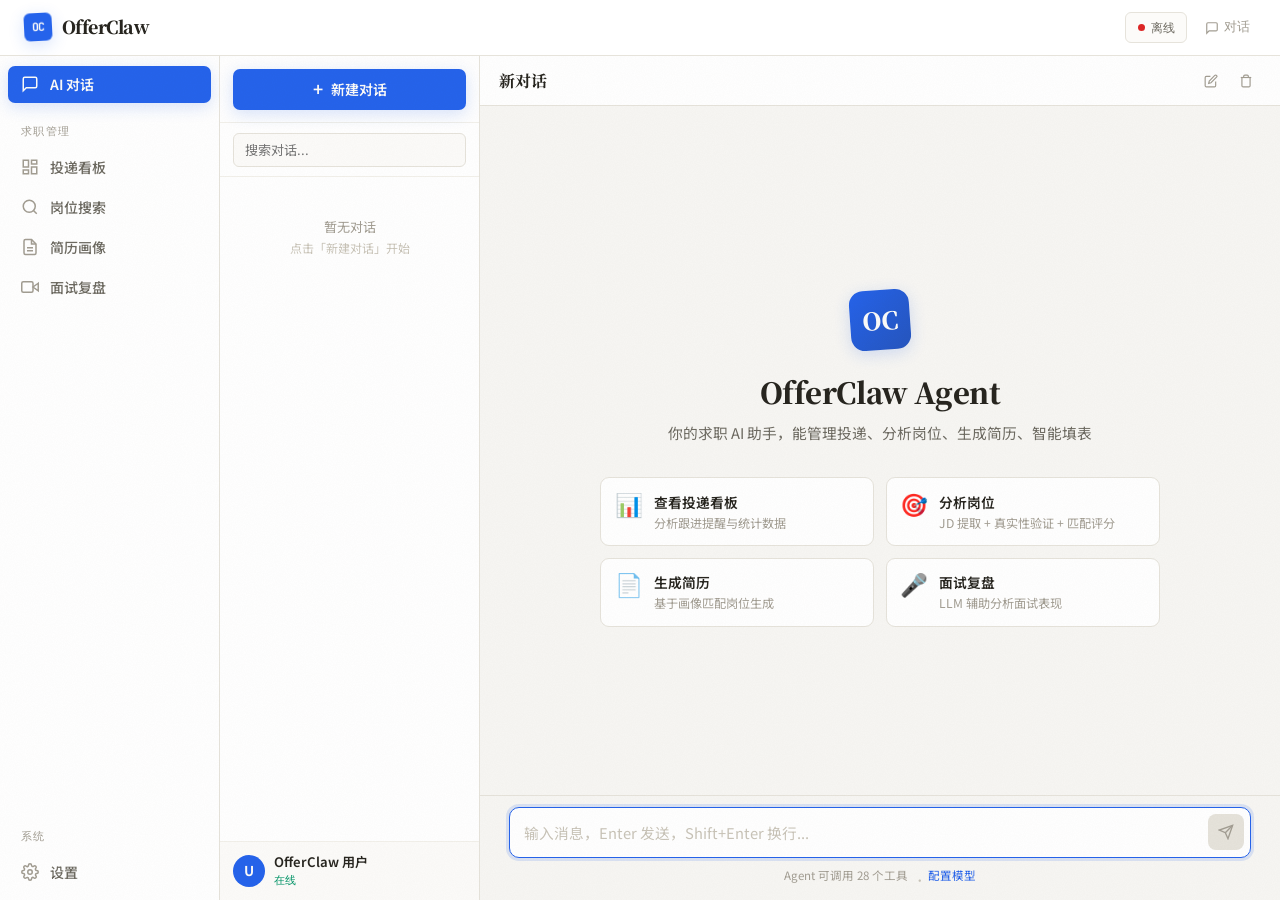
==== commit 05dc7695: "feat: 扩展升级 2.0.0 并重构前端看板/画像，补充发布物料 - 扩展: 简历解析模块(resume/)、PDF.js 库、content-widget 组件、2.0.0 版本 - 前端: 看" ====
--- a/frontend/web/index.html
+++ b/frontend/web/index.html
@@ -7,7 +7,7 @@
     <meta http-equiv="Cache-Control" content="no-cache, no-store, must-revalidate">
     <meta http-equiv="Pragma" content="no-cache">
     <meta http-equiv="Expires" content="0">
-    <link rel="stylesheet" href="styles/main.css?v=5">
+    <link rel="stylesheet" href="styles/main.css?v=9">
     <script>
         // 主题引导：在首次绘制前应用，避免 FOUC（闪烁）
         (function () {
@@ -105,7 +105,7 @@
     <div class="toast-container"></div>
 
     <!-- 共享脚本 -->
-    <script src="config.js?v=5"></script>
+    <script src="config.js?v=7"></script>
     <script src="motion.js?v=5"></script>
     <script src="app/api.js?v=5"></script>
     <script src="app/markdown.js?v=5"></script>
@@ -113,12 +113,12 @@
 
     <!-- 视图脚本 -->
     <script src="app/views/chat.js?v=5"></script>
-    <script src="app/views/kanban.js?v=5"></script>
-    <script src="app/views/profile.js?v=5"></script>
-    <script src="app/views/jobs.js?v=5"></script>
-    <script src="app/views/smart-fill.js?v=5"></script>
-    <script src="app/views/interview.js?v=5"></script>
-    <script src="app/views/settings.js?v=5"></script>
+    <script src="app/views/kanban.js?v=13"></script>
+    <script src="app/views/profile.js?v=8"></script>
+    <script src="app/views/jobs.js?v=7"></script>
+    <script src="app/views/smart-fill.js?v=6"></script>
+    <script src="app/views/interview.js?v=6"></script>
+    <script src="app/views/settings.js?v=6"></script>
 
     <!-- 主控制器 -->
     <script src="app/app.js?v=6"></script>
--- a/frontend/web/styles/main.css
+++ b/frontend/web/styles/main.css
@@ -1,53 +1,79 @@
 /* ============================================
-   OfferClaw Design System
-   Aesthetic: Editorial Paper Archive
-   - Warm paper background with subtle texture
-   - Deep olive as primary, terra as accent
+   OfferClaw Design System v2 — Modern Neutral Canvas
+   参考 GitHub Primer / Linear / Notion 的配色纪律：
+   - 近中性微着色画布（低饱和底色，任何主色放上去都协调）
+   - 每个主题一个明确主色（--olive，可被主色调选择器覆盖）
+   - 状态/语义色采用主流 Tailwind 色阶（浅色主题 600 / 暗色主题 400）
+   - 所有派生色（-dark/-soft/-deep/-glow）用 var(--ink) / var(--paper-light)
+     混合派生，明暗主题自动适配，无需逐主题覆写
    - Noto Serif SC for display, Noto Sans SC for body
    ============================================ */
 
 @import url('https://fonts.googleapis.com/css2?family=Noto+Serif+SC:wght@500;700;900&family=Noto+Sans+SC:wght@400;500;700&family=JetBrains+Mono:wght@400;500&display=swap');
 
 :root {
-    /* Paper palette */
-    --paper: #f5f1e8;
-    --paper-light: #faf8f3;
-    --paper-deep: #ede7d6;
-    --card: #fefdf9;
+    /* Canvas — 暖调中性白（Ivory） */
+    --paper: #f7f6f3;
+    --paper-light: #fcfbf9;
+    --paper-deep: #eeece6;
+    --card: #ffffff;
 
     /* Ink */
-    --ink: #2d2a26;
-    --ink-soft: #6b665e;
-    --ink-faint: #a8a299;
-    --ink-ghost: #c7c0b0;
-
-    /* Accents — olive 是主色，衍生色由 color-mix 自动派生 */
-    --olive: #6b7d0a;
-    --olive-dark: color-mix(in srgb, var(--olive) 78%, #000);
-    --olive-soft: color-mix(in srgb, var(--olive) 18%, var(--paper-light));
-    --olive-glow: color-mix(in srgb, var(--olive) 12%, transparent);
-
-    --terra: #c4664a;
-    --terra-soft: #f4ddd2;
-    --terra-deep: #9c4a30;
-
-    /* Status colors */
-    --st-applied: #6b7d0a;
-    --st-assessment: #b8860b;
-    --st-interview: #2d6a9f;
-    --st-offer: #5a7a3a;
-    --st-rejected: #b94a3a;
-    --st-withdrawn: #8a8378;
+    --ink: #27251f;
+    --ink-soft: #6d6a61;
+    --ink-faint: #a29d92;
+    --ink-ghost: #c9c4b8;
+
+    /* Primary — 主色（默认现代蓝，可被主色调选择器覆盖）
+       -dark 混向 ink：浅色主题变深（悬浮态），暗色主题自动变浅 */
+    --olive: #2563eb;
+    --olive-dark: color-mix(in srgb, var(--olive) 78%, var(--ink));
+    --olive-soft: color-mix(in srgb, var(--olive) 12%, var(--paper-light));
+    --olive-glow: color-mix(in srgb, var(--olive) 14%, transparent);
+
+    /* Warm secondary — 暖色辅助（悬浮强调、横幅等），同样自动派生 */
+    --terra: #e8590c;
+    --terra-soft: color-mix(in srgb, var(--terra) 10%, var(--paper-light));
+    --terra-deep: color-mix(in srgb, var(--terra) 80%, var(--ink));
+
+    /* Status colors — 主流语义色板（Tailwind 600 系）
+       蓝=已投递(进行中,与主色同族) 琥珀=笔试(待办) 紫=面试(活跃)
+       翠绿=录用(成功) 红=拒绝 石墨=撤回(归档)
+       -deep 混向 ink → 浅色主题深字、暗色主题浅字，自动适配 */
+    --st-applied: #2563eb;
+    --st-applied-soft: color-mix(in srgb, var(--st-applied) 12%, var(--paper-light));
+    --st-applied-deep: color-mix(in srgb, var(--st-applied) 80%, var(--ink));
+
+    --st-assessment: #d97706;
+    --st-assessment-soft: color-mix(in srgb, var(--st-assessment) 12%, var(--paper-light));
+    --st-assessment-deep: color-mix(in srgb, var(--st-assessment) 80%, var(--ink));
+
+    --st-interview: #7c3aed;
+    --st-interview-soft: color-mix(in srgb, var(--st-interview) 11%, var(--paper-light));
+    --st-interview-deep: color-mix(in srgb, var(--st-interview) 80%, var(--ink));
+
+    --st-offer: #059669;
+    --st-offer-soft: color-mix(in srgb, var(--st-offer) 11%, var(--paper-light));
+    --st-offer-deep: color-mix(in srgb, var(--st-offer) 80%, var(--ink));
+
+    --st-rejected: #dc2626;
+    --st-rejected-soft: color-mix(in srgb, var(--st-rejected) 10%, var(--paper-light));
+    --st-rejected-deep: color-mix(in srgb, var(--st-rejected) 80%, var(--ink));
+
+    --st-withdrawn: #64748b;
+    --st-withdrawn-soft: color-mix(in srgb, var(--st-withdrawn) 12%, var(--paper-light));
+    --st-withdrawn-deep: color-mix(in srgb, var(--st-withdrawn) 78%, var(--ink));
 
     /* Lines */
-    --line: #e0dacd;
-    --line-soft: #ece7da;
-    --line-faint: #f0ece1;
-
-    /* Semantic */
-    --danger: #b94a3a;
-    --success: #5a7a3a;
-    --warn: #b8860b;
+    --line: #e6e3db;
+    --line-soft: #edebe4;
+    --line-faint: #f2f0ea;
+
+    /* Semantic — 与状态色板对齐（Tailwind 600 系） */
+    --danger: #dc2626;
+    --success: #059669;
+    --warn: #d97706;
+    --info: #2563eb;
 
     /* Typography */
     --font-serif: 'Noto Serif SC', 'Songti SC', 'STSong', serif;
@@ -79,11 +105,11 @@
     color: var(--ink);
     min-height: 100vh;
     line-height: 1.6;
-    /* Paper texture: subtle dotted noise + warm radial gradients */
+    /* 氛围：主色光晕 + 暖色微光 + 中心提亮，全部由变量派生 */
     background-image:
-        radial-gradient(circle at 15% 8%, rgba(107, 125, 10, 0.05) 0%, transparent 35%),
-        radial-gradient(circle at 85% 92%, rgba(196, 102, 74, 0.04) 0%, transparent 40%),
-        radial-gradient(circle at 50% 50%, rgba(255, 253, 245, 0.4) 0%, transparent 70%);
+        radial-gradient(circle at 15% 8%, var(--olive-glow) 0%, transparent 35%),
+        radial-gradient(circle at 85% 92%, color-mix(in srgb, var(--terra) 4%, transparent) 0%, transparent 40%),
+        radial-gradient(circle at 50% 50%, rgba(255, 255, 255, 0.5) 0%, transparent 70%);
     background-attachment: fixed;
 }
 
@@ -341,7 +367,7 @@
 }
 
 .btn-danger:hover {
-    background: #fbeae6;
+    background: color-mix(in srgb, var(--danger) 9%, var(--card));
     border-color: var(--danger);
 }
 
@@ -594,9 +620,9 @@
     display: inline-block;
 }
 
-.dot.ok { background: var(--success); box-shadow: 0 0 0 3px rgba(90, 122, 58, 0.15); }
-.dot.err { background: var(--danger); box-shadow: 0 0 0 3px rgba(185, 74, 58, 0.15); }
-.dot.warn { background: var(--warn); box-shadow: 0 0 0 3px rgba(184, 134, 11, 0.15); }
+.dot.ok { background: var(--success); box-shadow: 0 0 0 3px color-mix(in srgb, var(--success) 15%, transparent); }
+.dot.err { background: var(--danger); box-shadow: 0 0 0 3px color-mix(in srgb, var(--danger) 15%, transparent); }
+.dot.warn { background: var(--warn); box-shadow: 0 0 0 3px color-mix(in srgb, var(--warn) 15%, transparent); }
 .dot.pending { background: var(--ink-faint); }
 
 /* ============================================
@@ -2086,6 +2112,55 @@
     letter-spacing: 2px;
     text-transform: uppercase;
     margin-bottom: 0.4rem;
+}
+
+/* --- 紧凑标题行：眉标 + 标题 + 副标题 放同一行 --- */
+.view-title-row {
+    display: flex;
+    align-items: center;
+    gap: 0.6rem;
+    flex-wrap: wrap;
+}
+.view-header-inline {
+    display: flex;
+    align-items: center;
+    justify-content: space-between;
+    flex-wrap: wrap;
+    gap: 0.5rem 1rem;
+    padding-bottom: 0.75rem;
+}
+.view-header-inline .view-title-row h1 { margin: 0; }
+.view-header-inline .header-eyebrow {
+    margin: 0;
+    padding: 0.16rem 0.55rem;
+    background: var(--olive-soft);
+    border-radius: 5px;
+    font-size: 0.62rem;
+    letter-spacing: 1.5px;
+    line-height: 1.4;
+}
+.view-header-inline .view-subtitle {
+    margin: 0;
+    color: var(--ink-soft);
+    font-size: 0.86rem;
+    white-space: nowrap;
+}
+/* 带搜索框的一行式标题：搜索框吸右，标题在左，副标题紧随标题 */
+.view-header-inline.has-search {
+    display: flex;
+    align-items: center;
+    gap: 0.8rem 1rem;
+    position: relative;
+}
+.view-header-inline.has-search .view-title-row { flex-shrink: 0; }
+.view-header-inline.has-search .kb-search-wrap {
+    margin-left: auto;
+    flex-shrink: 0;
+}
+@media (max-width: 720px) {
+    .view-header-inline .view-subtitle { white-space: normal; }
+    .view-header-inline.has-search { flex-wrap: wrap; }
+    .view-header-inline.has-search .kb-search-wrap { margin-left: 0; flex: 1 1 240px; }
 }
 
 /* --- Skeleton loading --- */
@@ -2165,140 +2240,141 @@
    Dark themes also get body.is-dark for texture flip.
    ============================================ */
 
-/* --- Theme: ink — Midnight Ink (dark editorial) --- */
+/* --- Theme: ink — 午夜石墨（暗色中性，GitHub Dark 风） --- */
 html[data-theme="ink"] {
-    --paper: #14171c;
-    --paper-light: #1a1e25;
-    --paper-deep: #0f1217;
-    --card: #1c2128;
-
-    --ink: #e8e6e0;
-    --ink-soft: #a8a39a;
-    --ink-faint: #6b665e;
-    --ink-ghost: #3a3a3a;
-
-    --olive: #7da3d1;
-
-    --terra: #d4a574;
-    --terra-soft: #3a2e20;
-    --terra-deep: #b08850;
-
-    --line: #2a2f37;
-    --line-soft: #23272e;
-    --line-faint: #1e2228;
+    --paper: #101216;
+    --paper-light: #171a20;
+    --paper-deep: #0b0d10;
+    --card: #1a1e25;
+
+    --ink: #ececee;
+    --ink-soft: #a6abb5;
+    --ink-faint: #6d7280;
+    --ink-ghost: #333842;
+
+    --olive: #60a5fa;
+    --terra: #e3b04b;
+
+    --line: #262b33;
+    --line-soft: #20242b;
+    --line-faint: #1b1f26;
 
     --shadow-sm: 0 1px 3px rgba(0, 0, 0, 0.3);
     --shadow-md: 0 4px 16px rgba(0, 0, 0, 0.4);
     --shadow-lg: 0 12px 40px rgba(0, 0, 0, 0.5);
-    --shadow-olive: 0 4px 16px color-mix(in srgb, var(--olive) 18%, transparent);
-}
-
-/* --- Theme: forest — Deep Forest (organic, dark green) --- */
+}
+
+/* --- Theme: forest — 森林（暗色绿调微着色） --- */
 html[data-theme="forest"] {
-    --paper: #1a2820;
-    --paper-light: #213026;
-    --paper-deep: #14201a;
-    --card: #243429;
-
-    --ink: #e8e3d0;
-    --ink-soft: #a8a090;
-    --ink-faint: #6b6558;
-    --ink-ghost: #3a4538;
-
-    --olive: #8fb049;
-
-    --terra: #d4a554;
-    --terra-soft: #3a2e18;
-    --terra-deep: #a88040;
-
-    --line: #2e3a30;
-    --line-soft: #263228;
-    --line-faint: #1f2a22;
+    --paper: #101612;
+    --paper-light: #161e18;
+    --paper-deep: #0a0f0c;
+    --card: #19221b;
+
+    --ink: #e5ebe2;
+    --ink-soft: #a3b0a2;
+    --ink-faint: #6c7870;
+    --ink-ghost: #2d3a31;
+
+    --olive: #4ade80;
+    --terra: #e3b04b;
+
+    --line: #243028;
+    --line-soft: #1e2921;
+    --line-faint: #19231c;
 
     --shadow-sm: 0 1px 3px rgba(0, 0, 0, 0.3);
     --shadow-md: 0 4px 16px rgba(0, 0, 0, 0.4);
     --shadow-lg: 0 12px 40px rgba(0, 0, 0, 0.5);
 }
 
-/* --- Theme: ocean — Tidal Deep (cool, dark blue) --- */
+/* --- Theme: ocean — 深海（暗色蓝调微着色） --- */
 html[data-theme="ocean"] {
-    --paper: #0f1a24;
-    --paper-light: #15222e;
-    --paper-deep: #0a141d;
-    --card: #182634;
-
-    --ink: #dde8f0;
-    --ink-soft: #8fa0b0;
-    --ink-faint: #5a6878;
-    --ink-ghost: #2e3a48;
-
-    --olive: #4db8a8;
-
-    --terra: #7dc4e8;
-    --terra-soft: #1e3445;
-    --terra-deep: #5098b8;
-
-    --line: #243442;
-    --line-soft: #1e2c38;
-    --line-faint: #18242e;
+    --paper: #0d1420;
+    --paper-light: #131c2b;
+    --paper-deep: #090e17;
+    --card: #16202f;
+
+    --ink: #e3eaf4;
+    --ink-soft: #9daabc;
+    --ink-faint: #66748c;
+    --ink-ghost: #283448;
+
+    --olive: #22d3ee;
+    --terra: #e8a35c;
+
+    --line: #1e2a3d;
+    --line-soft: #18232f;
+    --line-faint: #141d29;
 
     --shadow-sm: 0 1px 3px rgba(0, 0, 0, 0.3);
     --shadow-md: 0 4px 16px rgba(0, 0, 0, 0.4);
     --shadow-lg: 0 12px 40px rgba(0, 0, 0, 0.5);
 }
 
-/* --- Theme: sunset — Desert Sunset (warm light editorial) --- */
+/* --- Theme: sunset — 暖沙（浅色暖调微着色） --- */
 html[data-theme="sunset"] {
-    --paper: #faf3ec;
-    --paper-light: #fef8f2;
-    --paper-deep: #f3e6d8;
-    --card: #fffaf4;
-
-    --ink: #3a2820;
-    --ink-soft: #7d5f50;
-    --ink-faint: #b09080;
-    --ink-ghost: #d8c0b0;
-
-    --olive: #d4664a;
-
-    --terra: #c8854a;
-    --terra-soft: #f4e0c8;
-    --terra-deep: #9c6028;
-
-    --line: #ecd8c4;
-    --line-soft: #f2e4d2;
-    --line-faint: #f6ece0;
-
-    --shadow-sm: 0 1px 3px rgba(58, 40, 32, 0.05);
-    --shadow-md: 0 4px 16px rgba(58, 40, 32, 0.1);
-    --shadow-lg: 0 12px 40px rgba(58, 40, 32, 0.14);
-}
-
-/* --- Theme: mono — Brutalist Mono (stark, single red accent) --- */
+    --paper: #faf6f0;
+    --paper-light: #fefbf7;
+    --paper-deep: #f1eadd;
+    --card: #fffdf9;
+
+    --ink: #35281f;
+    --ink-soft: #786558;
+    --ink-faint: #ac988a;
+    --ink-ghost: #d8c8ba;
+
+    --olive: #e0563f;
+    --terra: #b45309;
+
+    --line: #ead9c8;
+    --line-soft: #f0e4d5;
+    --line-faint: #f4ece0;
+
+    --shadow-sm: 0 1px 3px rgba(53, 40, 31, 0.05);
+    --shadow-md: 0 4px 16px rgba(53, 40, 31, 0.1);
+    --shadow-lg: 0 12px 40px rgba(53, 40, 31, 0.14);
+}
+
+/* --- Theme: mono — 极简黑白（Vercel 式黑主色） --- */
 html[data-theme="mono"] {
     --paper: #fafafa;
     --paper-light: #ffffff;
     --paper-deep: #f0f0f0;
     --card: #ffffff;
 
-    --ink: #0a0a0a;
-    --ink-soft: #555555;
-    --ink-faint: #999999;
-    --ink-ghost: #d0d0d0;
-
-    --olive: #d63030;
-
-    --terra: #888888;
-    --terra-soft: #eeeeee;
-    --terra-deep: #555555;
-
-    --line: #e0e0e0;
+    --ink: #111111;
+    --ink-soft: #525252;
+    --ink-faint: #a3a3a3;
+    --ink-ghost: #d4d4d4;
+
+    --olive: #171717;
+    --terra: #737373;
+
+    --line: #e5e5e5;
     --line-soft: #ececec;
     --line-faint: #f4f4f4;
 
     --shadow-sm: 0 1px 3px rgba(0, 0, 0, 0.05);
     --shadow-md: 0 4px 16px rgba(0, 0, 0, 0.1);
     --shadow-lg: 0 12px 40px rgba(0, 0, 0, 0.15);
+}
+
+/* --- Dark themes: 状态/语义色提亮（Tailwind 400 系，soft/deep 随基色+ink 自动派生） --- */
+html[data-theme="ink"],
+html[data-theme="forest"],
+html[data-theme="ocean"] {
+    --st-applied: #60a5fa;
+    --st-assessment: #fbbf24;
+    --st-interview: #a78bfa;
+    --st-offer: #34d399;
+    --st-rejected: #f87171;
+    --st-withdrawn: #94a3b8;
+
+    --danger: #f87171;
+    --success: #34d399;
+    --warn: #fbbf24;
+    --info: #60a5fa;
 }
 
 /* --- Dark theme texture adjustments --- */
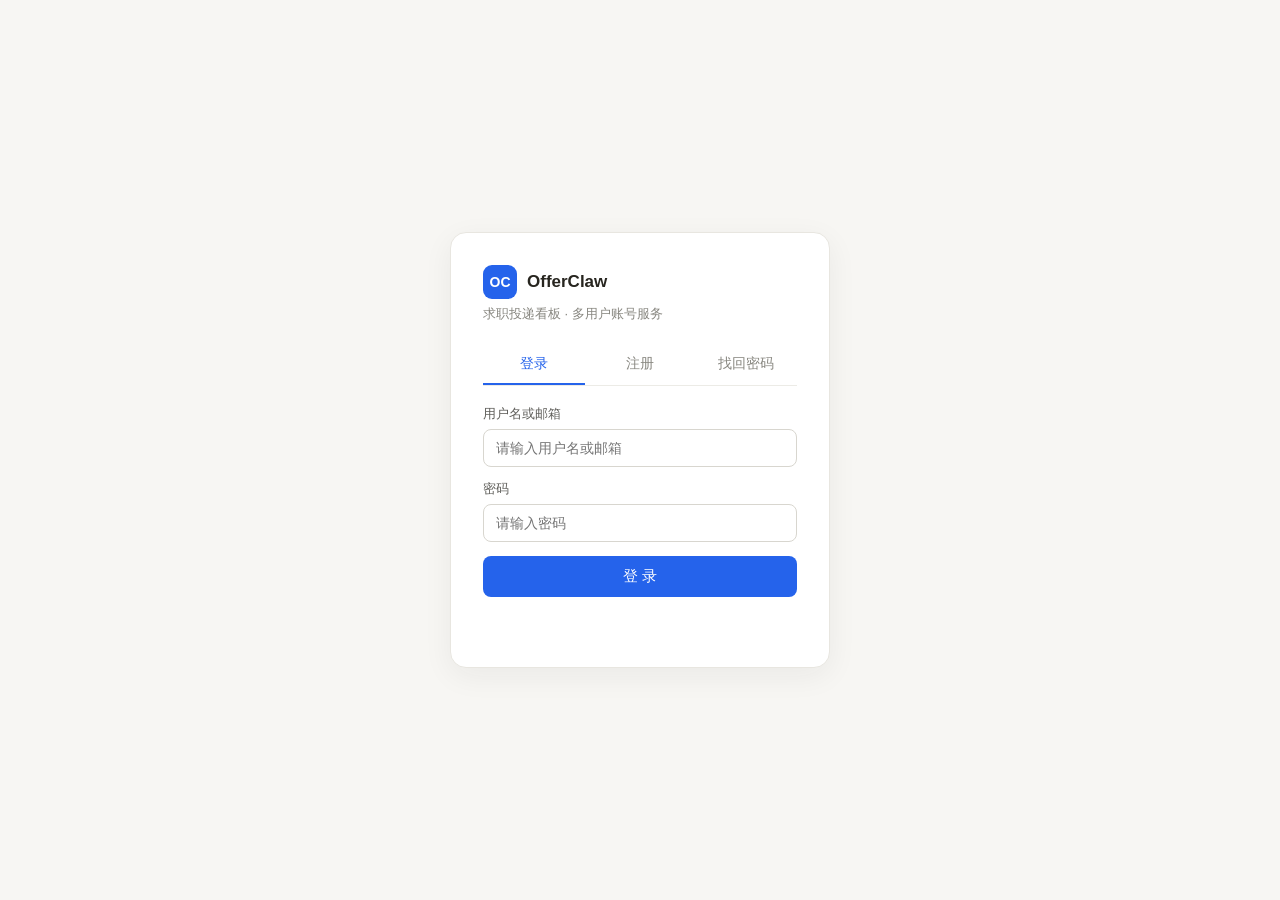
==== commit 7fdde039: "feat(frontend): 看板化导航+用户区" ====
--- a/frontend/web/index.html
+++ b/frontend/web/index.html
@@ -3,7 +3,7 @@
 <head>
     <meta charset="UTF-8">
     <meta name="viewport" content="width=device-width, initial-scale=1.0">
-    <title>OfferClaw — 求职 AI Agent</title>
+    <title>OfferClaw — 求职投递看板</title>
     <meta http-equiv="Cache-Control" content="no-cache, no-store, must-revalidate">
     <meta http-equiv="Pragma" content="no-cache">
     <meta http-equiv="Expires" content="0">
@@ -15,7 +15,6 @@
                 var t = localStorage.getItem('oc_theme') || 'paper';
                 var dark = { ink: 1, forest: 1, ocean: 1 };
                 document.documentElement.setAttribute('data-theme', t);
-                // body 还未解析，用 documentElement 上的类作为标记，DOMContentLoaded 后同步到 body
                 if (dark[t]) document.documentElement.classList.add('is-dark-pending');
             } catch (e) {}
         })();
@@ -34,22 +33,18 @@
                     <span class="health-dot"></span>
                     <span class="health-text">检查中</span>
                 </div>
-                <button class="icon-btn" id="btn-back-chat" title="返回对话" style="width:auto;padding:0 0.7rem;gap:0.3rem;font-size:0.8rem;">
-                    <svg width="14" height="14" viewBox="0 0 24 24" fill="none" stroke="currentColor" stroke-width="2"><path d="M21 15a2 2 0 0 1-2 2H7l-4 4V5a2 2 0 0 1 2-2h14a2 2 0 0 1 2 2z"/></svg>
-                    <span>对话</span>
-                </button>
+                <div class="topbar-user" title="当前登录用户">
+                    <span class="user-name" id="current-user"></span>
+                    <button class="icon-btn" id="btn-logout" title="退出登录" style="width:auto;padding:0 0.7rem;gap:0.3rem;font-size:0.8rem;">
+                        <svg width="14" height="14" viewBox="0 0 24 24" fill="none" stroke="currentColor" stroke-width="2"><path d="M9 21H5a2 2 0 0 1-2-2V5a2 2 0 0 1 2-2h4"/><polyline points="16 17 21 12 16 7"/><line x1="21" y1="12" x2="9" y2="12"/></svg>
+                        <span>退出</span>
+                    </button>
+                </div>
             </div>
         </header>
 
         <!-- 侧边导航 -->
         <nav class="app-nav">
-            <button class="nav-item" data-route="/chat">
-                <span class="nav-ico">
-                    <svg width="18" height="18" viewBox="0 0 24 24" fill="none" stroke="currentColor" stroke-width="2"><path d="M21 15a2 2 0 0 1-2 2H7l-4 4V5a2 2 0 0 1 2-2h14a2 2 0 0 1 2 2z"/></svg>
-                </span>
-                <span class="nav-label">AI 对话</span>
-            </button>
-
             <div class="nav-section-label">求职管理</div>
             <button class="nav-item" data-route="/kanban">
                 <span class="nav-ico">
@@ -57,26 +52,12 @@
                 </span>
                 <span class="nav-label">投递看板</span>
             </button>
-            <button class="nav-item" data-route="/jobs">
-                <span class="nav-ico">
-                    <svg width="18" height="18" viewBox="0 0 24 24" fill="none" stroke="currentColor" stroke-width="2"><circle cx="11" cy="11" r="8"/><line x1="21" y1="21" x2="16.65" y2="16.65"/></svg>
-                </span>
-                <span class="nav-label">岗位搜索</span>
-            </button>
             <button class="nav-item" data-route="/profile">
                 <span class="nav-ico">
                     <svg width="18" height="18" viewBox="0 0 24 24" fill="none" stroke="currentColor" stroke-width="2"><path d="M14 2H6a2 2 0 0 0-2 2v16a2 2 0 0 0 2 2h12a2 2 0 0 0 2-2V8z"/><polyline points="14 2 14 8 20 8"/><line x1="16" y1="13" x2="8" y2="13"/><line x1="16" y1="17" x2="8" y2="17"/></svg>
                 </span>
                 <span class="nav-label">简历画像</span>
             </button>
-            <!-- 智能填表正在升级为浏览器插件，暂时屏蔽入口
-            <button class="nav-item" data-route="/smart-fill">
-                <span class="nav-ico">
-                    <svg width="18" height="18" viewBox="0 0 24 24" fill="none" stroke="currentColor" stroke-width="2"><path d="M9 11l3 3L22 4"/><path d="M21 12v7a2 2 0 0 1-2 2H5a2 2 0 0 1-2-2V5a2 2 0 0 1 2-2h11"/></svg>
-                </span>
-                <span class="nav-label">智能填表</span>
-            </button>
-            -->
             <button class="nav-item" data-route="/interview">
                 <span class="nav-ico">
                     <svg width="18" height="18" viewBox="0 0 24 24" fill="none" stroke="currentColor" stroke-width="2"><path d="M23 7l-7 5 7 5V7z"/><rect x="1" y="5" width="15" height="14" rx="2" ry="2"/></svg>
@@ -107,20 +88,17 @@
     <!-- 共享脚本 -->
     <script src="config.js?v=7"></script>
     <script src="motion.js?v=5"></script>
-    <script src="app/api.js?v=5"></script>
+    <script src="app/api.js?v=7"></script>
     <script src="app/markdown.js?v=5"></script>
-    <script src="app/router.js?v=5"></script>
+    <script src="app/router.js?v=6"></script>
 
     <!-- 视图脚本 -->
-    <script src="app/views/chat.js?v=5"></script>
     <script src="app/views/kanban.js?v=13"></script>
     <script src="app/views/profile.js?v=8"></script>
-    <script src="app/views/jobs.js?v=7"></script>
-    <script src="app/views/smart-fill.js?v=6"></script>
     <script src="app/views/interview.js?v=6"></script>
-    <script src="app/views/settings.js?v=6"></script>
+    <script src="app/views/settings.js?v=7"></script>
 
     <!-- 主控制器 -->
-    <script src="app/app.js?v=6"></script>
+    <script src="app/app.js?v=7"></script>
 </body>
 </html>
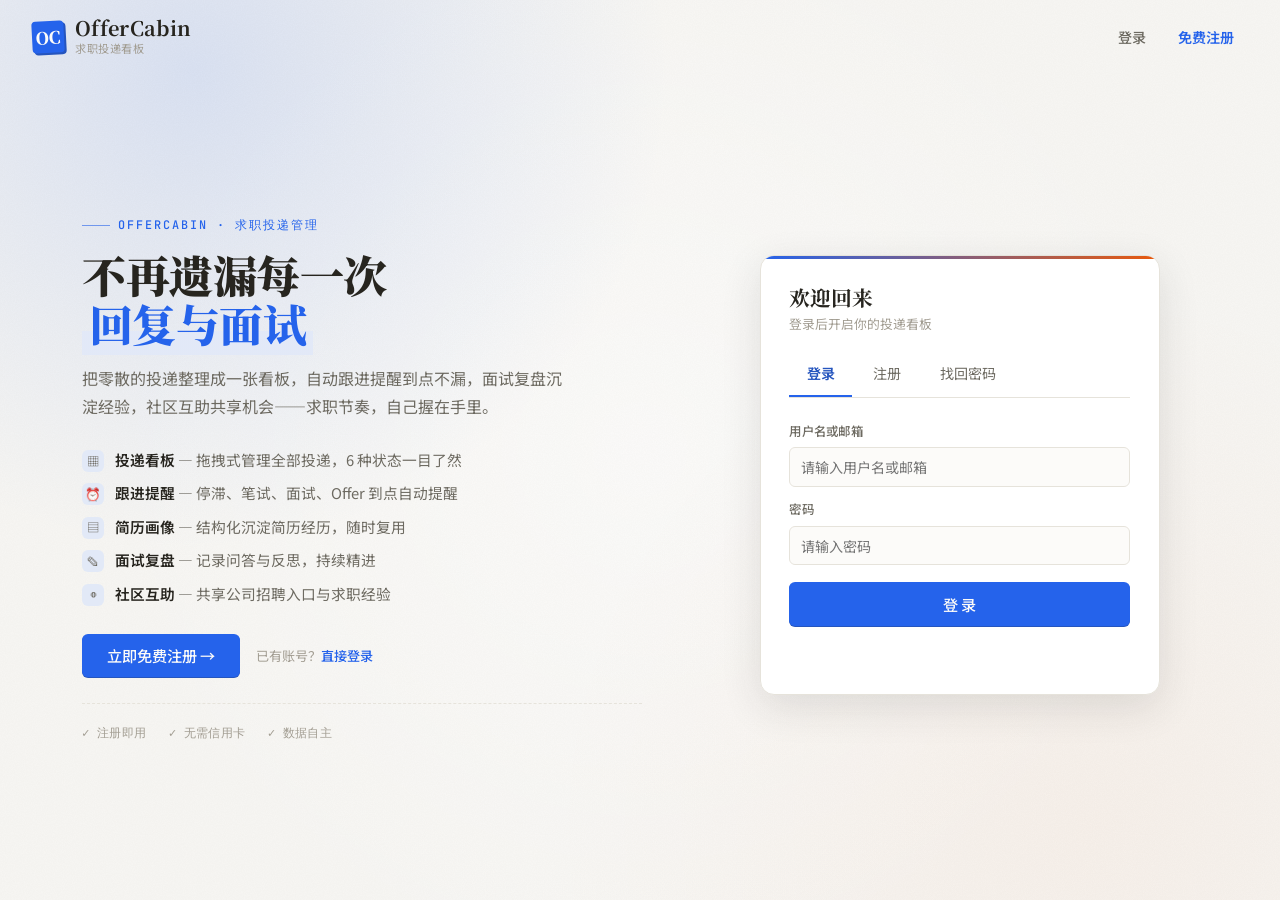
==== commit eee72e1e: "chore: 清理冗余产物/脚本并纳入 admin/memory/mcp 新模块 - 删除构建产物 dist/、第三方参考库 AI-Resume-Form-Filling-Assistant-mast" ====
--- a/frontend/web/index.html
+++ b/frontend/web/index.html
@@ -3,11 +3,11 @@
 <head>
     <meta charset="UTF-8">
     <meta name="viewport" content="width=device-width, initial-scale=1.0">
-    <title>OfferClaw — 求职投递看板</title>
+    <title>OfferCabin — 求职投递看板</title>
     <meta http-equiv="Cache-Control" content="no-cache, no-store, must-revalidate">
     <meta http-equiv="Pragma" content="no-cache">
     <meta http-equiv="Expires" content="0">
-    <link rel="stylesheet" href="styles/main.css?v=9">
+    <link rel="stylesheet" href="styles/main.css?v=10">
     <script>
         // 主题引导：在首次绘制前应用，避免 FOUC（闪烁）
         (function () {
@@ -26,18 +26,18 @@
         <header class="app-topbar">
             <div class="topbar-brand">
                 <div class="brand-mark">OC</div>
-                <span>OfferClaw</span>
+                <span>OfferCabin</span>
             </div>
             <div class="topbar-actions">
                 <div class="topbar-health" id="health-indicator" title="后端连接状态">
                     <span class="health-dot"></span>
                     <span class="health-text">检查中</span>
                 </div>
-                <div class="topbar-user" title="当前登录用户">
+                <div class="topbar-user" id="topbar-user" title="当前登录用户">
+                    <span class="user-avatar" id="user-avatar">OC</span>
                     <span class="user-name" id="current-user"></span>
-                    <button class="icon-btn" id="btn-logout" title="退出登录" style="width:auto;padding:0 0.7rem;gap:0.3rem;font-size:0.8rem;">
-                        <svg width="14" height="14" viewBox="0 0 24 24" fill="none" stroke="currentColor" stroke-width="2"><path d="M9 21H5a2 2 0 0 1-2-2V5a2 2 0 0 1 2-2h4"/><polyline points="16 17 21 12 16 7"/><line x1="21" y1="12" x2="9" y2="12"/></svg>
-                        <span>退出</span>
+                    <button class="icon-btn logout-btn" id="btn-logout" title="退出登录" aria-label="退出登录">
+                        <svg width="15" height="15" viewBox="0 0 24 24" fill="none" stroke="currentColor" stroke-width="2" stroke-linecap="round" stroke-linejoin="round"><path d="M9 21H5a2 2 0 0 1-2-2V5a2 2 0 0 1 2-2h4"/><polyline points="16 17 21 12 16 7"/><line x1="21" y1="12" x2="9" y2="12"/></svg>
                     </button>
                 </div>
             </div>
@@ -46,6 +46,18 @@
         <!-- 侧边导航 -->
         <nav class="app-nav">
             <div class="nav-section-label">求职管理</div>
+            <button class="nav-item" data-route="/chat">
+                <span class="nav-ico">
+                    <svg width="18" height="18" viewBox="0 0 24 24" fill="none" stroke="currentColor" stroke-width="2"><path d="M21 15a2 2 0 0 1-2 2H7l-4 4V5a2 2 0 0 1 2-2h14a2 2 0 0 1 2 2z"/></svg>
+                </span>
+                <span class="nav-label">AI 求职助手</span>
+            </button>
+            <button class="nav-item" data-route="/overview">
+                <span class="nav-ico">
+                    <svg width="18" height="18" viewBox="0 0 24 24" fill="none" stroke="currentColor" stroke-width="2"><rect x="3" y="3" width="18" height="18" rx="2" ry="2"/><line x1="3" y1="9" x2="21" y2="9"/><line x1="9" y1="21" x2="9" y2="9"/></svg>
+                </span>
+                <span class="nav-label">投递总览</span>
+            </button>
             <button class="nav-item" data-route="/kanban">
                 <span class="nav-ico">
                     <svg width="18" height="18" viewBox="0 0 24 24" fill="none" stroke="currentColor" stroke-width="2"><rect x="3" y="3" width="7" height="9"/><rect x="14" y="3" width="7" height="5"/><rect x="14" y="12" width="7" height="9"/><rect x="3" y="16" width="7" height="5"/></svg>
@@ -65,9 +77,29 @@
                 <span class="nav-label">面试复盘</span>
             </button>
 
+            <div class="nav-section-label">互助社区</div>
+            <button class="nav-item" data-route="/community">
+                <span class="nav-ico">
+                    <svg width="18" height="18" viewBox="0 0 24 24" fill="none" stroke="currentColor" stroke-width="2"><path d="M17 21v-2a4 4 0 0 0-4-4H5a4 4 0 0 0-4 4v2"/><circle cx="9" cy="7" r="4"/><path d="M23 21v-2a4 4 0 0 0-3-3.87"/><path d="M16 3.13a4 4 0 0 1 0 7.75"/></svg>
+                </span>
+                <span class="nav-label">社区广场</span>
+            </button>
+            <button class="nav-item" data-route="/job-shares">
+                <span class="nav-ico">
+                    <svg width="18" height="18" viewBox="0 0 24 24" fill="none" stroke="currentColor" stroke-width="2"><path d="M14 2H6a2 2 0 0 0-2 2v16a2 2 0 0 0 2 2h12a2 2 0 0 0 2-2V8z"/><polyline points="14 2 14 8 20 8"/><line x1="16" y1="13" x2="8" y2="13"/><line x1="16" y1="17" x2="8" y2="17"/><polyline points="10 9 9 9 8 9"/></svg>
+                </span>
+                <span class="nav-label">投递分享</span>
+            </button>
+
             <div class="nav-spacer"></div>
 
             <div class="nav-section-label">系统</div>
+            <a class="nav-item" id="nav-admin" data-admin href="#" target="_blank" rel="noopener" style="display:none">
+                <span class="nav-ico">
+                    <svg width="18" height="18" viewBox="0 0 24 24" fill="none" stroke="currentColor" stroke-width="2"><path d="M12 22s8-4 8-10V5l-8-3-8 3v7c0 6 8 10 8 10z"/></svg>
+                </span>
+                <span class="nav-label">管理后台</span>
+            </a>
             <button class="nav-item" data-route="/settings">
                 <span class="nav-ico">
                     <svg width="18" height="18" viewBox="0 0 24 24" fill="none" stroke="currentColor" stroke-width="2"><circle cx="12" cy="12" r="3"/><path d="M19.4 15a1.65 1.65 0 0 0 .33 1.82l.06.06a2 2 0 0 1 0 2.83 2 2 0 0 1-2.83 0l-.06-.06a1.65 1.65 0 0 0-1.82-.33 1.65 1.65 0 0 0-1 1.51V21a2 2 0 0 1-4 0v-.09A1.65 1.65 0 0 0 9 19.4a1.65 1.65 0 0 0-1.82.33l-.06.06a2 2 0 0 1-2.83 0 2 2 0 0 1 0-2.83l.06-.06a1.65 1.65 0 0 0 .33-1.82 1.65 1.65 0 0 0-1.51-1H3a2 2 0 0 1 0-4h.09A1.65 1.65 0 0 0 4.6 9a1.65 1.65 0 0 0-.33-1.82l-.06-.06a2 2 0 0 1 0-2.83 2 2 0 0 1 2.83 0l.06.06a1.65 1.65 0 0 0 1.82.33H9a1.65 1.65 0 0 0 1-1.51V3a2 2 0 0 1 4 0v.09a1.65 1.65 0 0 0 1 1.51 1.65 1.65 0 0 0 1.82-.33l.06-.06a2 2 0 0 1 2.83 0 2 2 0 0 1 0 2.83l-.06.06a1.65 1.65 0 0 0-.33 1.82V9a1.65 1.65 0 0 0 1.51 1H21a2 2 0 0 1 0 4h-.09a1.65 1.65 0 0 0-1.51 1z"/></svg>
@@ -88,17 +120,21 @@
     <!-- 共享脚本 -->
     <script src="config.js?v=7"></script>
     <script src="motion.js?v=5"></script>
-    <script src="app/api.js?v=7"></script>
-    <script src="app/markdown.js?v=5"></script>
-    <script src="app/router.js?v=6"></script>
+    <script src="app/api.js?v=8"></script>
+    <script src="app/markdown.js?v=6"></script>
+    <script src="app/router.js?v=8"></script>
 
     <!-- 视图脚本 -->
-    <script src="app/views/kanban.js?v=13"></script>
-    <script src="app/views/profile.js?v=8"></script>
+    <script src="app/views/chat.js?v=2"></script>
+    <script src="app/views/overview.js?v=2"></script>
+    <script src="app/views/kanban.js?v=24"></script>
+    <script src="app/views/profile.js?v=11"></script>
     <script src="app/views/interview.js?v=6"></script>
-    <script src="app/views/settings.js?v=7"></script>
+    <script src="app/views/community.js?v=1"></script>
+    <script src="app/views/job-shares.js?v=2"></script>
+    <script src="app/views/settings.js?v=9"></script>
 
     <!-- 主控制器 -->
-    <script src="app/app.js?v=7"></script>
+    <script src="app/app.js?v=9"></script>
 </body>
 </html>
--- a/frontend/web/styles/main.css
+++ b/frontend/web/styles/main.css
@@ -0,0 +1,3028 @@
+/* ============================================
+   OfferCabin Design System v2 — Modern Neutral Canvas
+   参考 GitHub Primer / Linear / Notion 的配色纪律：
+   - 近中性微着色画布（低饱和底色，任何主色放上去都协调）
+   - 每个主题一个明确主色（--olive，可被主色调选择器覆盖）
+   - 状态/语义色采用主流 Tailwind 色阶（浅色主题 600 / 暗色主题 400）
+   - 所有派生色（-dark/-soft/-deep/-glow）用 var(--ink) / var(--paper-light)
+     混合派生，明暗主题自动适配，无需逐主题覆写
+   - Noto Serif SC for display, Noto Sans SC for body
+   ============================================ */
+
+@import url('https://fonts.googleapis.com/css2?family=Noto+Serif+SC:wght@500;700;900&family=Noto+Sans+SC:wght@400;500;700&family=JetBrains+Mono:wght@400;500&display=swap');
+
+:root {
+    /* Canvas — 暖调中性白（Ivory） */
+    --paper: #f7f6f3;
+    --paper-light: #fcfbf9;
+    --paper-deep: #eeece6;
+    --card: #ffffff;
+
+    /* Ink */
+    --ink: #27251f;
+    --ink-soft: #6d6a61;
+    --ink-faint: #a29d92;
+    --ink-ghost: #c9c4b8;
+
+    /* Primary — 主色（默认现代蓝，可被主色调选择器覆盖）
+       -dark 混向 ink：浅色主题变深（悬浮态），暗色主题自动变浅 */
+    --olive: #2563eb;
+    --olive-dark: color-mix(in srgb, var(--olive) 78%, var(--ink));
+    --olive-soft: color-mix(in srgb, var(--olive) 12%, var(--paper-light));
+    --olive-glow: color-mix(in srgb, var(--olive) 14%, transparent);
+
+    /* Warm secondary — 暖色辅助（悬浮强调、横幅等），同样自动派生 */
+    --terra: #e8590c;
+    --terra-soft: color-mix(in srgb, var(--terra) 10%, var(--paper-light));
+    --terra-deep: color-mix(in srgb, var(--terra) 80%, var(--ink));
+
+    /* Status colors — 主流语义色板（Tailwind 600 系）
+       蓝=已投递(进行中,与主色同族) 琥珀=笔试(待办) 紫=面试(活跃)
+       翠绿=录用(成功) 红=拒绝 石墨=撤回(归档)
+       -deep 混向 ink → 浅色主题深字、暗色主题浅字，自动适配 */
+    --st-applied: #2563eb;
+    --st-applied-soft: color-mix(in srgb, var(--st-applied) 12%, var(--paper-light));
+    --st-applied-deep: color-mix(in srgb, var(--st-applied) 80%, var(--ink));
+
+    --st-assessment: #d97706;
+    --st-assessment-soft: color-mix(in srgb, var(--st-assessment) 12%, var(--paper-light));
+    --st-assessment-deep: color-mix(in srgb, var(--st-assessment) 80%, var(--ink));
+
+    --st-interview: #7c3aed;
+    --st-interview-soft: color-mix(in srgb, var(--st-interview) 11%, var(--paper-light));
+    --st-interview-deep: color-mix(in srgb, var(--st-interview) 80%, var(--ink));
+
+    --st-offer: #059669;
+    --st-offer-soft: color-mix(in srgb, var(--st-offer) 11%, var(--paper-light));
+    --st-offer-deep: color-mix(in srgb, var(--st-offer) 80%, var(--ink));
+
+    --st-rejected: #dc2626;
+    --st-rejected-soft: color-mix(in srgb, var(--st-rejected) 10%, var(--paper-light));
+    --st-rejected-deep: color-mix(in srgb, var(--st-rejected) 80%, var(--ink));
+
+    --st-withdrawn: #64748b;
+    --st-withdrawn-soft: color-mix(in srgb, var(--st-withdrawn) 12%, var(--paper-light));
+    --st-withdrawn-deep: color-mix(in srgb, var(--st-withdrawn) 78%, var(--ink));
+
+    /* Lines */
+    --line: #e6e3db;
+    --line-soft: #edebe4;
+    --line-faint: #f2f0ea;
+
+    /* Semantic — 与状态色板对齐（Tailwind 600 系） */
+    --danger: #dc2626;
+    --success: #059669;
+    --warn: #d97706;
+    --info: #2563eb;
+
+    /* Typography */
+    --font-serif: 'Noto Serif SC', 'Songti SC', 'STSong', serif;
+    --font-sans: 'Noto Sans SC', -apple-system, BlinkMacSystemFont, 'Helvetica Neue', sans-serif;
+    --font-mono: 'JetBrains Mono', 'Cascadia Code', Consolas, monospace;
+
+    /* Shadows */
+    --shadow-sm: 0 1px 3px rgba(45, 42, 38, 0.04);
+    --shadow-md: 0 4px 16px rgba(45, 42, 38, 0.08);
+    --shadow-lg: 0 12px 40px rgba(45, 42, 38, 0.12);
+    --shadow-olive: 0 4px 16px color-mix(in srgb, var(--olive) 18%, transparent);
+
+    /* Motion */
+    --ease: cubic-bezier(0.4, 0, 0.2, 1);
+    --ease-out: cubic-bezier(0.16, 1, 0.3, 1);
+}
+
+* {
+    margin: 0;
+    padding: 0;
+    box-sizing: border-box;
+}
+
+html { scroll-behavior: smooth; }
+
+body {
+    font-family: var(--font-sans);
+    background: var(--paper);
+    color: var(--ink);
+    min-height: 100vh;
+    line-height: 1.6;
+    /* 氛围：主色光晕 + 暖色微光 + 中心提亮，全部由变量派生 */
+    background-image:
+        radial-gradient(circle at 15% 8%, var(--olive-glow) 0%, transparent 35%),
+        radial-gradient(circle at 85% 92%, color-mix(in srgb, var(--terra) 4%, transparent) 0%, transparent 40%),
+        radial-gradient(circle at 50% 50%, rgba(255, 255, 255, 0.5) 0%, transparent 70%);
+    background-attachment: fixed;
+}
+
+/* Decorative grain overlay */
+body::before {
+    content: '';
+    position: fixed;
+    inset: 0;
+    pointer-events: none;
+    z-index: 1;
+    opacity: 0.4;
+    background-image: url("data:image/svg+xml,%3Csvg xmlns='http://www.w3.org/2000/svg' width='200' height='200' viewBox='0 0 200 200'%3E%3Cfilter id='n'%3E%3CfeTurbulence type='fractalNoise' baseFrequency='0.9' numOctaves='2' stitchTiles='stitch'/%3E%3CfeColorMatrix values='0 0 0 0 0.18 0 0 0 0 0.16 0 0 0 0 0.14 0 0 0 0.08 0'/%3E%3C/filter%3E%3Crect width='200' height='200' filter='url(%23n)'/%3E%3C/svg%3E");
+    mix-blend-mode: multiply;
+}
+
+/* All content sits above grain */
+.navbar, .container, .modal-overlay, .toast-container {
+    position: relative;
+    z-index: 2;
+}
+
+/* ============================================
+   NAVBAR — Editorial masthead
+   ============================================ */
+.navbar {
+    background: rgba(254, 253, 249, 0.92);
+    backdrop-filter: blur(12px) saturate(120%);
+    -webkit-backdrop-filter: blur(12px) saturate(120%);
+    border-bottom: 1px solid var(--line);
+    padding: 0.9rem 2rem;
+    display: flex;
+    justify-content: space-between;
+    align-items: center;
+    position: sticky;
+    top: 0;
+    z-index: 100;
+}
+
+.navbar::after {
+    content: '';
+    position: absolute;
+    left: 0; right: 0; bottom: -1px;
+    height: 1px;
+    background: linear-gradient(90deg, transparent, var(--olive) 30%, var(--olive) 70%, transparent);
+    opacity: 0.5;
+}
+
+.nav-brand {
+    display: flex;
+    align-items: center;
+    gap: 0.7rem;
+}
+
+.nav-brand-mark {
+    width: 32px;
+    height: 32px;
+    background: var(--olive);
+    color: var(--paper-light);
+    display: grid;
+    place-items: center;
+    font-family: var(--font-serif);
+    font-weight: 900;
+    font-size: 1.05rem;
+    border-radius: 4px;
+    transform: rotate(-3deg);
+    box-shadow: 2px 2px 0 var(--olive-dark);
+    transition: transform 0.3s var(--ease);
+}
+
+.nav-brand:hover .nav-brand-mark {
+    transform: rotate(0deg);
+}
+
+.nav-brand-text h1 {
+    font-family: var(--font-serif);
+    font-size: 1.25rem;
+    font-weight: 700;
+    color: var(--ink);
+    margin: 0;
+    letter-spacing: 0.3px;
+    line-height: 1.2;
+}
+
+.nav-brand-text p {
+    font-size: 0.7rem;
+    color: var(--ink-faint);
+    margin: 0;
+    letter-spacing: 0.5px;
+    text-transform: uppercase;
+}
+
+.nav-links {
+    display: flex;
+    gap: 0.3rem;
+    align-items: center;
+}
+
+.nav-links a {
+    text-decoration: none;
+    color: var(--ink-soft);
+    font-weight: 500;
+    font-size: 0.85rem;
+    padding: 0.45rem 0.85rem;
+    border-radius: 6px;
+    transition: all 0.2s var(--ease);
+    position: relative;
+    display: flex;
+    align-items: center;
+    gap: 0.35rem;
+}
+
+.nav-links a:hover {
+    color: var(--olive);
+    background: var(--olive-glow);
+}
+
+.nav-links a.active {
+    color: var(--olive-dark);
+    background: var(--olive-soft);
+    font-weight: 600;
+}
+
+.nav-links a.active::before {
+    content: '';
+    position: absolute;
+    left: 0.4rem;
+    right: 0.4rem;
+    bottom: 0.2rem;
+    height: 1px;
+    background: var(--olive);
+}
+
+/* ============================================
+   LAYOUT
+   ============================================ */
+.container {
+    max-width: 1400px;
+    margin: 0 auto;
+    padding: 2rem 1.8rem 4rem;
+}
+
+.container-narrow {
+    max-width: 880px;
+}
+
+/* Page header — editorial title block */
+.page-header {
+    display: flex;
+    justify-content: space-between;
+    align-items: flex-end;
+    margin-bottom: 1.8rem;
+    padding-bottom: 1.3rem;
+    border-bottom: 2px solid var(--ink);
+    position: relative;
+    gap: 1rem;
+    flex-wrap: wrap;
+}
+
+.page-header::after {
+    content: '';
+    position: absolute;
+    bottom: -2px;
+    left: 0;
+    width: 80px;
+    height: 2px;
+    background: var(--olive);
+}
+
+.page-title-group .eyebrow {
+    font-family: var(--font-mono);
+    font-size: 0.72rem;
+    color: var(--olive);
+    letter-spacing: 2px;
+    text-transform: uppercase;
+    margin-bottom: 0.3rem;
+    font-weight: 500;
+}
+
+.page-title {
+    font-family: var(--font-serif);
+    font-size: 2rem;
+    font-weight: 900;
+    color: var(--ink);
+    margin: 0;
+    line-height: 1.15;
+    letter-spacing: -0.3px;
+}
+
+.page-subtitle {
+    font-size: 0.88rem;
+    color: var(--ink-soft);
+    margin: 0.4rem 0 0;
+    max-width: 600px;
+}
+
+.header-actions {
+    display: flex;
+    gap: 0.5rem;
+    flex-wrap: wrap;
+    align-items: center;
+}
+
+/* ============================================
+   BUTTONS
+   ============================================ */
+.btn {
+    padding: 0.55rem 1.1rem;
+    border: 1px solid transparent;
+    border-radius: 6px;
+    font-size: 0.85rem;
+    font-weight: 500;
+    font-family: inherit;
+    cursor: pointer;
+    transition: all 0.2s var(--ease);
+    display: inline-flex;
+    align-items: center;
+    gap: 0.4rem;
+    text-decoration: none;
+    white-space: nowrap;
+    line-height: 1.2;
+}
+
+.btn-primary {
+    background: var(--olive);
+    color: var(--paper-light);
+    box-shadow: 0 1px 0 var(--olive-dark);
+}
+
+.btn-primary:hover {
+    background: var(--olive-dark);
+    transform: translateY(-1px);
+    box-shadow: 0 4px 12px var(--shadow-olive);
+}
+
+.btn-primary:active {
+    transform: translateY(0);
+}
+
+.btn-ghost {
+    background: transparent;
+    color: var(--ink-soft);
+    border: 1px solid var(--line);
+}
+
+.btn-ghost:hover {
+    background: var(--card);
+    border-color: var(--olive);
+    color: var(--olive);
+}
+
+.btn-danger {
+    background: transparent;
+    color: var(--danger);
+    border: 1px solid var(--line);
+}
+
+.btn-danger:hover {
+    background: color-mix(in srgb, var(--danger) 9%, var(--card));
+    border-color: var(--danger);
+}
+
+.btn-sm {
+    padding: 0.35rem 0.75rem;
+    font-size: 0.78rem;
+}
+
+.btn:disabled {
+    opacity: 0.5;
+    cursor: not-allowed;
+    transform: none !important;
+}
+
+/* ============================================
+   CARDS
+   ============================================ */
+.card {
+    background: var(--card);
+    border: 1px solid var(--line);
+    border-radius: 10px;
+    padding: 1.3rem 1.5rem;
+    margin-bottom: 0.9rem;
+    transition: box-shadow 0.2s var(--ease), transform 0.2s var(--ease);
+    position: relative;
+}
+
+.card:hover {
+    box-shadow: var(--shadow-md);
+}
+
+.card-header {
+    display: flex;
+    justify-content: space-between;
+    align-items: center;
+    margin-bottom: 1rem;
+    padding-bottom: 0.7rem;
+    border-bottom: 1px dashed var(--line-soft);
+}
+
+.card-title {
+    font-family: var(--font-serif);
+    font-size: 1.02rem;
+    font-weight: 700;
+    color: var(--ink);
+    margin: 0;
+}
+
+.card-index {
+    font-family: var(--font-serif);
+    font-style: italic;
+    font-size: 0.78rem;
+    color: var(--ink-faint);
+}
+
+/* ============================================
+   FORMS
+   ============================================ */
+.form-grid {
+    display: grid;
+    grid-template-columns: repeat(2, 1fr);
+    gap: 1rem;
+}
+
+.form-field {
+    display: flex;
+    flex-direction: column;
+    gap: 0.35rem;
+}
+
+.form-field.full {
+    grid-column: 1 / -1;
+}
+
+.form-field label {
+    font-size: 0.78rem;
+    color: var(--ink-soft);
+    font-weight: 500;
+    letter-spacing: 0.3px;
+}
+
+.form-field input,
+.form-field select,
+.form-field textarea {
+    padding: 0.55rem 0.7rem;
+    border: 1px solid var(--line);
+    border-radius: 6px;
+    font-size: 0.88rem;
+    font-family: inherit;
+    color: var(--ink);
+    background: var(--paper-light);
+    transition: all 0.2s var(--ease);
+    width: 100%;
+}
+
+.form-field input:focus,
+.form-field select:focus,
+.form-field textarea:focus {
+    outline: none;
+    border-color: var(--olive);
+    background: white;
+    box-shadow: 0 0 0 3px var(--olive-glow);
+}
+
+.form-field textarea {
+    resize: vertical;
+    min-height: 70px;
+}
+
+/* ============================================
+   TABS
+   ============================================ */
+.tabs {
+    display: flex;
+    gap: 0.2rem;
+    margin-bottom: 1.5rem;
+    border-bottom: 1px solid var(--line);
+    overflow-x: auto;
+}
+
+.tab {
+    padding: 0.7rem 1.1rem;
+    background: none;
+    border: none;
+    font-family: inherit;
+    font-size: 0.88rem;
+    color: var(--ink-soft);
+    cursor: pointer;
+    border-bottom: 2px solid transparent;
+    transition: all 0.2s var(--ease);
+    white-space: nowrap;
+    display: flex;
+    align-items: center;
+    gap: 0.4rem;
+}
+
+.tab:hover {
+    color: var(--olive);
+}
+
+.tab.active {
+    color: var(--olive-dark);
+    border-bottom-color: var(--olive);
+    font-weight: 600;
+}
+
+.tab-badge {
+    background: var(--olive-soft);
+    color: var(--olive-dark);
+    font-size: 0.7rem;
+    padding: 0.1rem 0.45rem;
+    border-radius: 10px;
+    font-weight: 600;
+}
+
+/* ============================================
+   TOAST
+   ============================================ */
+.toast-container {
+    position: fixed;
+    top: 80px;
+    right: 24px;
+    z-index: 1000;
+    display: flex;
+    flex-direction: column;
+    gap: 0.5rem;
+    pointer-events: none;
+}
+
+.toast {
+    background: var(--card);
+    border: 1px solid var(--line);
+    border-left: 3px solid var(--olive);
+    padding: 0.75rem 1.1rem;
+    border-radius: 6px;
+    font-size: 0.85rem;
+    color: var(--ink);
+    box-shadow: var(--shadow-lg);
+    animation: toastIn 0.3s var(--ease-out);
+    max-width: 340px;
+    pointer-events: auto;
+}
+
+.toast.success { border-left-color: var(--success); }
+.toast.error { border-left-color: var(--danger); }
+
+@keyframes toastIn {
+    from { transform: translateX(30px); opacity: 0; }
+    to { transform: translateX(0); opacity: 1; }
+}
+
+/* ============================================
+   LOADING
+   ============================================ */
+.loading {
+    text-align: center;
+    padding: 3rem;
+    color: var(--ink-faint);
+}
+
+.spinner {
+    display: inline-block;
+    width: 32px;
+    height: 32px;
+    border: 3px solid var(--line);
+    border-top-color: var(--olive);
+    border-radius: 50%;
+    animation: spin 0.8s linear infinite;
+}
+
+@keyframes spin {
+    to { transform: rotate(360deg); }
+}
+
+/* ============================================
+   EMPTY STATES
+   ============================================ */
+.empty-card {
+    text-align: center;
+    padding: 2.5rem 1rem;
+    color: var(--ink-faint);
+    border: 1px dashed var(--line);
+    border-radius: 10px;
+    background: var(--paper-light);
+}
+
+.empty-card p {
+    margin: 0.3rem 0;
+    font-size: 0.88rem;
+}
+
+.empty-card .empty-icon {
+    font-size: 1.8rem;
+    opacity: 0.5;
+}
+
+/* ============================================
+   UTILITY
+   ============================================ */
+.text-mono { font-family: var(--font-mono); }
+.text-faint { color: var(--ink-faint); }
+.text-soft { color: var(--ink-soft); }
+.text-olive { color: var(--olive); }
+.text-danger { color: var(--danger); }
+
+.dot {
+    width: 8px;
+    height: 8px;
+    border-radius: 50%;
+    display: inline-block;
+}
+
+.dot.ok { background: var(--success); box-shadow: 0 0 0 3px color-mix(in srgb, var(--success) 15%, transparent); }
+.dot.err { background: var(--danger); box-shadow: 0 0 0 3px color-mix(in srgb, var(--danger) 15%, transparent); }
+.dot.warn { background: var(--warn); box-shadow: 0 0 0 3px color-mix(in srgb, var(--warn) 15%, transparent); }
+.dot.pending { background: var(--ink-faint); }
+
+/* ============================================
+   ANIMATIONS
+   ============================================ */
+@keyframes fadeIn {
+    from { opacity: 0; transform: translateY(8px); }
+    to { opacity: 1; transform: translateY(0); }
+}
+
+@keyframes slideUp {
+    from { transform: translateY(20px); opacity: 0; }
+    to { transform: translateY(0); opacity: 1; }
+}
+
+.panel { animation: fadeIn 0.3s var(--ease); }
+
+/* ============================================
+   RESPONSIVE
+   ============================================ */
+@media (max-width: 768px) {
+    .navbar {
+        padding: 0.8rem 1rem;
+        flex-wrap: wrap;
+        gap: 0.6rem;
+    }
+    .nav-links {
+        gap: 0.2rem;
+        width: 100%;
+        overflow-x: auto;
+    }
+    .nav-links a {
+        padding: 0.35rem 0.6rem;
+        font-size: 0.8rem;
+    }
+    .container {
+        padding: 1.3rem 1rem 3rem;
+    }
+    .page-title { font-size: 1.6rem; }
+    .form-grid { grid-template-columns: 1fr; }
+}
+
+/* Legacy compat for old pages */
+.hero {
+    text-align: center;
+    padding: 3rem 0;
+}
+
+.hero h2 {
+    font-family: var(--font-serif);
+    font-size: 2.5rem;
+    margin-bottom: 1rem;
+    color: var(--ink);
+}
+
+.hero p {
+    font-size: 1.15rem;
+    color: var(--ink-soft);
+}
+
+.quick-actions {
+    display: grid;
+    grid-template-columns: repeat(auto-fit, minmax(280px, 1fr));
+    gap: 1.2rem;
+    margin-top: 2rem;
+}
+
+.action-card {
+    background: var(--card);
+    border: 1px solid var(--line);
+    border-radius: 10px;
+    padding: 1.8rem;
+    transition: all 0.3s var(--ease);
+    position: relative;
+    overflow: hidden;
+}
+
+.action-card::before {
+    content: '';
+    position: absolute;
+    top: 0;
+    left: 0;
+    right: 0;
+    height: 3px;
+    background: var(--olive);
+    transform: scaleX(0);
+    transform-origin: left;
+    transition: transform 0.4s var(--ease);
+}
+
+.action-card:hover {
+    transform: translateY(-3px);
+    box-shadow: var(--shadow-lg);
+}
+
+.action-card:hover::before {
+    transform: scaleX(1);
+}
+
+.action-card h3 {
+    font-family: var(--font-serif);
+    margin-bottom: 0.6rem;
+    font-size: 1.15rem;
+    color: var(--ink);
+}
+
+.action-card p {
+    color: var(--ink-soft);
+    margin-bottom: 1.2rem;
+    font-size: 0.88rem;
+    line-height: 1.6;
+}
+
+.footer {
+    text-align: center;
+    padding: 2rem;
+    margin-top: 3rem;
+    border-top: 1px solid var(--line);
+    color: var(--ink-faint);
+    font-size: 0.82rem;
+    font-family: var(--font-mono);
+    letter-spacing: 0.5px;
+}
+
+/* ============================================
+   MOTION SYSTEM v2 — Editorial Paper Archive
+   Choreographed entrances, live indicators,
+   count-up numerics, animated bars, refined hover.
+   Keeps the calm paper aesthetic; adds intentionality.
+   ============================================ */
+
+/* --- Reveal: hidden initial state, .in triggers entrance --- */
+.reveal {
+    opacity: 0;
+    transform: translateY(14px);
+    transition:
+        opacity 0.6s var(--ease-out),
+        transform 0.6s var(--ease-out);
+    transition-delay: var(--reveal-delay, 0ms);
+    will-change: opacity, transform;
+    /* Safety net: if JS never adds .in, reveal after 3s */
+    animation: revealSafety 0s 3s forwards;
+}
+.reveal.in {
+    opacity: 1;
+    transform: translateY(0);
+}
+/* Horizontal variant for sidebar-style elements */
+.reveal-x {
+    opacity: 0;
+    transform: translateX(-14px);
+    transition: opacity 0.5s var(--ease-out), transform 0.5s var(--ease-out);
+    transition-delay: var(--reveal-delay, 0ms);
+    animation: revealSafety 0s 3s forwards;
+}
+.reveal-x.in { opacity: 1; transform: translateX(0); }
+/* Scale variant for hero/feature blocks */
+.reveal-scale {
+    opacity: 0;
+    transform: scale(0.96) translateY(8px);
+    transition: opacity 0.6s var(--ease-out), transform 0.6s var(--ease-out);
+    transition-delay: var(--reveal-delay, 0ms);
+    animation: revealSafety 0s 3s forwards;
+}
+.reveal-scale.in { opacity: 1; transform: scale(1) translateY(0); }
+@keyframes revealSafety {
+    to { opacity: 1; transform: none; }
+}
+
+/* --- Staggered children: apply to parent, kids animate in sequence --- */
+.stagger > * {
+    animation: staggerIn 0.55s var(--ease-out) backwards;
+}
+.stagger > *:nth-child(1) { animation-delay: 0.04s; }
+.stagger > *:nth-child(2) { animation-delay: 0.10s; }
+.stagger > *:nth-child(3) { animation-delay: 0.16s; }
+.stagger > *:nth-child(4) { animation-delay: 0.22s; }
+.stagger > *:nth-child(5) { animation-delay: 0.28s; }
+.stagger > *:nth-child(6) { animation-delay: 0.34s; }
+.stagger > *:nth-child(7) { animation-delay: 0.40s; }
+.stagger > *:nth-child(8) { animation-delay: 0.46s; }
+.stagger > *:nth-child(n+9) { animation-delay: 0.52s; }
+@keyframes staggerIn {
+    from { opacity: 0; transform: translateY(12px); }
+    to   { opacity: 1; transform: translateY(0); }
+}
+
+/* --- Pulse: live status indicators breathe --- */
+.pulse-dot {
+    position: relative;
+}
+.pulse-dot::after {
+    content: '';
+    position: absolute;
+    inset: -3px;
+    border-radius: 50%;
+    border: 2px solid currentColor;
+    opacity: 0;
+    animation: pulseRing 2.2s var(--ease) infinite;
+}
+.pulse-dot.ok { color: var(--success); }
+.pulse-dot.err { color: var(--danger); }
+.pulse-dot.warn { color: var(--warn); }
+.pulse-dot.pending { color: var(--ink-faint); }
+.pulse-dot.pending::after { animation-duration: 3s; opacity: 0.4; }
+@keyframes pulseRing {
+    0%   { transform: scale(0.6); opacity: 0.8; }
+    70%  { transform: scale(1.8); opacity: 0; }
+    100% { transform: scale(1.8); opacity: 0; }
+}
+
+/* --- Shimmer: moving light sweep along accent bars --- */
+.shimmer-line {
+    position: relative;
+    overflow: hidden;
+}
+.shimmer-line::after {
+    content: '';
+    position: absolute;
+    top: 0; bottom: 0;
+    left: -50%;
+    width: 50%;
+    background: linear-gradient(
+        90deg,
+        transparent 0%,
+        rgba(255, 253, 245, 0.55) 50%,
+        transparent 100%
+    );
+    animation: shimmerSweep 3.5s var(--ease) infinite;
+    animation-delay: var(--shimmer-delay, 0s);
+    pointer-events: none;
+}
+@keyframes shimmerSweep {
+    0%   { left: -50%; }
+    60%  { left: 100%; }
+    100% { left: 100%; }
+}
+
+/* --- Bar fill: animate width from 0 to target --- */
+.bar-fill-animate {
+    width: 0 !important;
+    transition: width 0.9s var(--ease-out);
+    transition-delay: var(--fill-delay, 0ms);
+}
+.bar-fill-animate.filled {
+    width: var(--target-width, 0) !important;
+}
+
+/* --- Count-up: numerics get a subtle blur settle --- */
+.count-up {
+    display: inline-block;
+    transition: filter 0.3s var(--ease);
+}
+.count-up.counting {
+    filter: blur(0.4px);
+}
+
+/* --- Refined card hover: lift + accent edge --- */
+.card.lift-hover {
+    transition:
+        box-shadow 0.3s var(--ease),
+        transform 0.3s var(--ease),
+        border-color 0.3s var(--ease);
+}
+.card.lift-hover:hover {
+    transform: translateY(-3px);
+    box-shadow: var(--shadow-lg);
+    border-color: var(--olive);
+}
+
+/* --- Modal: fade + scale entrance (overrides display swap) --- */
+.modal-overlay {
+    opacity: 0;
+    transition: opacity 0.25s var(--ease);
+}
+.modal-overlay.show {
+    opacity: 1;
+}
+.modal-overlay .modal {
+    transform: scale(0.94) translateY(8px);
+    opacity: 0;
+    transition:
+        transform 0.32s var(--ease-out),
+        opacity 0.22s var(--ease);
+}
+.modal-overlay.show .modal {
+    transform: scale(1) translateY(0);
+    opacity: 1;
+}
+
+/* --- Dropdown slide: for custom selects / menus --- */
+.slide-down {
+    transform-origin: top;
+    animation: slideDown 0.22s var(--ease-out);
+}
+@keyframes slideDown {
+    from { opacity: 0; transform: scaleY(0.85) translateY(-4px); }
+    to   { opacity: 1; transform: scaleY(1) translateY(0); }
+}
+
+/* --- Tab panel transition: directional reveal on switch --- */
+.tab-panel-enter {
+    animation: tabPanelIn 0.35s var(--ease-out);
+}
+@keyframes tabPanelIn {
+    from { opacity: 0; transform: translateX(8px); }
+    to   { opacity: 1; transform: translateX(0); }
+}
+
+/* --- Accent underline grow (for nav + section titles) --- */
+.underline-grow::after {
+    transform: scaleX(0);
+    transform-origin: left;
+    transition: transform 0.5s var(--ease-out);
+}
+.underline-grow.in::after,
+.underline-grow:hover::after {
+    transform: scaleX(1);
+}
+
+/* --- Focusable ring breathe (subtle, for primary CTAs at rest) --- */
+.breathe-ring {
+    animation: breatheRing 3s var(--ease) infinite;
+}
+@keyframes breatheRing {
+    0%, 100% { box-shadow: 0 0 0 0 var(--olive-glow); }
+    50%      { box-shadow: 0 0 0 6px transparent; }
+}
+
+/* --- Spinner upgrade: dual-ring with olive accent --- */
+.spinner.dual {
+    border-color: var(--line);
+    border-top-color: var(--olive);
+    border-right-color: var(--olive-soft);
+    animation: spin 0.9s linear infinite;
+}
+
+/* --- Skeleton shimmer for loading states --- */
+.skeleton {
+    background: linear-gradient(
+        90deg,
+        var(--paper-deep) 0%,
+        var(--line-soft) 50%,
+        var(--paper-deep) 100%
+    );
+    background-size: 200% 100%;
+    animation: skeletonShimmer 1.4s var(--ease) infinite;
+    border-radius: 4px;
+    color: transparent;
+}
+@keyframes skeletonShimmer {
+    0%   { background-position: 200% 0; }
+    100% { background-position: -200% 0; }
+}
+
+/* --- Floating ink dot: ambient background motion --- */
+.ink-drift {
+    position: fixed;
+    pointer-events: none;
+    z-index: 0;
+    border-radius: 50%;
+    filter: blur(40px);
+    opacity: 0.4;
+    animation: drift 18s var(--ease) infinite alternate;
+}
+@keyframes drift {
+    from { transform: translate(0, 0) scale(1); }
+    to   { transform: translate(40px, -30px) scale(1.15); }
+}
+
+/* --- Success burst: tiny radiating checkmark (for confirm actions) --- */
+.success-burst {
+    animation: successBurst 0.5s var(--ease-out);
+}
+@keyframes successBurst {
+    0%   { transform: scale(0.5); opacity: 0; }
+    60%  { transform: scale(1.12); opacity: 1; }
+    100% { transform: scale(1); opacity: 1; }
+}
+
+/* --- Reduced motion: kill all non-essential animation --- */
+@media (prefers-reduced-motion: reduce) {
+    *,
+    *::before,
+    *::after {
+        animation-duration: 0.01ms !important;
+        animation-iteration-count: 1 !important;
+        transition-duration: 0.01ms !important;
+        scroll-behavior: auto !important;
+    }
+    .reveal, .reveal-x, .reveal-scale {
+        opacity: 1 !important;
+        transform: none !important;
+    }
+    .shimmer-line::after,
+    .pulse-dot::after,
+    .breathe-ring,
+    .ink-drift,
+    .skeleton {
+        animation: none !important;
+    }
+    .bar-fill-animate {
+        width: var(--target-width, 0) !important;
+        transition: none !important;
+    }
+}
+
+/* ============================================
+   SPA Shell — App Layout
+   ============================================ */
+
+.app-shell {
+    display: grid;
+    grid-template-rows: 56px 1fr;
+    grid-template-columns: 220px 1fr;
+    grid-template-areas:
+        "topbar topbar"
+        "nav    main";
+    height: 100vh;
+    overflow: hidden;
+    background: var(--paper);
+}
+
+.app-topbar {
+    grid-area: topbar;
+    display: flex;
+    align-items: center;
+    justify-content: space-between;
+    padding: 0 1.2rem 0 1.5rem;
+    background: var(--card);
+    border-bottom: 1px solid var(--line);
+    z-index: 100;
+    backdrop-filter: blur(8px);
+}
+
+.topbar-brand {
+    display: flex;
+    align-items: center;
+    gap: 0.6rem;
+    font-family: var(--font-serif);
+    font-weight: 900;
+    font-size: 1.1rem;
+    color: var(--ink);
+    letter-spacing: -0.5px;
+}
+
+.topbar-brand .brand-mark {
+    width: 28px;
+    height: 28px;
+    background: var(--olive);
+    border-radius: 6px;
+    display: flex;
+    align-items: center;
+    justify-content: center;
+    color: var(--paper-light);
+    font-size: 0.72rem;
+    font-family: var(--font-mono);
+    font-weight: 700;
+    transform: rotate(-3deg);
+    box-shadow: var(--shadow-olive);
+}
+
+.topbar-actions {
+    display: flex;
+    align-items: center;
+    gap: 0.4rem;
+}
+
+.topbar-health {
+    display: flex;
+    align-items: center;
+    gap: 0.4rem;
+    padding: 0.3rem 0.7rem;
+    background: var(--paper-light);
+    border: 1px solid var(--line);
+    border-radius: 6px;
+    font-size: 0.78rem;
+    color: var(--ink-soft);
+    font-family: var(--font-mono);
+}
+
+.health-dot {
+    width: 7px;
+    height: 7px;
+    border-radius: 50%;
+    background: var(--success);
+    animation: pulse-dot 2s ease-in-out infinite;
+}
+.health-dot.down { background: var(--danger); }
+
+@keyframes pulse-dot {
+    0%, 100% { opacity: 1; }
+    50% { opacity: 0.5; }
+}
+
+.app-nav {
+    grid-area: nav;
+    background: var(--card);
+    border-right: 1px solid var(--line);
+    padding: 0.6rem 0.5rem;
+    overflow-y: auto;
+    display: flex;
+    flex-direction: column;
+    gap: 0.15rem;
+}
+
+.nav-item {
+    display: flex;
+    align-items: center;
+    gap: 0.7rem;
+    padding: 0.55rem 0.8rem;
+    border-radius: 7px;
+    color: var(--ink-soft);
+    text-decoration: none;
+    font-size: 0.875rem;
+    font-weight: 500;
+    cursor: pointer;
+    transition: all 0.18s var(--ease);
+    position: relative;
+    border: none;
+    background: none;
+    font-family: inherit;
+    text-align: left;
+    width: 100%;
+}
+
+.nav-item:hover {
+    background: var(--olive-soft);
+    color: var(--olive-dark);
+}
+
+.nav-item.active {
+    background: var(--olive);
+    color: var(--paper-light);
+    font-weight: 600;
+    box-shadow: var(--shadow-olive);
+}
+
+.nav-item.active .nav-ico {
+    color: var(--paper-light);
+}
+
+.nav-ico {
+    width: 18px;
+    height: 18px;
+    flex-shrink: 0;
+    display: flex;
+    align-items: center;
+    justify-content: center;
+    color: var(--ink-faint);
+}
+
+.nav-item:hover .nav-ico {
+    color: var(--olive);
+}
+
+.nav-section-label {
+    font-size: 0.68rem;
+    font-family: var(--font-mono);
+    color: var(--ink-faint);
+    text-transform: uppercase;
+    letter-spacing: 1.5px;
+    padding: 0.8rem 0.8rem 0.3rem;
+    margin-top: 0.3rem;
+}
+
+.nav-spacer { flex: 1; }
+
+.app-main {
+    grid-area: main;
+    overflow: hidden;
+    position: relative;
+    background: var(--paper);
+}
+
+#view-mount {
+    height: 100%;
+    overflow: hidden;
+    position: relative;
+}
+
+#view-mount > * {
+    height: 100%;
+}
+
+.view-switching {
+    opacity: 0;
+    transition: opacity 0.15s var(--ease);
+}
+
+.view-error {
+    padding: 2rem;
+    color: var(--danger);
+}
+
+/* ============================================
+   Chat View — ChatGPT-style
+   ============================================ */
+
+.chat-app {
+    display: grid;
+    grid-template-columns: 260px 1fr;
+    height: 100%;
+    overflow: hidden;
+}
+
+/* --- Chat Sidebar --- */
+.chat-sidebar {
+    background: var(--card);
+    border-right: 1px solid var(--line);
+    display: flex;
+    flex-direction: column;
+    overflow: hidden;
+}
+
+.sidebar-header {
+    padding: 0.8rem;
+    border-bottom: 1px solid var(--line-faint);
+}
+
+.btn-new-chat {
+    width: 100%;
+    display: flex;
+    align-items: center;
+    justify-content: center;
+    gap: 0.5rem;
+    padding: 0.65rem;
+    background: var(--olive);
+    color: var(--paper-light);
+    border: none;
+    border-radius: 7px;
+    font-size: 0.875rem;
+    font-weight: 600;
+    font-family: inherit;
+    cursor: pointer;
+    transition: all 0.18s var(--ease);
+    box-shadow: var(--shadow-olive);
+}
+
+.btn-new-chat:hover {
+    background: var(--olive-dark);
+    transform: translateY(-1px);
+}
+
+.btn-new-chat .ico {
+    font-size: 1.1rem;
+    line-height: 1;
+}
+
+.sidebar-search {
+    padding: 0.6rem 0.8rem;
+    border-bottom: 1px solid var(--line-faint);
+}
+
+.search-input {
+    width: 100%;
+    padding: 0.4rem 0.7rem;
+    border: 1px solid var(--line);
+    border-radius: 6px;
+    background: var(--paper-light);
+    color: var(--ink);
+    font-size: 0.82rem;
+    font-family: inherit;
+}
+
+.search-input:focus {
+    outline: none;
+    border-color: var(--olive);
+    box-shadow: 0 0 0 2px var(--olive-glow);
+}
+
+.sidebar-list {
+    flex: 1;
+    overflow-y: auto;
+    padding: 0.4rem;
+}
+
+.session-item {
+    display: flex;
+    justify-content: space-between;
+    align-items: flex-start;
+    gap: 0.5rem;
+    padding: 0.55rem 0.7rem;
+    border-radius: 6px;
+    cursor: pointer;
+    transition: background 0.15s var(--ease);
+    margin-bottom: 0.15rem;
+}
+
+.session-item:hover {
+    background: var(--paper-light);
+}
+
+.session-item.active {
+    background: var(--olive-soft);
+}
+
+.session-item-main {
+    flex: 1;
+    min-width: 0;
+}
+
+.session-item-title {
+    font-size: 0.84rem;
+    font-weight: 600;
+    color: var(--ink);
+    white-space: nowrap;
+    overflow: hidden;
+    text-overflow: ellipsis;
+    margin-bottom: 0.15rem;
+}
+
+.session-item.active .session-item-title {
+    color: var(--olive-dark);
+}
+
+.session-item-preview {
+    font-size: 0.75rem;
+    color: var(--ink-faint);
+    white-space: nowrap;
+    overflow: hidden;
+    text-overflow: ellipsis;
+}
+
+.session-item-time {
+    font-size: 0.68rem;
+    color: var(--ink-ghost);
+    font-family: var(--font-mono);
+    white-space: nowrap;
+    flex-shrink: 0;
+    padding-top: 0.15rem;
+}
+
+.empty-sessions {
+    padding: 2rem 1rem;
+    text-align: center;
+    color: var(--ink-faint);
+    font-size: 0.82rem;
+    line-height: 1.6;
+}
+
+.empty-sessions span {
+    font-size: 0.75rem;
+    color: var(--ink-ghost);
+}
+
+.sidebar-footer {
+    padding: 0.6rem 0.8rem;
+    border-top: 1px solid var(--line-faint);
+    background: var(--paper-light);
+}
+
+.user-card {
+    display: flex;
+    align-items: center;
+    gap: 0.6rem;
+}
+
+.user-avatar {
+    width: 32px;
+    height: 32px;
+    border-radius: 50%;
+    background: var(--olive);
+    color: var(--paper-light);
+    display: flex;
+    align-items: center;
+    justify-content: center;
+    font-weight: 700;
+    font-size: 0.85rem;
+    flex-shrink: 0;
+}
+
+.user-info { min-width: 0; }
+
+.user-name {
+    font-size: 0.82rem;
+    font-weight: 600;
+    color: var(--ink);
+    white-space: nowrap;
+    overflow: hidden;
+    text-overflow: ellipsis;
+}
+
+.user-status {
+    font-size: 0.7rem;
+    color: var(--success);
+    font-family: var(--font-mono);
+}
+
+/* --- Chat Main --- */
+.chat-main {
+    display: flex;
+    flex-direction: column;
+    overflow: hidden;
+    background: var(--paper);
+}
+
+.chat-toolbar {
+    display: flex;
+    justify-content: space-between;
+    align-items: center;
+    padding: 0.6rem 1.2rem;
+    border-bottom: 1px solid var(--line);
+    background: var(--card);
+    min-height: 48px;
+}
+
+.session-title {
+    font-family: var(--font-serif);
+    font-weight: 700;
+    font-size: 1rem;
+    color: var(--ink);
+    white-space: nowrap;
+    overflow: hidden;
+    text-overflow: ellipsis;
+}
+
+.title-edit-input {
+    font-family: var(--font-serif);
+    font-weight: 700;
+    font-size: 1rem;
+    color: var(--ink);
+    border: 1px solid var(--olive);
+    border-radius: 5px;
+    padding: 0.2rem 0.5rem;
+    background: var(--paper-light);
+    width: 300px;
+}
+
+.title-edit-input:focus {
+    outline: none;
+    box-shadow: 0 0 0 2px var(--olive-glow);
+}
+
+.toolbar-actions {
+    display: flex;
+    gap: 0.3rem;
+}
+
+.icon-btn {
+    width: 30px;
+    height: 30px;
+    display: flex;
+    align-items: center;
+    justify-content: center;
+    border: none;
+    background: none;
+    color: var(--ink-faint);
+    border-radius: 6px;
+    cursor: pointer;
+    transition: all 0.15s var(--ease);
+}
+
+.icon-btn:hover {
+    background: var(--olive-soft);
+    color: var(--olive-dark);
+}
+
+/* --- Chat Messages --- */
+.chat-messages {
+    flex: 1;
+    overflow-y: auto;
+    padding: 1.5rem 0;
+    scroll-behavior: smooth;
+}
+
+.chat-empty {
+    max-width: 680px;
+    margin: 0 auto;
+    padding: 3rem 2rem 2rem;
+    text-align: center;
+    display: flex;
+    flex-direction: column;
+    align-items: center;
+    min-height: 100%;
+    justify-content: center;
+}
+
+.empty-logo {
+    margin-bottom: 1.2rem;
+}
+
+.logo-mark {
+    width: 60px;
+    height: 60px;
+    background: linear-gradient(135deg, var(--olive), var(--olive-dark));
+    border-radius: 14px;
+    display: flex;
+    align-items: center;
+    justify-content: center;
+    color: var(--paper-light);
+    font-family: var(--font-serif);
+    font-weight: 900;
+    font-size: 1.5rem;
+    transform: rotate(-4deg);
+    box-shadow: var(--shadow-olive);
+    animation: logoFloat 4s var(--ease) infinite alternate;
+}
+
+@keyframes logoFloat {
+    from { transform: rotate(-4deg) translateY(0); }
+    to   { transform: rotate(-2deg) translateY(-6px); }
+}
+
+.empty-title {
+    font-family: var(--font-serif);
+    font-size: 1.8rem;
+    font-weight: 900;
+    color: var(--ink);
+    margin-bottom: 0.4rem;
+    letter-spacing: -0.5px;
+}
+
+.empty-subtitle {
+    color: var(--ink-soft);
+    font-size: 0.92rem;
+    line-height: 1.6;
+    margin-bottom: 2rem;
+    max-width: 440px;
+}
+
+.suggestion-grid {
+    display: grid;
+    grid-template-columns: repeat(2, 1fr);
+    gap: 0.7rem;
+    width: 100%;
+    max-width: 560px;
+}
+
+.suggestion-card {
+    display: flex;
+    align-items: flex-start;
+    gap: 0.7rem;
+    padding: 0.85rem;
+    background: var(--card);
+    border: 1px solid var(--line);
+    border-radius: 9px;
+    cursor: pointer;
+    transition: all 0.2s var(--ease);
+    text-align: left;
+    font-family: inherit;
+}
+
+.suggestion-card:hover {
+    border-color: var(--olive);
+    background: var(--paper-light);
+    transform: translateY(-2px);
+    box-shadow: var(--shadow-md);
+}
+
+.sug-icon {
+    font-size: 1.4rem;
+    line-height: 1;
+    flex-shrink: 0;
+}
+
+.sug-title {
+    font-size: 0.86rem;
+    font-weight: 600;
+    color: var(--ink);
+    margin-bottom: 0.2rem;
+}
+
+.sug-desc {
+    font-size: 0.76rem;
+    color: var(--ink-faint);
+    line-height: 1.4;
+}
+
+/* --- Messages --- */
+.msg {
+    max-width: 820px;
+    margin: 0 auto 1rem;
+    padding: 0 1.8rem;
+    display: flex;
+    gap: 0.9rem;
+    align-items: flex-start;
+}
+
+.msg-enter {
+    animation: msgEnter 0.35s var(--ease-out) backwards;
+}
+
+@keyframes msgEnter {
+    from { opacity: 0; transform: translateY(8px); }
+    to   { opacity: 1; transform: translateY(0); }
+}
+
+.msg-avatar {
+    width: 32px;
+    height: 32px;
+    border-radius: 50%;
+    display: flex;
+    align-items: center;
+    justify-content: center;
+    font-size: 0.78rem;
+    font-weight: 700;
+    flex-shrink: 0;
+    font-family: var(--font-mono);
+}
+
+.msg-user .msg-avatar {
+    background: var(--terra);
+    color: var(--paper-light);
+}
+
+.msg-assistant .msg-avatar {
+    background: var(--olive);
+    color: var(--paper-light);
+}
+
+.msg-bubble {
+    flex: 1;
+    min-width: 0;
+    padding-top: 0.25rem;
+    line-height: 1.65;
+    font-size: 0.9rem;
+    color: var(--ink);
+    word-wrap: break-word;
+}
+
+.msg-user .msg-bubble {
+    color: var(--ink);
+}
+
+/* --- Typing indicator --- */
+.typing-indicator .msg-bubble {
+    padding: 0.6rem 0;
+}
+
+.typing-dots {
+    display: flex;
+    gap: 0.3rem;
+}
+
+.typing-dots span {
+    width: 7px;
+    height: 7px;
+    border-radius: 50%;
+    background: var(--olive);
+    animation: typingBounce 1.2s ease-in-out infinite;
+}
+
+.typing-dots span:nth-child(2) { animation-delay: 0.15s; }
+.typing-dots span:nth-child(3) { animation-delay: 0.3s; }
+
+@keyframes typingBounce {
+    0%, 60%, 100% { transform: translateY(0); opacity: 0.4; }
+    30% { transform: translateY(-5px); opacity: 1; }
+}
+
+/* --- Tool events --- */
+.tool-event {
+    max-width: 820px;
+    margin: 0 auto 0.6rem;
+    padding: 0.4rem 1.8rem;
+    display: flex;
+    align-items: flex-start;
+    gap: 0.6rem;
+}
+
+.tool-icon {
+    width: 22px;
+    height: 22px;
+    border-radius: 5px;
+    display: flex;
+    align-items: center;
+    justify-content: center;
+    font-size: 0.72rem;
+    font-weight: 700;
+    flex-shrink: 0;
+}
+
+.tool-icon.tool-ok {
+    background: var(--olive-soft);
+    color: var(--olive-dark);
+}
+
+.tool-icon.tool-fail {
+    background: var(--terra-soft);
+    color: var(--terra-deep);
+}
+
+.tool-body {
+    flex: 1;
+    min-width: 0;
+    font-size: 0.8rem;
+}
+
+.tool-name {
+    font-weight: 600;
+    color: var(--ink-soft);
+    font-family: var(--font-mono);
+    margin-bottom: 0.1rem;
+}
+
+.tool-detail {
+    color: var(--ink-faint);
+    font-size: 0.75rem;
+    line-height: 1.5;
+    white-space: nowrap;
+    overflow: hidden;
+    text-overflow: ellipsis;
+}
+
+/* --- Confirm card --- */
+.confirm-card {
+    max-width: 820px;
+    margin: 0 auto 1rem;
+    padding: 0 1.8rem;
+    display: flex;
+    gap: 0.7rem;
+    align-items: flex-start;
+}
+
+.confirm-card > .confirm-icon {
+    width: 32px;
+    height: 32px;
+    border-radius: 8px;
+    background: var(--warn);
+    color: var(--paper-light);
+    display: flex;
+    align-items: center;
+    justify-content: center;
+    font-size: 1rem;
+    flex-shrink: 0;
+}
+
+.confirm-body {
+    flex: 1;
+    background: var(--card);
+    border: 1px solid var(--warn);
+    border-left: 3px solid var(--warn);
+    border-radius: 8px;
+    padding: 0.7rem 0.9rem;
+}
+
+.confirm-title {
+    font-weight: 600;
+    color: var(--warn);
+    font-size: 0.86rem;
+    margin-bottom: 0.3rem;
+}
+
+.confirm-message {
+    color: var(--ink-soft);
+    font-size: 0.82rem;
+    line-height: 1.5;
+    margin-bottom: 0.6rem;
+}
+
+.confirm-actions {
+    display: flex;
+    gap: 0.4rem;
+}
+
+.confirm-result {
+    text-align: center;
+    padding: 0.5rem;
+    color: var(--ink-faint);
+    font-size: 0.82rem;
+    font-style: italic;
+}
+
+/* --- Navigate card --- */
+.navigate-card {
+    max-width: 820px;
+    margin: 0 auto 1rem;
+    padding: 0 1.8rem;
+    display: flex;
+    gap: 0.7rem;
+    align-items: center;
+}
+
+.navigate-card .nav-icon {
+    width: 32px;
+    height: 32px;
+    border-radius: 8px;
+    background: var(--olive-soft);
+    color: var(--olive-dark);
+    display: flex;
+    align-items: center;
+    justify-content: center;
+    font-size: 1.1rem;
+    font-weight: 700;
+    flex-shrink: 0;
+}
+
+.navigate-card .nav-body {
+    flex: 1;
+    background: var(--card);
+    border: 1px solid var(--olive);
+    border-left: 3px solid var(--olive);
+    border-radius: 8px;
+    padding: 0.6rem 0.9rem;
+    display: flex;
+    align-items: center;
+    justify-content: space-between;
+    gap: 0.8rem;
+}
+
+.nav-text {
+    color: var(--ink-soft);
+    font-size: 0.84rem;
+}
+
+/* --- Chat input --- */
+.chat-input-area {
+    padding: 0.7rem 1.8rem 1rem;
+    background: var(--paper);
+    border-top: 1px solid var(--line);
+}
+
+.input-wrapper {
+    max-width: 820px;
+    margin: 0 auto;
+    display: flex;
+    align-items: flex-end;
+    gap: 0.5rem;
+    background: var(--card);
+    border: 1px solid var(--line);
+    border-radius: 10px;
+    padding: 0.4rem 0.4rem 0.4rem 0.9rem;
+    transition: border-color 0.2s var(--ease), box-shadow 0.2s var(--ease);
+}
+
+.input-wrapper:focus-within {
+    border-color: var(--olive);
+    box-shadow: 0 0 0 3px var(--olive-glow);
+}
+
+.chat-input {
+    flex: 1;
+    border: none;
+    background: none;
+    color: var(--ink);
+    font-size: 0.92rem;
+    font-family: inherit;
+    line-height: 1.5;
+    resize: none;
+    outline: none;
+    padding: 0.4rem 0;
+    max-height: 200px;
+}
+
+.chat-input::placeholder {
+    color: var(--ink-ghost);
+}
+
+.btn-send {
+    width: 36px;
+    height: 36px;
+    border: none;
+    background: var(--olive);
+    color: var(--paper-light);
+    border-radius: 8px;
+    cursor: pointer;
+    display: flex;
+    align-items: center;
+    justify-content: center;
+    transition: all 0.18s var(--ease);
+    flex-shrink: 0;
+}
+
+.btn-send:hover:not(:disabled) {
+    background: var(--olive-dark);
+    transform: scale(1.05);
+}
+
+.btn-send:disabled {
+    background: var(--line);
+    color: var(--ink-faint);
+    cursor: not-allowed;
+}
+
+.btn-send.streaming {
+    background: var(--danger);
+}
+
+.input-hint {
+    max-width: 820px;
+    margin: 0.5rem auto 0;
+    text-align: center;
+    font-size: 0.72rem;
+    color: var(--ink-faint);
+    display: flex;
+    align-items: center;
+    justify-content: center;
+    gap: 0.4rem;
+}
+
+.input-hint .dot {
+    color: var(--ink-ghost);
+}
+
+.input-hint .hint-link {
+    color: var(--olive);
+    text-decoration: none;
+}
+
+.input-hint .hint-link:hover {
+    text-decoration: underline;
+}
+
+/* --- Message error states --- */
+.msg-error {
+    color: var(--danger);
+    font-size: 0.86rem;
+}
+
+.msg-aborted {
+    color: var(--ink-faint);
+    font-style: italic;
+    font-size: 0.86rem;
+}
+
+/* ============================================
+   Markdown content styles
+   ============================================ */
+
+.md-content {
+    line-height: 1.7;
+}
+
+.md-content > *:first-child { margin-top: 0; }
+.md-content > *:last-child { margin-bottom: 0; }
+
+.md-h1, .md-h2, .md-h3, .md-h4 {
+    font-family: var(--font-serif);
+    font-weight: 700;
+    color: var(--ink);
+    margin: 1rem 0 0.5rem;
+    line-height: 1.3;
+}
+
+.md-h1 { font-size: 1.4rem; font-weight: 900; }
+.md-h2 { font-size: 1.2rem; }
+.md-h3 { font-size: 1.05rem; }
+.md-h4 { font-size: 0.95rem; color: var(--olive-dark); }
+
+.md-p {
+    margin: 0.5rem 0;
+    line-height: 1.65;
+}
+
+.md-ul, .md-ol {
+    margin: 0.5rem 0;
+    padding-left: 1.5rem;
+}
+
+.md-ul li, .md-ol li {
+    margin: 0.25rem 0;
+    line-height: 1.6;
+}
+
+.md-ul { list-style: disc; }
+.md-ol { list-style: decimal; }
+
+.md-hr {
+    border: none;
+    border-top: 1px solid var(--line);
+    margin: 1rem 0;
+}
+
+.md-code-inline {
+    font-family: var(--font-mono);
+    font-size: 0.85em;
+    background: var(--paper-deep);
+    color: var(--olive-dark);
+    padding: 0.1rem 0.35rem;
+    border-radius: 3px;
+}
+
+.md-code-block {
+    background: #1e1b18;
+    border-radius: 8px;
+    margin: 0.7rem 0;
+    overflow: hidden;
+    position: relative;
+}
+
+.md-code-lang {
+    display: block;
+    padding: 0.4rem 0.8rem;
+    font-size: 0.72rem;
+    font-family: var(--font-mono);
+    color: #a8a299;
+    background: rgba(255, 255, 255, 0.05);
+    border-bottom: 1px solid rgba(255, 255, 255, 0.08);
+    text-transform: uppercase;
+    letter-spacing: 1px;
+}
+
+.md-code-block pre {
+    margin: 0;
+    padding: 0.8rem;
+    overflow-x: auto;
+}
+
+.md-code-block code {
+    font-family: var(--font-mono);
+    font-size: 0.82rem;
+    color: #e8e4d8;
+    line-height: 1.5;
+    white-space: pre;
+}
+
+.md-table-wrap {
+    overflow-x: auto;
+    margin: 0.7rem 0;
+}
+
+.md-table {
+    width: 100%;
+    border-collapse: collapse;
+    font-size: 0.84rem;
+}
+
+.md-table th {
+    background: var(--paper-deep);
+    color: var(--ink);
+    font-weight: 600;
+    text-align: left;
+    padding: 0.5rem 0.7rem;
+    border: 1px solid var(--line);
+}
+
+.md-table td {
+    padding: 0.4rem 0.7rem;
+    border: 1px solid var(--line);
+    color: var(--ink-soft);
+}
+
+.md-table tr:nth-child(even) td {
+    background: var(--paper-light);
+}
+
+.md-content strong {
+    font-weight: 700;
+    color: var(--ink);
+}
+
+.md-content em {
+    font-style: italic;
+    color: var(--olive-dark);
+}
+
+/* ============================================
+   Generic View Container
+   ============================================ */
+
+.view-container {
+    height: 100%;
+    overflow-y: auto;
+    padding: 1.5rem 2rem 3rem;
+}
+
+.view-narrow {
+    max-width: 960px;
+    margin: 0 auto;
+}
+
+.view-header {
+    margin-bottom: 1.5rem;
+    padding-bottom: 1rem;
+    border-bottom: 1px solid var(--line);
+}
+
+.view-header h1 {
+    font-family: var(--font-serif);
+    font-size: 1.5rem;
+    font-weight: 900;
+    color: var(--ink);
+    letter-spacing: -0.3px;
+    margin-bottom: 0.3rem;
+}
+
+.view-header p {
+    color: var(--ink-soft);
+    font-size: 0.88rem;
+}
+
+.view-header .header-eyebrow {
+    font-family: var(--font-mono);
+    font-size: 0.72rem;
+    color: var(--olive);
+    letter-spacing: 2px;
+    text-transform: uppercase;
+    margin-bottom: 0.4rem;
+}
+
+/* --- 紧凑标题行：眉标 + 标题 + 副标题 放同一行 --- */
+.view-title-row {
+    display: flex;
+    align-items: center;
+    gap: 0.6rem;
+    flex-wrap: wrap;
+}
+.view-header-inline {
+    display: flex;
+    align-items: center;
+    justify-content: space-between;
+    flex-wrap: wrap;
+    gap: 0.5rem 1rem;
+    padding-bottom: 0.75rem;
+}
+.view-header-inline .view-title-row h1 { margin: 0; }
+.view-header-inline .header-eyebrow {
+    margin: 0;
+    padding: 0.16rem 0.55rem;
+    background: var(--olive-soft);
+    border-radius: 5px;
+    font-size: 0.62rem;
+    letter-spacing: 1.5px;
+    line-height: 1.4;
+}
+.view-header-inline .view-subtitle {
+    margin: 0;
+    color: var(--ink-soft);
+    font-size: 0.86rem;
+    white-space: nowrap;
+}
+/* 带搜索框的一行式标题：搜索框吸右，标题在左，副标题紧随标题 */
+.view-header-inline.has-search {
+    display: flex;
+    align-items: center;
+    gap: 0.8rem 1rem;
+    position: relative;
+}
+.view-header-inline.has-search .view-title-row { flex-shrink: 0; }
+.view-header-inline.has-search .kb-search-wrap {
+    margin-left: auto;
+    flex-shrink: 0;
+}
+@media (max-width: 720px) {
+    .view-header-inline .view-subtitle { white-space: normal; }
+    .view-header-inline.has-search { flex-wrap: wrap; }
+    .view-header-inline.has-search .kb-search-wrap { margin-left: 0; flex: 1 1 240px; }
+}
+
+/* --- Skeleton loading --- */
+.skeleton-row {
+    height: 14px;
+    background: linear-gradient(90deg, var(--line-soft) 25%, var(--paper-deep) 50%, var(--line-soft) 75%);
+    background-size: 200% 100%;
+    animation: shimmer 1.5s infinite;
+    border-radius: 4px;
+    margin-bottom: 0.5rem;
+}
+
+@keyframes shimmer {
+    0% { background-position: 200% 0; }
+    100% { background-position: -200% 0; }
+}
+
+/* --- Empty state card --- */
+.empty-card {
+    text-align: center;
+    padding: 3rem 1.5rem;
+    color: var(--ink-faint);
+}
+
+.empty-card .empty-emoji {
+    font-size: 2.5rem;
+    margin-bottom: 0.8rem;
+    display: block;
+}
+
+.empty-card h3 {
+    font-family: var(--font-serif);
+    color: var(--ink-soft);
+    font-size: 1.1rem;
+    margin-bottom: 0.4rem;
+}
+
+.empty-card p {
+    font-size: 0.86rem;
+    line-height: 1.6;
+}
+
+/* --- Responsive --- */
+@media (max-width: 900px) {
+    .app-shell {
+        grid-template-columns: 56px 1fr;
+    }
+    .app-nav .nav-label { display: none; }
+    .nav-item {
+        justify-content: center;
+        padding: 0.6rem;
+    }
+    .chat-app {
+        grid-template-columns: 1fr;
+    }
+    .chat-sidebar {
+        display: none;
+    }
+    .suggestion-grid {
+        grid-template-columns: 1fr;
+    }
+    .msg, .tool-event, .confirm-card, .navigate-card {
+        padding: 0 0.8rem;
+    }
+    .chat-input-area {
+        padding: 0.6rem 0.8rem 0.8rem;
+    }
+    .view-container {
+        padding: 1rem 0.8rem 2rem;
+    }
+}
+
+/* ============================================
+   THEME SYSTEM — Multiple color palettes
+   Switch via [data-theme="xxx"] on <html>.
+   Each palette overrides the :root CSS variables.
+   Dark themes also get body.is-dark for texture flip.
+   ============================================ */
+
+/* --- Theme: ink — 午夜石墨（暗色中性，GitHub Dark 风） --- */
+html[data-theme="ink"] {
+    --paper: #101216;
+    --paper-light: #171a20;
+    --paper-deep: #0b0d10;
+    --card: #1a1e25;
+
+    --ink: #ececee;
+    --ink-soft: #a6abb5;
+    --ink-faint: #6d7280;
+    --ink-ghost: #333842;
+
+    --olive: #60a5fa;
+    --terra: #e3b04b;
+
+    --line: #262b33;
+    --line-soft: #20242b;
+    --line-faint: #1b1f26;
+
+    --shadow-sm: 0 1px 3px rgba(0, 0, 0, 0.3);
+    --shadow-md: 0 4px 16px rgba(0, 0, 0, 0.4);
+    --shadow-lg: 0 12px 40px rgba(0, 0, 0, 0.5);
+}
+
+/* --- Theme: forest — 森林（暗色绿调微着色） --- */
+html[data-theme="forest"] {
+    --paper: #101612;
+    --paper-light: #161e18;
+    --paper-deep: #0a0f0c;
+    --card: #19221b;
+
+    --ink: #e5ebe2;
+    --ink-soft: #a3b0a2;
+    --ink-faint: #6c7870;
+    --ink-ghost: #2d3a31;
+
+    --olive: #4ade80;
+    --terra: #e3b04b;
+
+    --line: #243028;
+    --line-soft: #1e2921;
+    --line-faint: #19231c;
+
+    --shadow-sm: 0 1px 3px rgba(0, 0, 0, 0.3);
+    --shadow-md: 0 4px 16px rgba(0, 0, 0, 0.4);
+    --shadow-lg: 0 12px 40px rgba(0, 0, 0, 0.5);
+}
+
+/* --- Theme: ocean — 深海（暗色蓝调微着色） --- */
+html[data-theme="ocean"] {
+    --paper: #0d1420;
+    --paper-light: #131c2b;
+    --paper-deep: #090e17;
+    --card: #16202f;
+
+    --ink: #e3eaf4;
+    --ink-soft: #9daabc;
+    --ink-faint: #66748c;
+    --ink-ghost: #283448;
+
+    --olive: #22d3ee;
+    --terra: #e8a35c;
+
+    --line: #1e2a3d;
+    --line-soft: #18232f;
+    --line-faint: #141d29;
+
+    --shadow-sm: 0 1px 3px rgba(0, 0, 0, 0.3);
+    --shadow-md: 0 4px 16px rgba(0, 0, 0, 0.4);
+    --shadow-lg: 0 12px 40px rgba(0, 0, 0, 0.5);
+}
+
+/* --- Theme: sunset — 暖沙（浅色暖调微着色） --- */
+html[data-theme="sunset"] {
+    --paper: #faf6f0;
+    --paper-light: #fefbf7;
+    --paper-deep: #f1eadd;
+    --card: #fffdf9;
+
+    --ink: #35281f;
+    --ink-soft: #786558;
+    --ink-faint: #ac988a;
+    --ink-ghost: #d8c8ba;
+
+    --olive: #e0563f;
+    --terra: #b45309;
+
+    --line: #ead9c8;
+    --line-soft: #f0e4d5;
+    --line-faint: #f4ece0;
+
+    --shadow-sm: 0 1px 3px rgba(53, 40, 31, 0.05);
+    --shadow-md: 0 4px 16px rgba(53, 40, 31, 0.1);
+    --shadow-lg: 0 12px 40px rgba(53, 40, 31, 0.14);
+}
+
+/* --- Theme: mono — 极简黑白（Vercel 式黑主色） --- */
+html[data-theme="mono"] {
+    --paper: #fafafa;
+    --paper-light: #ffffff;
+    --paper-deep: #f0f0f0;
+    --card: #ffffff;
+
+    --ink: #111111;
+    --ink-soft: #525252;
+    --ink-faint: #a3a3a3;
+    --ink-ghost: #d4d4d4;
+
+    --olive: #171717;
+    --terra: #737373;
+
+    --line: #e5e5e5;
+    --line-soft: #ececec;
+    --line-faint: #f4f4f4;
+
+    --shadow-sm: 0 1px 3px rgba(0, 0, 0, 0.05);
+    --shadow-md: 0 4px 16px rgba(0, 0, 0, 0.1);
+    --shadow-lg: 0 12px 40px rgba(0, 0, 0, 0.15);
+}
+
+/* --- Dark themes: 状态/语义色提亮（Tailwind 400 系，soft/deep 随基色+ink 自动派生） --- */
+html[data-theme="ink"],
+html[data-theme="forest"],
+html[data-theme="ocean"] {
+    --st-applied: #60a5fa;
+    --st-assessment: #fbbf24;
+    --st-interview: #a78bfa;
+    --st-offer: #34d399;
+    --st-rejected: #f87171;
+    --st-withdrawn: #94a3b8;
+
+    --danger: #f87171;
+    --success: #34d399;
+    --warn: #fbbf24;
+    --info: #60a5fa;
+}
+
+/* --- Dark theme texture adjustments --- */
+/* Light themes (paper/sunset/mono) keep the default warm grain + multiply blend. */
+/* Dark themes (ink/forest/ocean) flip to light grain + screen blend for depth. */
+body.is-dark {
+    background-image:
+        radial-gradient(circle at 15% 8%, var(--olive-glow) 0%, transparent 35%),
+        radial-gradient(circle at 85% 92%, rgba(255, 255, 255, 0.02) 0%, transparent 40%);
+}
+body.is-dark::before {
+    background-image: url("data:image/svg+xml,%3Csvg xmlns='http://www.w3.org/2000/svg' width='200' height='200' viewBox='0 0 200 200'%3E%3Cfilter id='n'%3E%3CfeTurbulence type='fractalNoise' baseFrequency='0.9' numOctaves='2' stitchTiles='stitch'/%3E%3CfeColorMatrix values='0 0 0 0 0.9 0 0 0 0 0.9 0 0 0 0 0.9 0 0 0 0.05 0'/%3E%3C/filter%3E%3Crect width='200' height='200' filter='url(%23n)'/%3E%3C/svg%3E");
+    mix-blend-mode: screen;
+    opacity: 0.3;
+}
+
+/* Code block stays dark in all themes; on mono/paper it's already dark-on-light contrast */
+html[data-theme="ink"] .md-code-block,
+html[data-theme="forest"] .md-code-block,
+html[data-theme="ocean"] .md-code-block {
+    background: #0a0d12;
+}
+
+/* ============================================
+   THEME PICKER — Settings appearance section
+   ============================================ */
+.theme-grid {
+    display: grid;
+    grid-template-columns: repeat(auto-fill, minmax(150px, 1fr));
+    gap: 0.8rem;
+    margin-top: 0.4rem;
+}
+
+.theme-card {
+    position: relative;
+    background: var(--card);
+    border: 1.5px solid var(--line);
+    border-radius: 10px;
+    padding: 0.9rem 0.9rem 0.7rem;
+    cursor: pointer;
+    transition: all 0.22s var(--ease);
+    font-family: inherit;
+    text-align: left;
+    overflow: hidden;
+}
+.theme-card::before {
+    content: '';
+    position: absolute;
+    top: 0; left: 0; right: 0;
+    height: 3px;
+    background: var(--theme-accent, var(--olive));
+    transform: scaleX(0);
+    transform-origin: left;
+    transition: transform 0.35s var(--ease-out);
+}
+.theme-card:hover {
+    transform: translateY(-3px);
+    box-shadow: var(--shadow-md);
+    border-color: var(--theme-accent, var(--olive));
+}
+.theme-card:hover::before { transform: scaleX(1); }
+
+.theme-card.active {
+    border-color: var(--theme-accent, var(--olive));
+    box-shadow: 0 0 0 2px var(--theme-accent, var(--olive)), var(--shadow-md);
+}
+.theme-card.active::before { transform: scaleX(1); }
+
+.theme-swatch-row {
+    display: flex;
+    gap: 0.25rem;
+    margin-bottom: 0.6rem;
+    height: 28px;
+    border-radius: 5px;
+    overflow: hidden;
+    border: 1px solid var(--line-soft);
+}
+.theme-swatch {
+    flex: 1;
+    transition: flex 0.3s var(--ease);
+}
+.theme-swatch:hover { flex: 2; }
+
+.theme-name {
+    font-family: var(--font-serif);
+    font-size: 0.88rem;
+    font-weight: 700;
+    color: var(--ink);
+    margin-bottom: 0.1rem;
+    display: flex;
+    align-items: center;
+    justify-content: space-between;
+    gap: 0.3rem;
+}
+.theme-check {
+    width: 16px;
+    height: 16px;
+    border-radius: 50%;
+    background: var(--theme-accent, var(--olive));
+    color: #fff;
+    display: none;
+    align-items: center;
+    justify-content: center;
+    font-size: 0.6rem;
+    font-weight: 900;
+    flex-shrink: 0;
+}
+.theme-card.active .theme-check { display: flex; }
+
+.theme-desc {
+    font-size: 0.72rem;
+    color: var(--ink-faint);
+    line-height: 1.4;
+    font-family: var(--font-mono);
+    letter-spacing: 0.2px;
+}
+
+/* Density toggle in appearance section */
+.appearance-options {
+    display: flex;
+    gap: 0.6rem;
+    margin-top: 1rem;
+    padding-top: 0.9rem;
+    border-top: 1px dashed var(--line-soft);
+    flex-wrap: wrap;
+    align-items: center;
+}
+.appearance-options .opt-label {
+    font-size: 0.78rem;
+    color: var(--ink-soft);
+    font-weight: 500;
+    margin-right: 0.2rem;
+}
+.opt-chip {
+    padding: 0.35rem 0.75rem;
+    border: 1px solid var(--line);
+    border-radius: 14px;
+    background: var(--paper-light);
+    color: var(--ink-soft);
+    font-size: 0.78rem;
+    cursor: pointer;
+    transition: all 0.18s var(--ease);
+    font-family: inherit;
+}
+.opt-chip:hover {
+    border-color: var(--olive);
+    color: var(--olive);
+}
+.opt-chip.active {
+    background: var(--olive);
+    color: var(--paper-light);
+    border-color: var(--olive);
+    font-weight: 600;
+}
+
+/* ============================================
+   LLM CONFIG FORM — Settings
+   ============================================ */
+.llm-config-form {
+    display: grid;
+    grid-template-columns: 1fr 1fr;
+    gap: 0.8rem;
+    margin-top: 0.4rem;
+}
+.llm-config-form .full { grid-column: 1 / -1; }
+
+.llm-field {
+    display: flex;
+    flex-direction: column;
+    gap: 0.3rem;
+}
+.llm-field label {
+    font-size: 0.76rem;
+    color: var(--ink-soft);
+    font-weight: 500;
+    letter-spacing: 0.3px;
+    display: flex;
+    align-items: center;
+    gap: 0.35rem;
+}
+.llm-field label .field-tag {
+    font-size: 0.64rem;
+    font-family: var(--font-mono);
+    color: var(--ink-faint);
+    background: var(--paper-deep);
+    padding: 0.05rem 0.35rem;
+    border-radius: 6px;
+    font-weight: 500;
+}
+.llm-field input,
+.llm-field select {
+    padding: 0.5rem 0.7rem;
+    border: 1px solid var(--line);
+    border-radius: 6px;
+    font-size: 0.84rem;
+    font-family: inherit;
+    color: var(--ink);
+    background: var(--paper-light);
+    transition: all 0.2s var(--ease);
+    width: 100%;
+}
+.llm-field input:focus,
+.llm-field select:focus {
+    outline: none;
+    border-color: var(--olive);
+    background: var(--card);
+    box-shadow: 0 0 0 3px var(--olive-glow);
+}
+.llm-field input[type="password"] {
+    font-family: var(--font-mono);
+    letter-spacing: 0.5px;
+}
+.llm-field .field-hint {
+    font-size: 0.7rem;
+    color: var(--ink-faint);
+    line-height: 1.4;
+}
+.llm-field .field-hint code {
+    font-family: var(--font-mono);
+    font-size: 0.68rem;
+    background: var(--paper-deep);
+    padding: 0.05rem 0.3rem;
+    border-radius: 3px;
+    color: var(--olive-dark);
+}
+
+.llm-config-actions {
+    grid-column: 1 / -1;
+    display: flex;
+    gap: 0.5rem;
+    align-items: center;
+    margin-top: 0.3rem;
+    flex-wrap: wrap;
+}
+.llm-save-status {
+    font-size: 0.76rem;
+    color: var(--ink-faint);
+    font-family: var(--font-mono);
+}
+.llm-save-status.ok { color: var(--success); }
+.llm-save-status.err { color: var(--danger); }
+
+.privacy-note {
+    margin-top: 0.8rem;
+    padding: 0.7rem 0.9rem;
+    background: var(--olive-soft);
+    border-left: 3px solid var(--olive);
+    border-radius: 6px;
+    font-size: 0.78rem;
+    color: var(--ink-soft);
+    line-height: 1.6;
+    display: flex;
+    gap: 0.5rem;
+    align-items: flex-start;
+}
+.privacy-note .lock-ico {
+    flex-shrink: 0;
+    font-size: 0.9rem;
+    line-height: 1.4;
+}
+
+/* ============================================
+   DENSITY — compact mode tightens spacing
+   ============================================ */
+body[data-density="compact"] .view-container {
+    padding: 1rem 1.4rem 2rem;
+}
+body[data-density="compact"] .card,
+body[data-density="compact"] .settings-section {
+    padding: 0.9rem 1rem;
+    margin-bottom: 0.6rem;
+}
+body[data-density="compact"] .page-title {
+    font-size: 1.7rem;
+}
+body[data-density="compact"] .form-grid,
+body[data-density="compact"] .llm-config-form {
+    gap: 0.6rem;
+}
+body[data-density="compact"] .theme-grid {
+    gap: 0.5rem;
+}
+body[data-density="compact"] .theme-card {
+    padding: 0.7rem;
+}
+body[data-density="compact"] .theme-swatch-row {
+    height: 22px;
+}
+
+/* ============================================
+   ACCENT PICKER — 主色调选择器
+   点击颜色圆点即时切换主色
+   ============================================ */
+.accent-picker {
+    margin-top: 1.1rem;
+    padding: 0.9rem 1rem;
+    background: var(--paper-light);
+    border: 1px solid var(--line-soft);
+    border-radius: 8px;
+    position: relative;
+}
+.accent-picker::before {
+    content: '';
+    position: absolute;
+    top: -1px; left: 1.2rem;
+    width: 32px; height: 2px;
+    background: var(--olive);
+    border-radius: 2px;
+}
+
+.accent-label {
+    display: flex;
+    align-items: baseline;
+    gap: 0.5rem;
+    margin-bottom: 0.7rem;
+}
+.accent-label .opt-label {
+    font-size: 0.82rem;
+    color: var(--ink);
+    font-weight: 600;
+    letter-spacing: 0.3px;
+}
+.accent-hint {
+    font-size: 0.72rem;
+    color: var(--ink-faint);
+    font-family: var(--font-mono);
+}
+
+.accent-dots {
+    display: flex;
+    gap: 0.5rem;
+    flex-wrap: wrap;
+    align-items: center;
+}
+
+.accent-dot {
+    width: 30px;
+    height: 30px;
+    border-radius: 50%;
+    border: 2px solid var(--line);
+    background: var(--paper-light);
+    cursor: pointer;
+    padding: 0;
+    display: grid;
+    place-items: center;
+    transition: all 0.22s var(--ease);
+    position: relative;
+}
+.accent-dot:hover {
+    border-color: var(--dot-color);
+    transform: scale(1.12) translateY(-2px);
+    box-shadow: 0 4px 12px color-mix(in srgb, var(--dot-color) 30%, transparent);
+}
+.accent-dot-inner {
+    width: 18px;
+    height: 18px;
+    border-radius: 50%;
+    background: var(--dot-color);
+    transition: all 0.22s var(--ease);
+}
+.accent-dot.active {
+    border-color: var(--dot-color);
+    border-width: 3px;
+    box-shadow: 0 0 0 2px color-mix(in srgb, var(--dot-color) 25%, transparent);
+}
+.accent-dot.active .accent-dot-inner {
+    width: 14px;
+    height: 14px;
+}
+.accent-dot.active::after {
+    content: '';
+    position: absolute;
+    inset: -8px;
+    border-radius: 50%;
+    border: 1px dashed color-mix(in srgb, var(--dot-color) 40%, transparent);
+    animation: accentRing 2s linear infinite;
+}
+@keyframes accentRing {
+    from { transform: rotate(0deg); }
+    to { transform: rotate(360deg); }
+}
+
+.accent-reset {
+    margin-top: 0.6rem;
+    padding: 0.3rem 0.7rem;
+    background: transparent;
+    border: 1px solid var(--line);
+    border-radius: 12px;
+    color: var(--ink-soft);
+    font-size: 0.72rem;
+    font-family: inherit;
+    cursor: pointer;
+    transition: all 0.18s var(--ease);
+    display: inline-flex;
+    align-items: center;
+    gap: 0.25rem;
+}
+.accent-reset:hover {
+    border-color: var(--olive);
+    color: var(--olive);
+}
+
+/* ============================================
+   LOGIN PAGE — 登录/注册页
+   ============================================ */
+
+/* 登录模式：隐藏侧边栏和顶栏，全屏登录页 */
+.app-shell.login-mode .app-topbar,
+.app-shell.login-mode .app-nav {
+    display: none;
+}
+.app-shell.login-mode .app-main {
+    grid-column: 1 / -1;
+    grid-row: 1 / -1;
+    display: grid;
+    place-items: center;
+    padding: 1.5rem;
+    overflow-y: auto;
+}
+
+.login-page {
+    width: 100%;
+    max-width: 420px;
+    animation: loginFadeIn 0.5s var(--ease-out);
+}
+@keyframes loginFadeIn {
+    from { opacity: 0; transform: translateY(20px); }
+    to { opacity: 1; transform: translateY(0); }
+}
+
+.login-card {
+    background: var(--card);
+    border: 1px solid var(--line);
+    border-radius: 14px;
+    padding: 2.2rem 2rem 1.8rem;
+    box-shadow: var(--shadow-lg);
+    position: relative;
+    overflow: hidden;
+}
+.login-card::before {
+    content: '';
+    position: absolute;
+    top: 0; left: 0; right: 0;
+    height: 3px;
+    background: linear-gradient(90deg, var(--olive), var(--terra));
+}
+
+.login-brand {
+    text-align: center;
+    margin-bottom: 1.8rem;
+}
+.login-brand-mark {
+    width: 56px;
+    height: 56px;
+    background: var(--olive);
+    color: var(--paper-light);
+    display: grid;
+    place-items: center;
+    font-family: var(--font-serif);
+    font-weight: 900;
+    font-size: 1.5rem;
+    border-radius: 12px;
+    margin: 0 auto 0.8rem;
+    transform: rotate(-3deg);
+    box-shadow: 3px 3px 0 var(--olive-dark);
+}
+.login-title {
+    font-family: var(--font-serif);
+    font-size: 1.6rem;
+    font-weight: 900;
+    color: var(--ink);
+    margin: 0;
+    letter-spacing: -0.5px;
+}
+.login-subtitle {
+    font-size: 0.82rem;
+    color: var(--ink-soft);
+    margin: 0.3rem 0 0;
+    letter-spacing: 0.3px;
+}
+
+.login-tabs {
+    display: flex;
+    gap: 0.2rem;
+    margin-bottom: 1.3rem;
+    border-bottom: 1px solid var(--line);
+}
+.login-tab {
+    flex: 1;
+    padding: 0.6rem;
+    background: none;
+    border: none;
+    border-bottom: 2px solid transparent;
+    font-family: inherit;
+    font-size: 0.9rem;
+    color: var(--ink-soft);
+    cursor: pointer;
+    transition: all 0.2s var(--ease);
+    margin-bottom: -1px;
+}
+.login-tab:hover { color: var(--olive); }
+.login-tab.active {
+    color: var(--olive-dark);
+    border-bottom-color: var(--olive);
+    font-weight: 600;
+}
+
+.login-form {
+    display: flex;
+    flex-direction: column;
+    gap: 0.9rem;
+}
+.login-field {
+    display: flex;
+    flex-direction: column;
+    gap: 0.35rem;
+}
+.login-field label {
+    font-size: 0.8rem;
+    color: var(--ink-soft);
+    font-weight: 500;
+    letter-spacing: 0.3px;
+    display: flex;
+    align-items: center;
+    gap: 0.4rem;
+}
+.login-field label .opt {
+    font-size: 0.68rem;
+    color: var(--ink-faint);
+    font-weight: 400;
+}
+.login-field input {
+    padding: 0.65rem 0.8rem;
+    border: 1px solid var(--line);
+    border-radius: 8px;
+    font-size: 0.9rem;
+    font-family: inherit;
+    color: var(--ink);
+    background: var(--paper-light);
+    transition: all 0.2s var(--ease);
+    width: 100%;
+}
+.login-field input:focus {
+    outline: none;
+    border-color: var(--olive);
+    background: white;
+    box-shadow: 0 0 0 3px var(--olive-glow);
+}
+
+.login-error {
+    background: color-mix(in srgb, var(--danger) 8%, transparent);
+    border: 1px solid color-mix(in srgb, var(--danger) 25%, transparent);
+    color: var(--danger);
+    padding: 0.55rem 0.8rem;
+    border-radius: 6px;
+    font-size: 0.82rem;
+    text-align: center;
+}
+
+.login-submit {
+    margin-top: 0.4rem;
+    padding: 0.7rem;
+    background: var(--olive);
+    color: var(--paper-light);
+    border: none;
+    border-radius: 8px;
+    font-family: inherit;
+    font-size: 0.95rem;
+    font-weight: 600;
+    letter-spacing: 1px;
+    cursor: pointer;
+    transition: all 0.2s var(--ease);
+    box-shadow: 0 2px 0 var(--olive-dark);
+}
+.login-submit:hover:not(:disabled) {
+    background: var(--olive-dark);
+    transform: translateY(-1px);
+    box-shadow: 0 4px 12px var(--shadow-olive);
+}
+.login-submit:disabled {
+    opacity: 0.6;
+    cursor: not-allowed;
+}
+
+.login-footer {
+    margin-top: 1.3rem;
+    text-align: center;
+    font-size: 0.82rem;
+    color: var(--ink-soft);
+}
+.login-switch {
+    background: none;
+    border: none;
+    color: var(--olive);
+    font-family: inherit;
+    font-size: inherit;
+    font-weight: 600;
+    cursor: pointer;
+    padding: 0 0.2rem;
+}
+.login-switch:hover {
+    text-decoration: underline;
+}
+
+/* 顶栏用户信息 */
+.topbar-user {
+    display: flex;
+    align-items: center;
+    gap: 0.5rem;
+    padding: 0.25rem 0.3rem 0.25rem 0.35rem;
+    background: var(--paper-light);
+    border: 1px solid var(--line-soft);
+    border-radius: 6px;
+    max-width: 220px;
+}
+.topbar-user .user-avatar {
+    flex-shrink: 0;
+    width: 26px;
+    height: 26px;
+    border-radius: 50%;
+    background: var(--olive);
+    color: var(--paper-light);
+    display: grid;
+    place-items: center;
+    font-family: var(--font-mono);
+    font-size: 0.68rem;
+    font-weight: 700;
+    letter-spacing: 0.5px;
+    text-transform: uppercase;
+}
+.topbar-user .user-name {
+    flex: 1 1 auto;
+    min-width: 0;
+    font-size: 0.82rem;
+    font-weight: 600;
+    color: var(--ink);
+    white-space: nowrap;
+    overflow: hidden;
+    text-overflow: ellipsis;
+}
+.topbar-user .logout-btn {
+    flex-shrink: 0;
+    width: 26px;
+    height: 26px;
+    border-radius: 50%;
+    color: var(--ink-faint);
+}
+.topbar-user .logout-btn:hover {
+    background: var(--danger);
+    color: var(--paper-light);
+}
